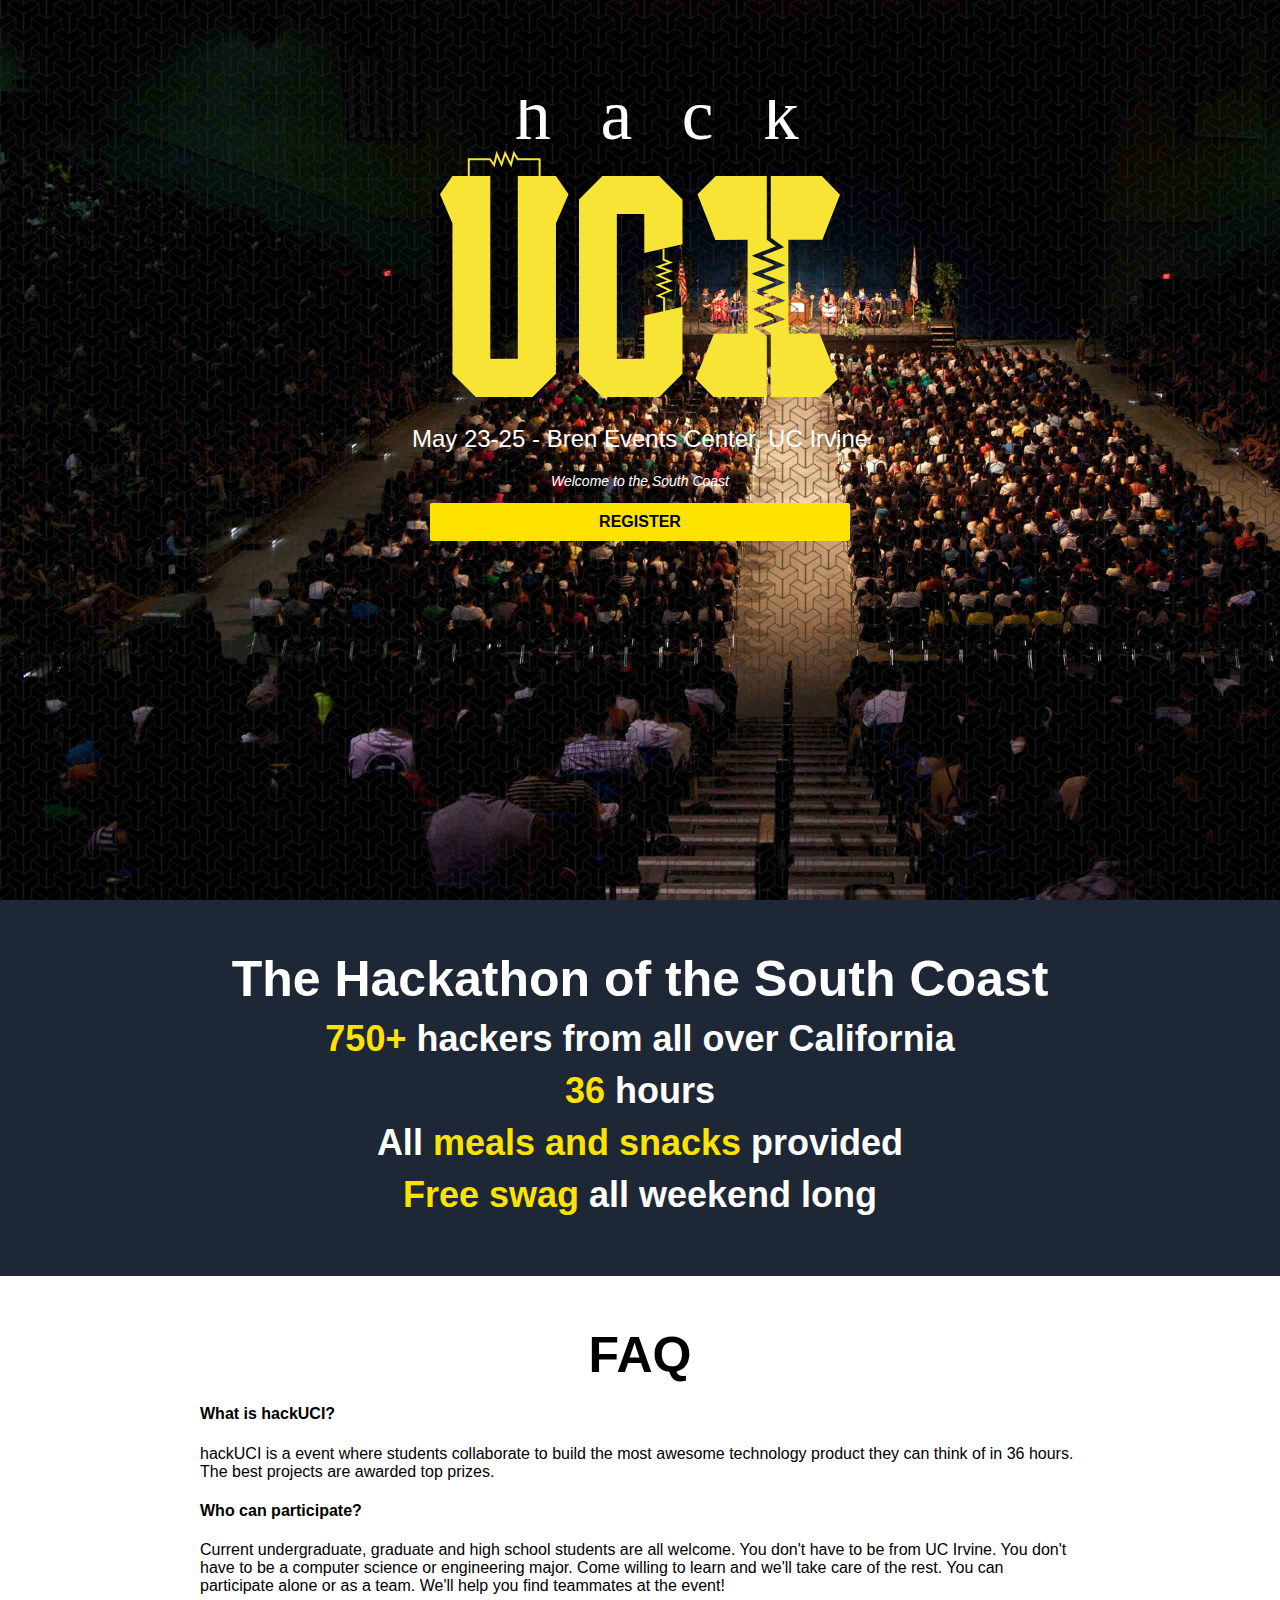
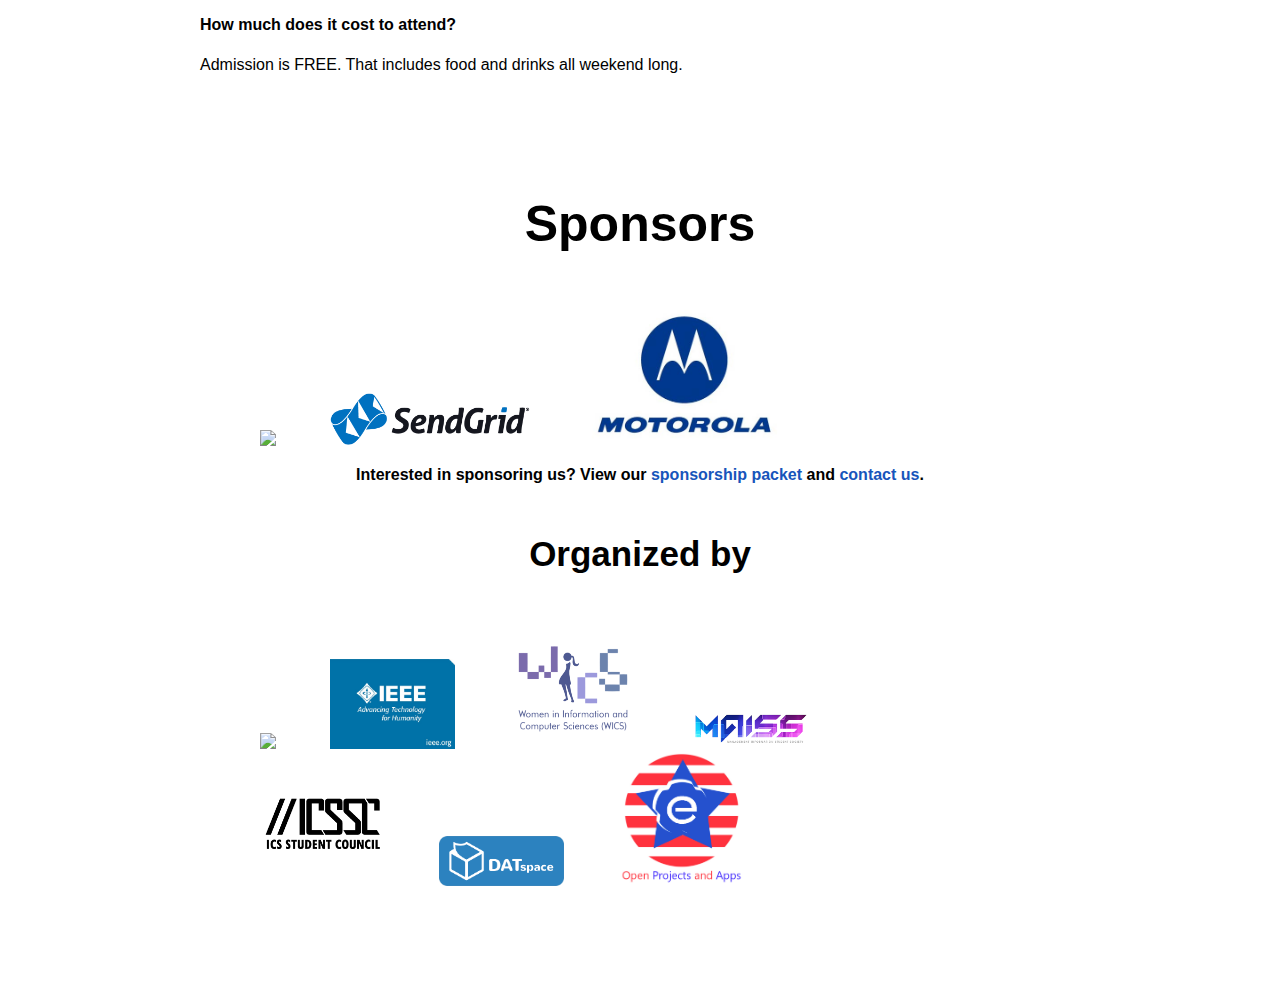
==== index.html @ c84a640e "redesign site" ====
<!DOCTYPE html>
<html>
<head>
  <title>HackUCI</title>
  <link rel="stylesheet" href="main.css">
</head>
<body>
  <section class="page-bg">
    <div class="pattern">
      <section class="wrapper">
        <h1 class="logo"><img src="images/hackuci.svg"></h1>
        <h2 class="info">May 23-25 - Bren Events Center, UC Irvine</h2>
        <p class="caption">Welcome to the South Coast</p>
        <a href="" id="register">REGISTER</a>
      </section>
    </div>
  </section>
  <section class="main-content">
    <h3>The Hackathon of the South Coast</h3>
    <p><span class="highlight">750+</span> hackers from all over California</p>
    <p><span class="highlight">36</span> hours</p>
    <p>All <span class="highlight">meals and snacks</span> provided</p>
    <p><span class="highlight">Free swag</span> all weekend long</p>
  </section>
  <section class="faq">
    <h3>FAQ</h3>
    <h4>What is hackUCI?</h4>
    <p>hackUCI is a event where students collaborate to build the most awesome technology product they can think of in 36 hours. The best projects are awarded top prizes.</p>
    <h4>Who can participate?</h4>
    <p>Current undergraduate, graduate and high school students are all welcome. You don't have to be from UC Irvine. You don't have to be a computer science or engineering major. Come willing to learn and we'll take care of the rest. You can participate alone or as a team. We'll help you find teammates at the event!
    <h4>How much does it cost to attend?</h4>
    <p>Admission is FREE. That includes food and drinks all weekend long.</p>
    <h4>
  </section>
  <section class="sponsors">
    <h3>Sponsors</h2>
    <a href="http://facebook.com"><img src="images/sponsors/facebook.png"></a>
    <a href="http://sendgrid.com"><img src="images/sponsors/sendgrid.png"></a>
    <a href="http://motorola.com"><img src="images/sponsors/motorola.jpg"></a>
    <p>Interested in sponsoring us? View our <a href="HackUCISponsorshipPacket.pdf">sponsorship packet</a> and <a href="mailto:support@hackuci.com">contact us</a>.</p>
    <section class="organizers">
      <h3>Organized by</h3>
      <a href="http://acmuci.com"><img src="images/sponsors/acm.gif"></a>
      <a href="http://ieee.org"><img src="images/sponsors/ieee.jpg"></a>
      <a href="http://wics.ics.uci.edu"><img src="images/sponsors/wics.png"></a>
      <a href="http://maissuci.weebly.com/"><img src="images/sponsors/maiss.png"></a>
      <a href="http://student-council.ics.uci.edu"><img src="images/sponsors/icssc.png"></a>
      <a href="http://www.datspace.net"><img src="images/sponsors/datspace.png"></a>
      <a href="http://www.openprojectsandapps.org"><img src="images/sponsors/openprojectsandapps.jpg"></a>
    </section>
  </section>
</body>
</html>
---- main.css ----
html, body {
  height: 100%;
  margin: 0;
  padding: 0;
  font-family: "Helvetica Neue", "Arial", sans-serif;
}

a {
  color: #1755bb;
  font-weight: bold;
  text-decoration: none;
}

.pattern {
  background: url(images/tessel.png) repeat;
  position: absolute;
  top: 0;
  left: 0;
  width: 100%;
  height: 100%;
}

.page-bg {
  height: 100%;
  background-image: url(images/bren.jpg);
  background-size: cover;
}

.wrapper {
  color: #FFF;
  margin: auto;
}

.logo {
  margin: 0 auto;
  padding-top: 100px;
  width: 400px;
}

.logo img {
  width: 400px;
}

.main-content {
  color: #fff;
  background-color: #1e2736;
  padding: 50px 20px;
}

.main-content p {
  font-weight: bold;
  font-size: 36px;
  text-align: center;
  margin: 10px 0;
}

.highlight {
  color: #FEE300;
}

.faq {
  padding: 50px 200px;
}

.sponsors {
  width: 760px;
  margin: 0 auto;
  padding: 50px 0;
}

.sponsors h3 {
  margin-bottom: 50px;
}

.sponsors p {
  font-weight: bold;
  text-align: center;
}

.sponsors img {
  width: 200px;
  margin-right: 50px;
}

.organizers {
  margin: 50px 0;
}

.organizers h3 {
  font-size: 35px;
}

.organizers img {
  width: 125px;
}

.info {
  color: #FFFFFF;
  text-align: center;
  font-weight: normal;
}

h3 {
  text-align: center;
  font-family: 'Helvetica Neue', "Arial", sans-serif;
  font-size: 50px;
  margin: 0;
  padding: 0;
}

.caption {
  text-align: center;
  font-style: italic;
  font-size: 14px;
}

#register {
  color: #000;
  background-color: #fee300;
  padding: 10px;
  margin: 0 auto;
  border-radius: 2px;
  text-decoration: none;
  text-align: center;
  display: block;
  width: 400px;
}

h4 {
}
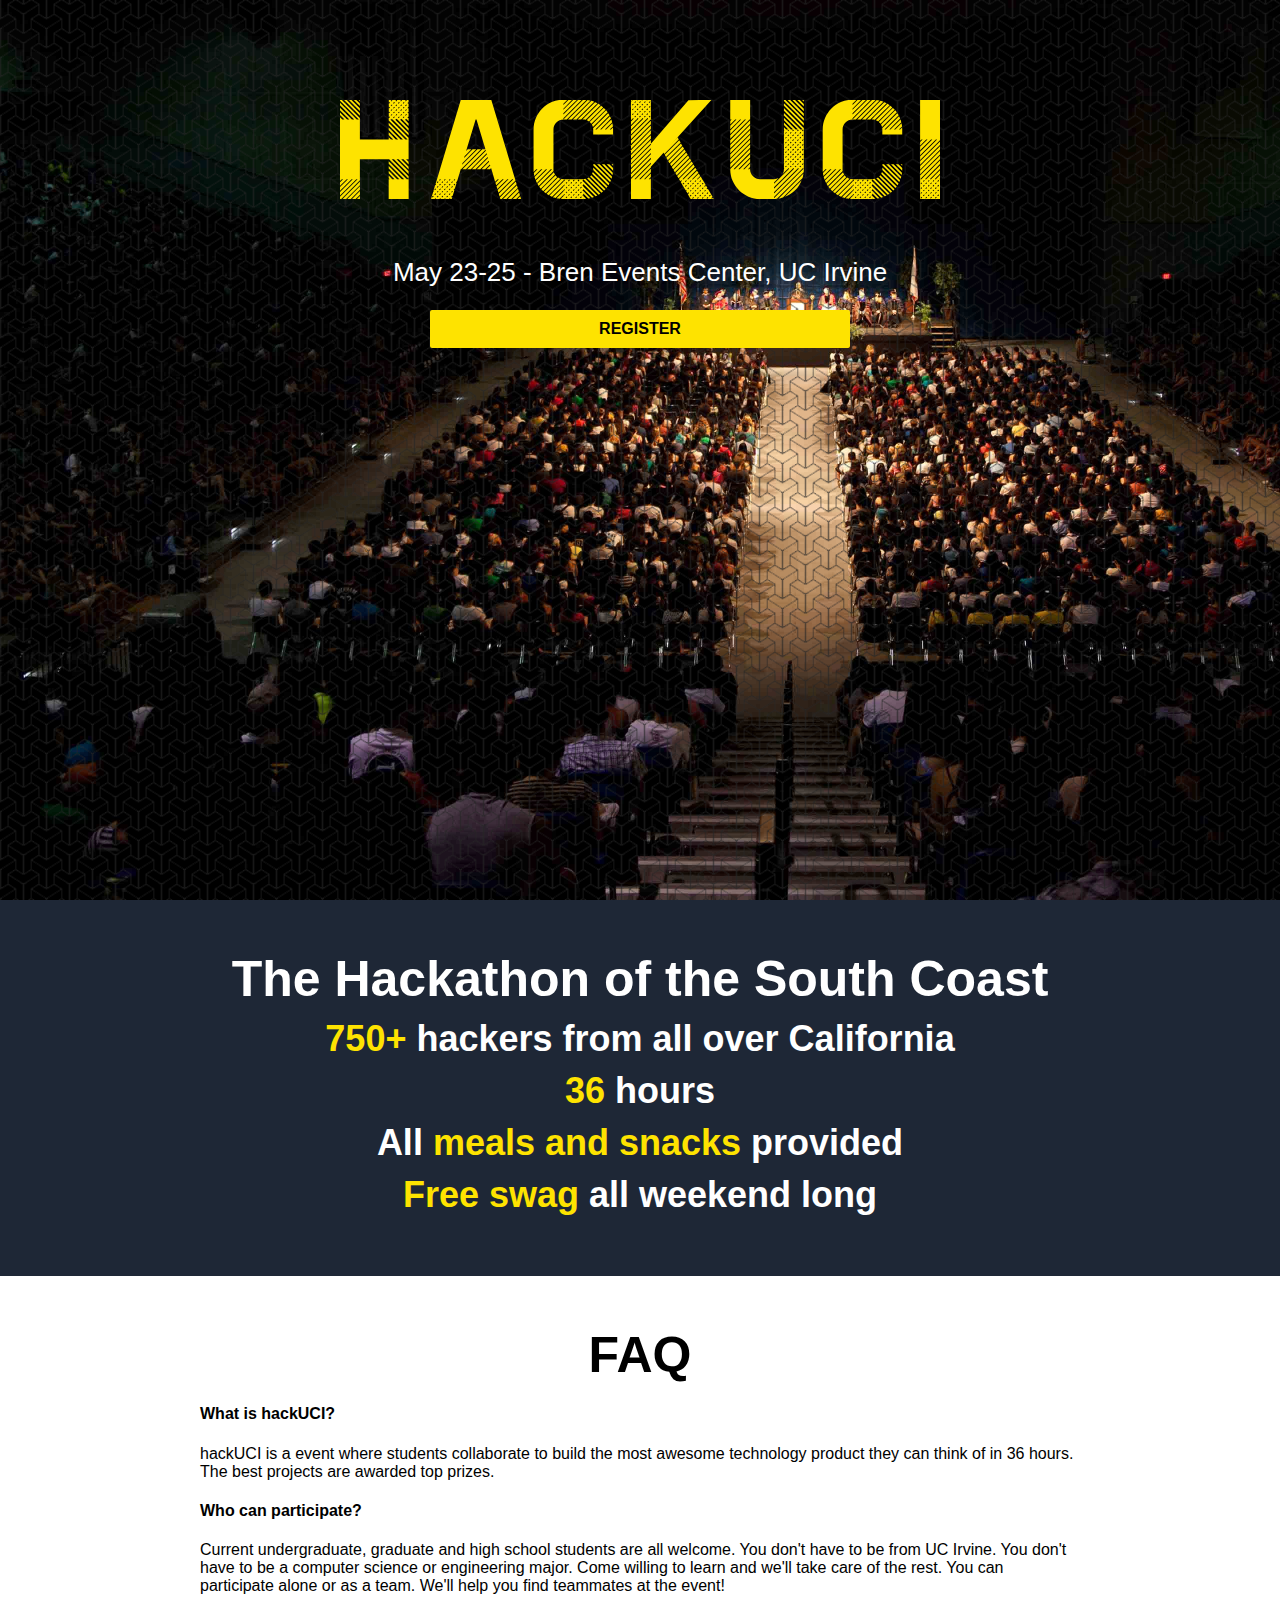
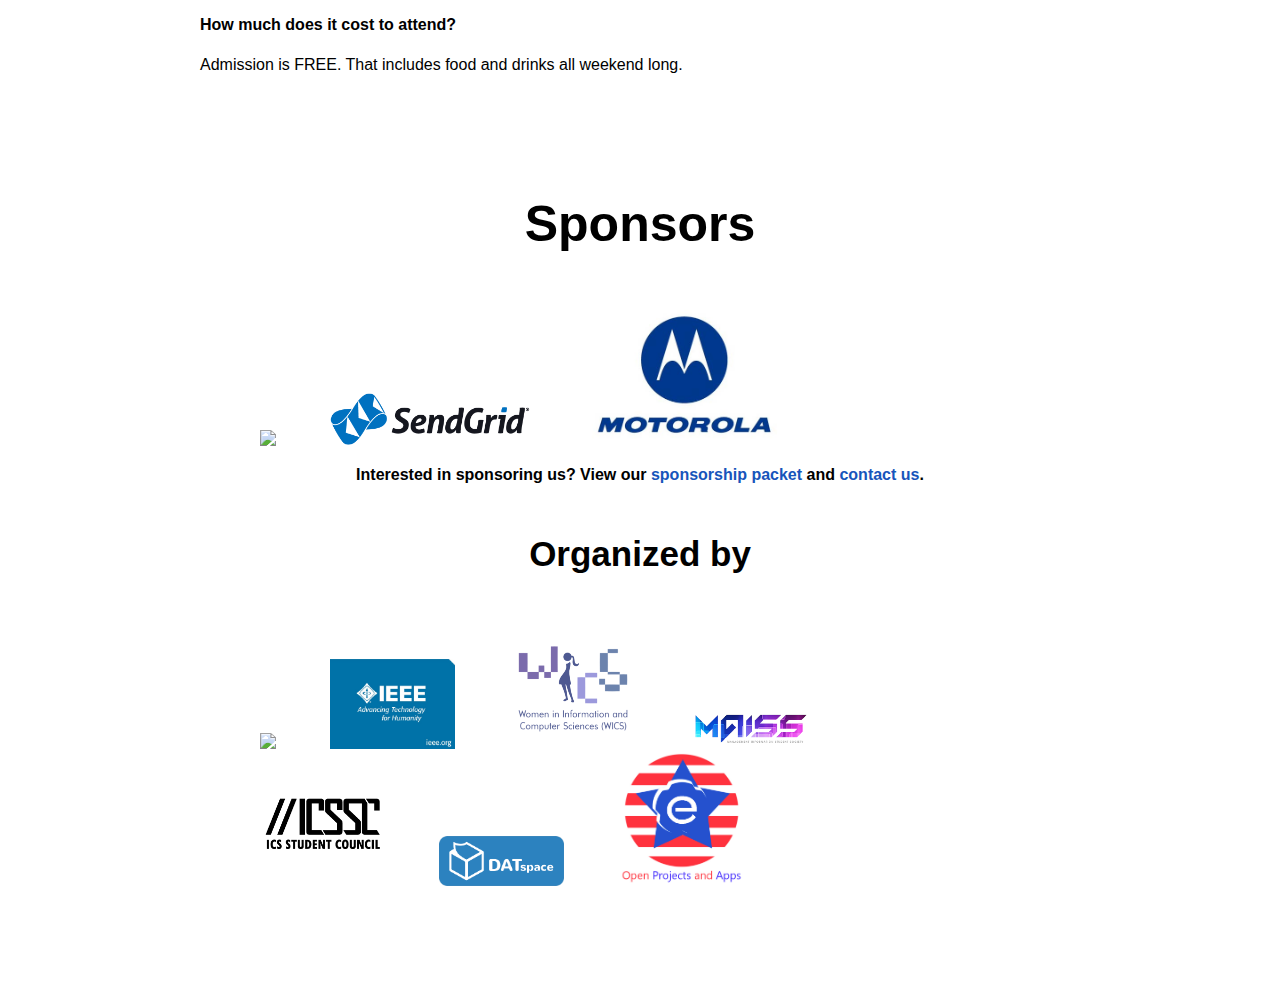
==== commit 7defc8fc: "Merge 9961732350aea448291db07a21934d2ba317a7b3 into fabae53cebd3466e6b64a9fb025a2e3f414f5fb2" ====
--- a/index.html
+++ b/index.html
@@ -10,7 +10,6 @@
       <section class="wrapper">
         <h1 class="logo"><img src="images/hackuci.svg"></h1>
         <h2 class="info">May 23-25 - Bren Events Center, UC Irvine</h2>
-        <p class="caption">Welcome to the South Coast</p>
         <a href="" id="register">REGISTER</a>
       </section>
     </div>
--- a/main.css
+++ b/main.css
@@ -29,16 +29,18 @@
 .wrapper {
   color: #FFF;
   margin: auto;
+  padding: 50px 0;
+  margin-top: 50px;
 }
 
 .logo {
   margin: 0 auto;
-  padding-top: 100px;
-  width: 400px;
+  margin-bottom: 50px;
+  width: 600px;
 }
 
 .logo img {
-  width: 400px;
+  width: 600px;
 }
 
 .main-content {
@@ -98,6 +100,7 @@
   color: #FFFFFF;
   text-align: center;
   font-weight: normal;
+  font-size: 26px;
 }
 
 h3 {
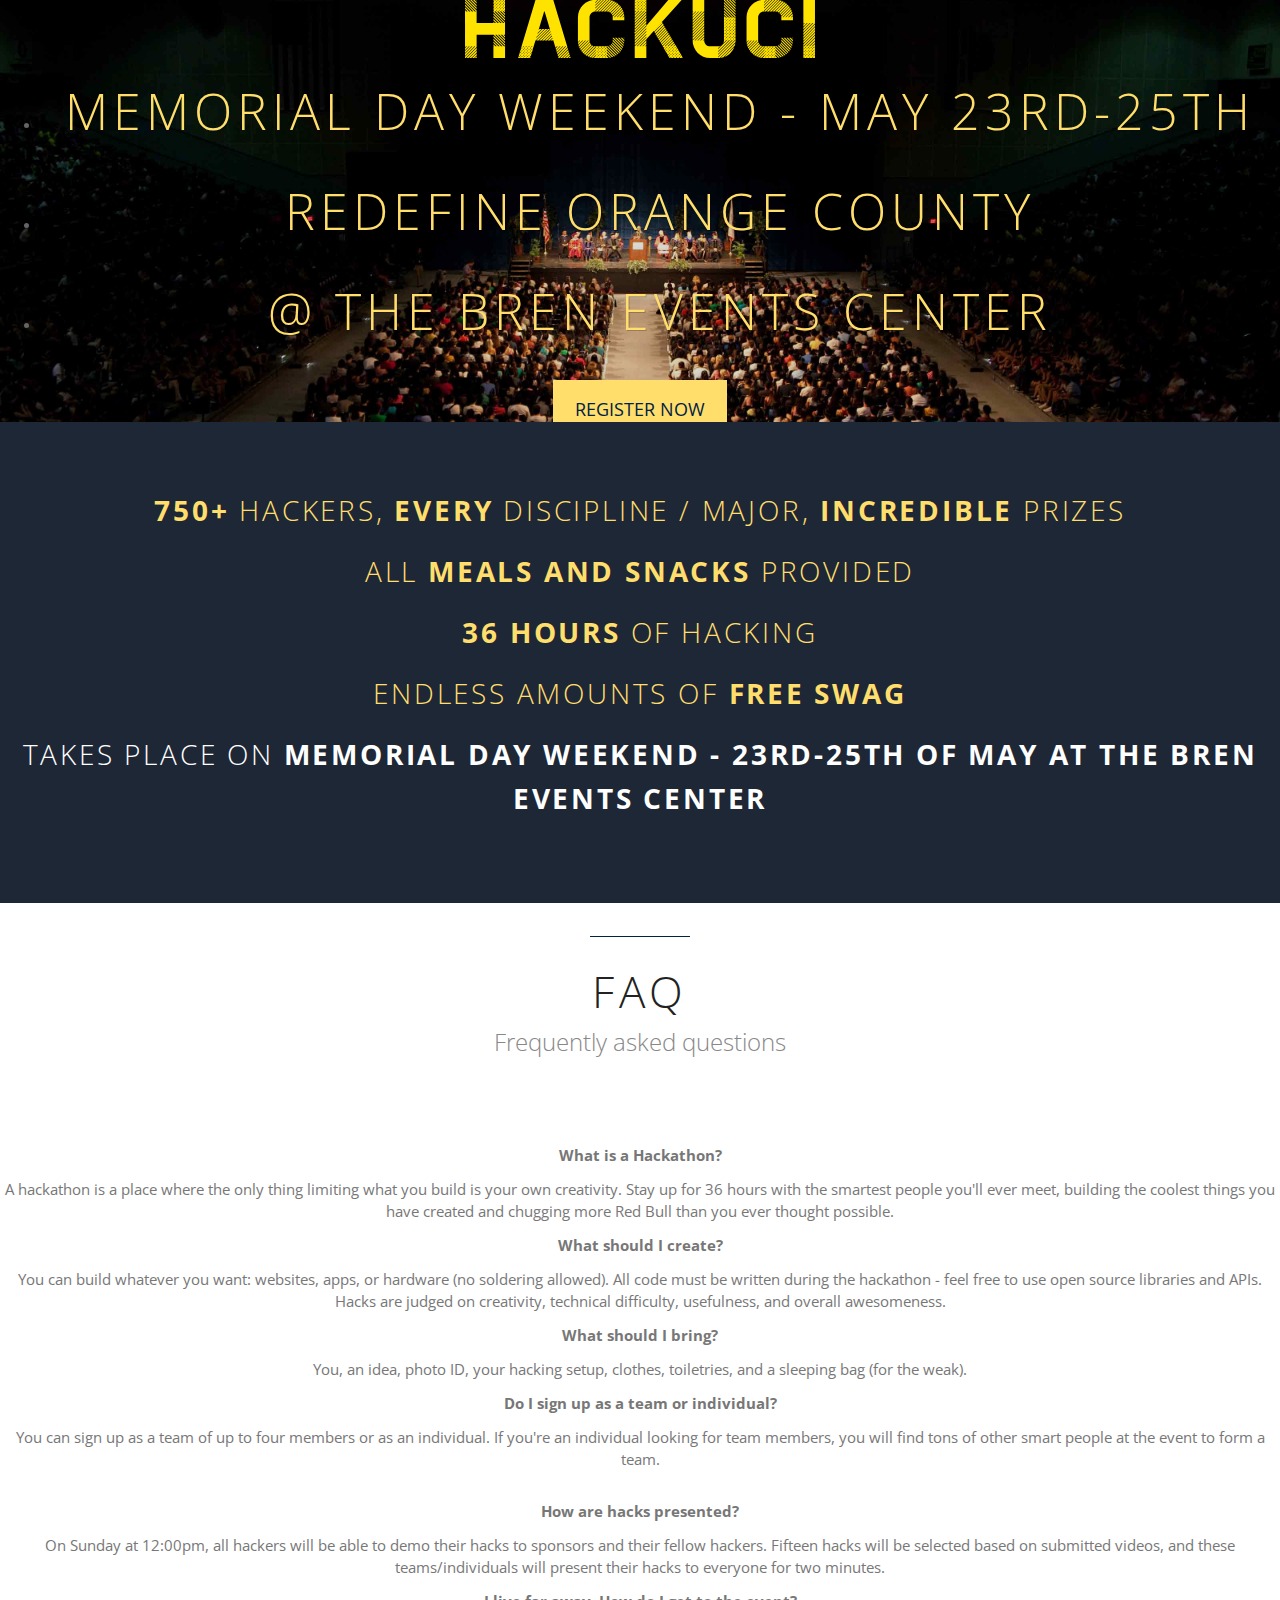
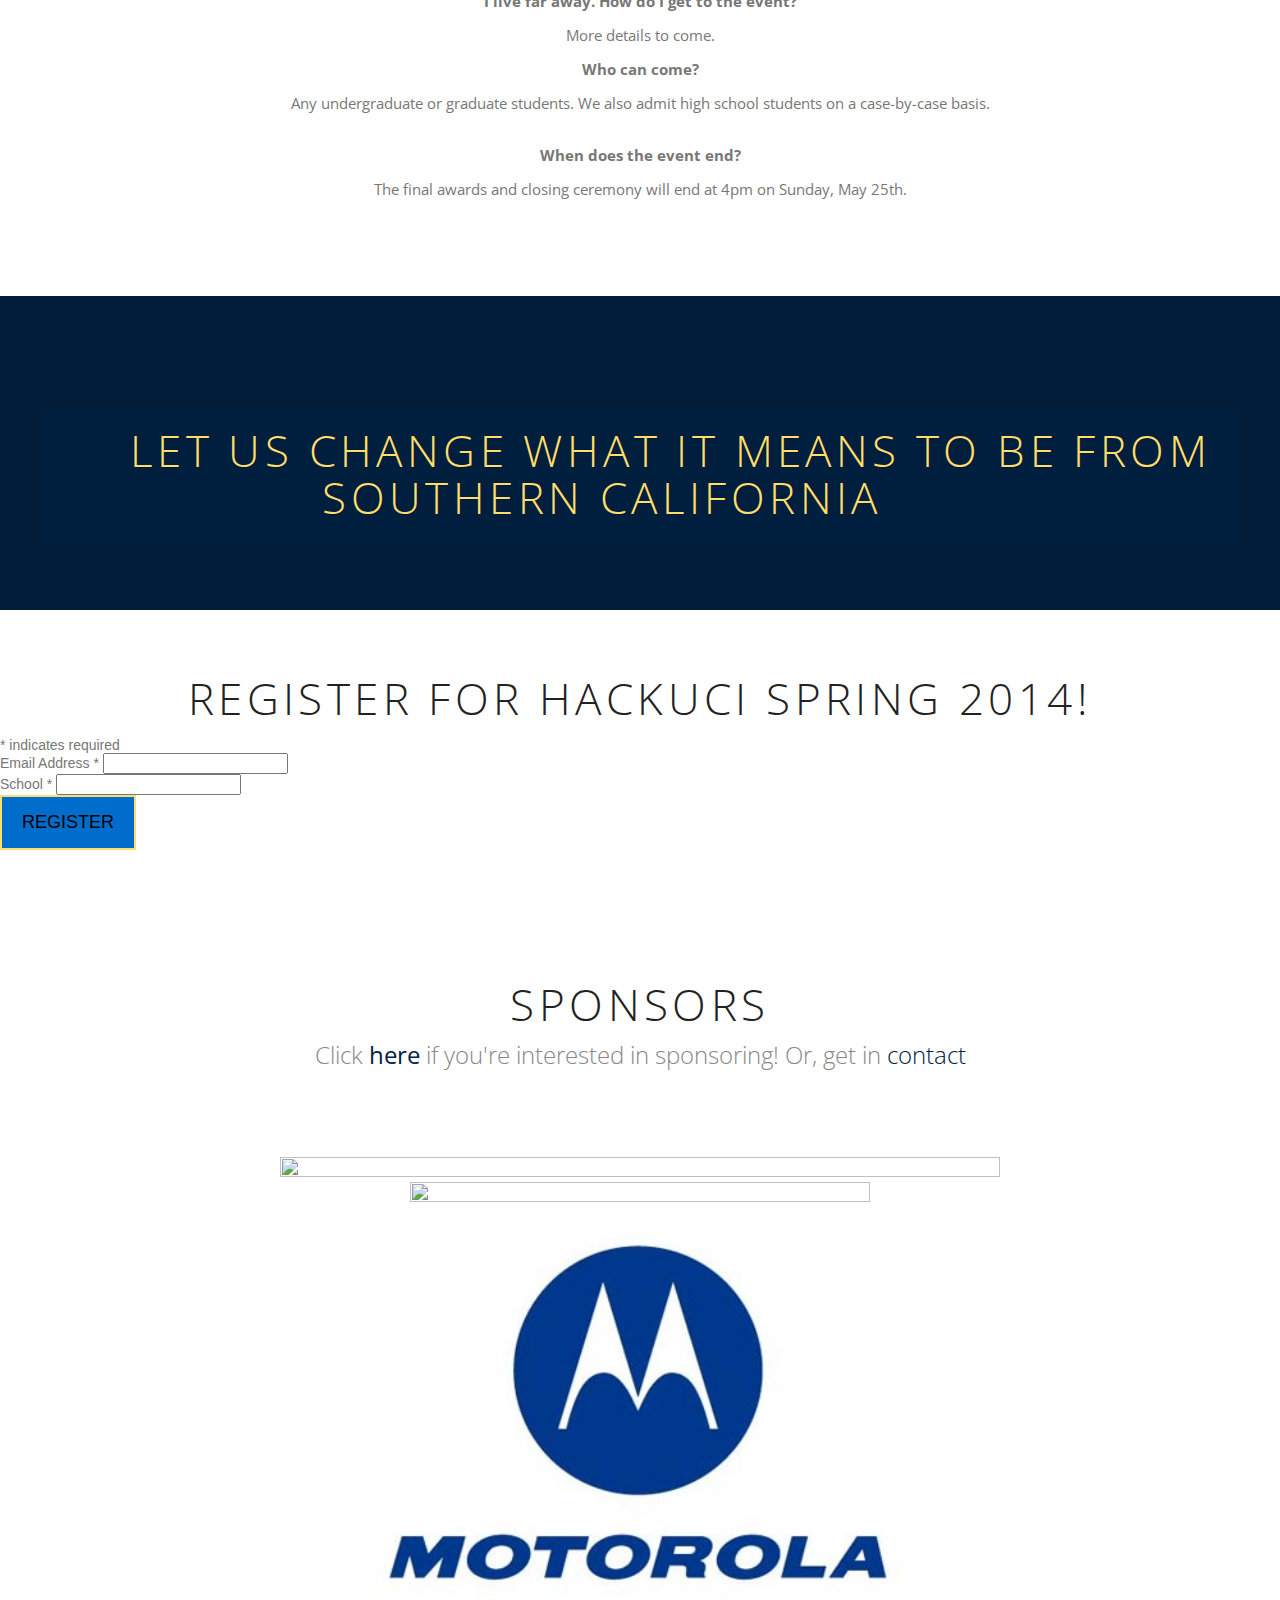
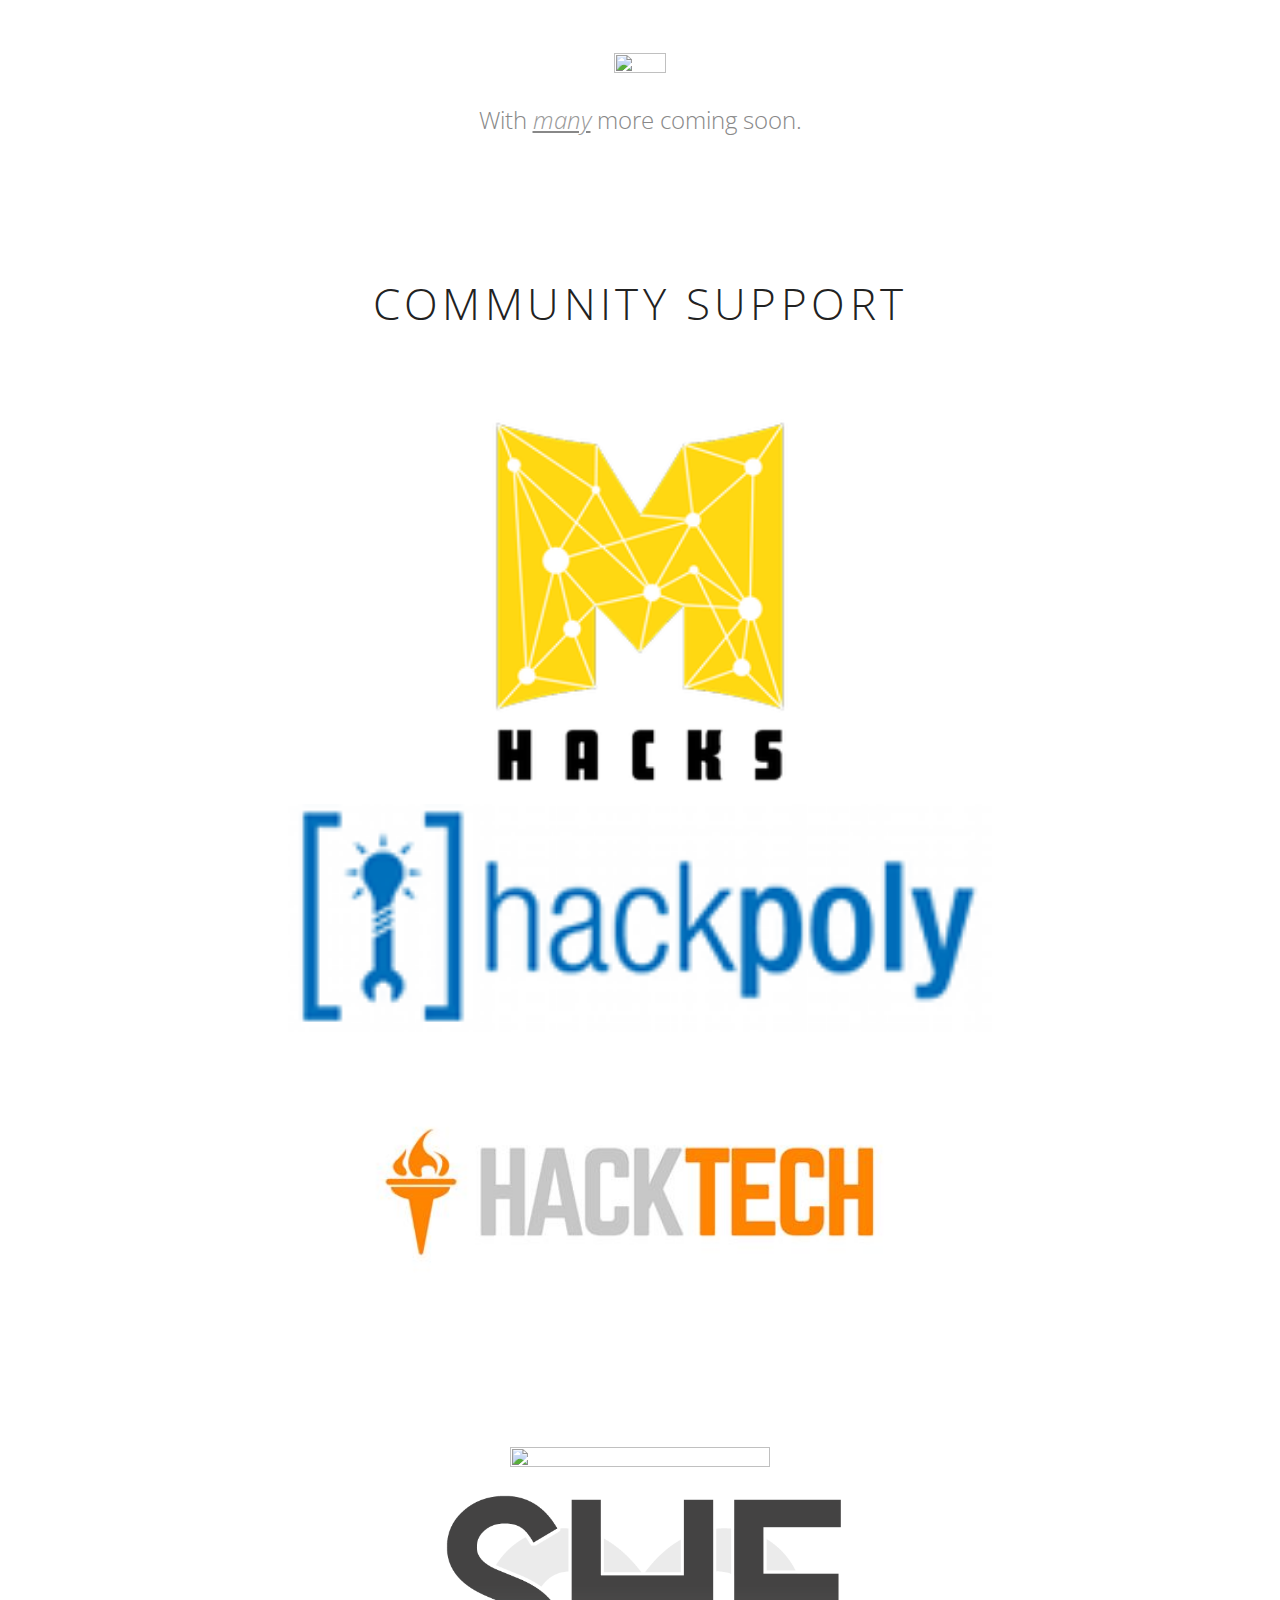
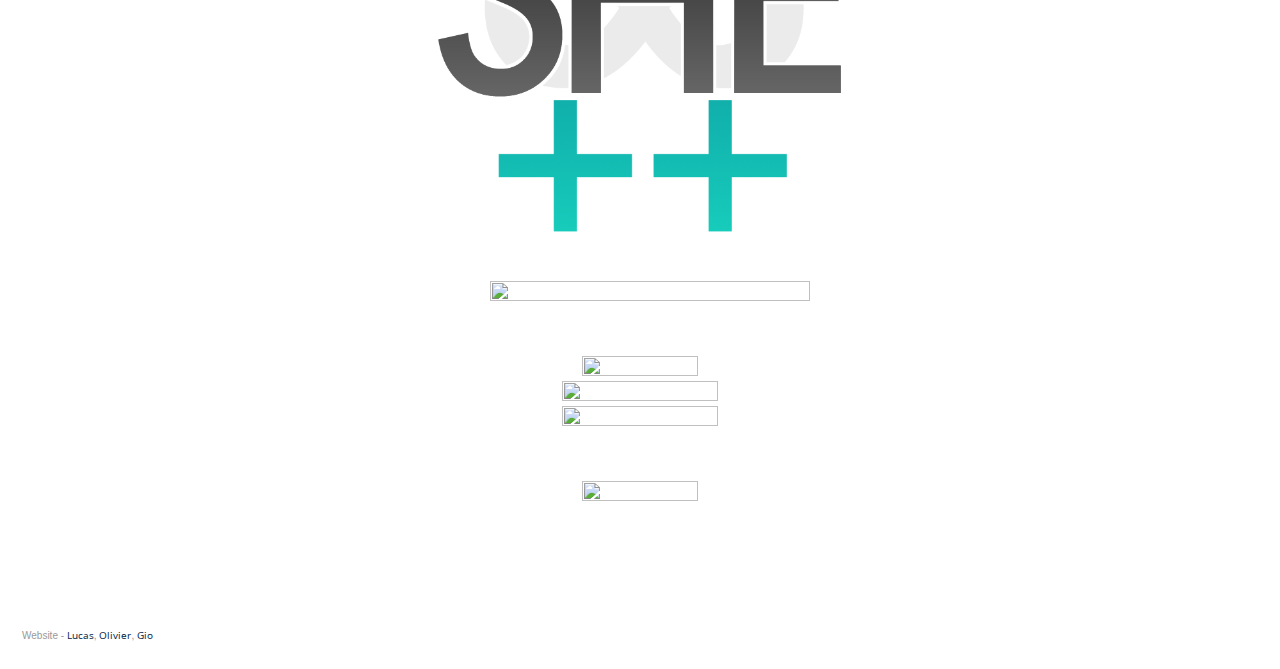
==== commit 56615402: "merging with lucas" ====
--- a/index.html
+++ b/index.html
@@ -1,52 +1,658 @@
-<!DOCTYPE html>
-<html>
-<head>
-  <title>HackUCI</title>
-  <link rel="stylesheet" href="main.css">
-</head>
-<body>
-  <section class="page-bg">
-    <div class="pattern">
-      <section class="wrapper">
-        <h1 class="logo"><img src="images/hackuci.svg"></h1>
-        <h2 class="info">May 23-25 - Bren Events Center, UC Irvine</h2>
-        <a href="" id="register">REGISTER</a>
-      </section>
-    </div>
-  </section>
-  <section class="main-content">
-    <h3>The Hackathon of the South Coast</h3>
-    <p><span class="highlight">750+</span> hackers from all over California</p>
-    <p><span class="highlight">36</span> hours</p>
-    <p>All <span class="highlight">meals and snacks</span> provided</p>
-    <p><span class="highlight">Free swag</span> all weekend long</p>
-  </section>
-  <section class="faq">
-    <h3>FAQ</h3>
-    <h4>What is hackUCI?</h4>
-    <p>hackUCI is a event where students collaborate to build the most awesome technology product they can think of in 36 hours. The best projects are awarded top prizes.</p>
-    <h4>Who can participate?</h4>
-    <p>Current undergraduate, graduate and high school students are all welcome. You don't have to be from UC Irvine. You don't have to be a computer science or engineering major. Come willing to learn and we'll take care of the rest. You can participate alone or as a team. We'll help you find teammates at the event!
-    <h4>How much does it cost to attend?</h4>
-    <p>Admission is FREE. That includes food and drinks all weekend long.</p>
-    <h4>
-  </section>
-  <section class="sponsors">
-    <h3>Sponsors</h2>
-    <a href="http://facebook.com"><img src="images/sponsors/facebook.png"></a>
-    <a href="http://sendgrid.com"><img src="images/sponsors/sendgrid.png"></a>
-    <a href="http://motorola.com"><img src="images/sponsors/motorola.jpg"></a>
-    <p>Interested in sponsoring us? View our <a href="HackUCISponsorshipPacket.pdf">sponsorship packet</a> and <a href="mailto:support@hackuci.com">contact us</a>.</p>
-    <section class="organizers">
-      <h3>Organized by</h3>
-      <a href="http://acmuci.com"><img src="images/sponsors/acm.gif"></a>
-      <a href="http://ieee.org"><img src="images/sponsors/ieee.jpg"></a>
-      <a href="http://wics.ics.uci.edu"><img src="images/sponsors/wics.png"></a>
-      <a href="http://maissuci.weebly.com/"><img src="images/sponsors/maiss.png"></a>
-      <a href="http://student-council.ics.uci.edu"><img src="images/sponsors/icssc.png"></a>
-      <a href="http://www.datspace.net"><img src="images/sponsors/datspace.png"></a>
-      <a href="http://www.openprojectsandapps.org"><img src="images/sponsors/openprojectsandapps.jpg"></a>
-    </section>
-  </section>
-</body>
-</html>+<!DOCTYPE html>
+<!--[if lt IE 7 ]><html class="ie ie6" lang="en"> <![endif]-->
+<!--[if IE 7 ]><html class="ie ie7" lang="en"> <![endif]-->
+<!--[if IE 8 ]><html class="ie ie8" lang="en"> <![endif]-->
+<!--[if (gte IE 9)|!(IE)]><!-->
+<html lang="en">
+<!--<![endif]-->
+<head>
+    <meta charset="utf-8">
+    <title>hackUCI - UCI's first Hackathon</title>
+
+    <meta name="description" content="">
+    <meta name="author" content="Lucas Ou-Yang">
+
+    <meta property="og:title" content="hackUCI - Redefine Orange County"/>
+    <meta property="og:type" content="website"/>
+    <meta property="og:image" content="http://hackuci.com/images/fb_og.png"/>
+    <meta property="og:url" content="http://www.hackuci.com/"/>
+    <!--<meta property="og:site_name" content="hackUCI"/>-->
+    <meta property="fb:admins" content="lucas.ouyang.7"/>
+    <!--<meta property="fb:app_id" content=""/>-->
+    <meta property="og:description" content="Historically, Orange County and Southern California have 
+        always been conservative in nature and lacking in tech innovation. 
+        It's time to change this. Join us on Memorial Day 
+        Weekend and Hack UCI!"/>
+
+    <meta name="viewport" content="width=device-width, initial-scale=1, maximum-scale=1">
+
+    <link type="text/css" rel="stylesheet" href="bootstrap/css/bootstrap.min.css">
+
+    <link href="http://fonts.googleapis.com/css?family=Open+Sans:300,400,600,800" 
+        rel="stylesheet" type="text/css">
+
+    <!-- plugin css  -->
+    
+    <link rel="stylesheet" type="text/css" href="js-plugin/animation-framework/animate.css" />
+    <link rel="stylesheet" type="text/css" href="js-plugin/magnific-popup/magnific-popup.css" />
+    <link type="text/css" rel="stylesheet" href="js-plugin/isotope/css/style.css">
+    <link rel="stylesheet" type="text/css" href="js-plugin/flexslider/flexslider.css" />
+    <link rel="stylesheet" type="text/css" href="js-plugin/pageSlide/jquery.pageslide.css" />
+
+    <link rel="stylesheet" href="js-plugin/owl.carousel/owl-carousel/owl.carousel.css">
+    <link rel="stylesheet" href="js-plugin/owl.carousel/owl-carousel/owl.theme.css">
+
+    <link type="text/css" rel="stylesheet" href="font-icons/custom-icons/css/custom-icons.css">
+    <link type="text/css" rel="stylesheet" href="font-icons/custom-icons/css/custom-icons-ie7.css">
+
+    <link type="text/css" rel="stylesheet" href="css/style.css">
+    <link type="text/css" id="colors" rel="stylesheet" href="css/colors.css">
+
+    <!--[if lt IE 9]><script src="http://html5shim.googlecode.com/svn/trunk/html5.js"></script> <![endif]-->
+    <script src="js/modernizr-2.6.1.min.js"></script>
+
+    <link rel="shortcut icon" href="images/favicon.ico">
+
+    <!-- 
+    I know js should be at the end of an html file but out of laziness I am integrating
+    MailChimp's embedded forms in this file. The embedded forms override a lot of our
+    required javascript. So I put the registration form at the end and we can use our
+    javascript at the start of the file until then. ;)
+    -->
+    <script type="text/javascript" src="js-plugin/respond/respond.min.js"></script>
+    <script type="text/javascript" src="js-plugin/jquery/1.8.3/jquery.min.js"></script>
+    <script type="text/javascript" src="js-plugin/jquery-ui/jquery-ui-1.8.23.custom.min.js"></script>
+
+    <!-- third party plugins  -->
+    <script type="text/javascript" src="bootstrap/js/bootstrap.js"></script>
+    <script type="text/javascript" src="js-plugin/easing/jquery.easing.1.3.js"></script>
+    <script type="text/javascript" src="js-plugin/flexslider/jquery.flexslider-min.js"></script>
+
+    <script type="text/javascript" src="js-plugin/isotope/jquery.isotope.min.js"></script>
+    <script type="text/javascript" src="js-plugin/neko-contact-ajax-plugin/js/jquery.form.js"></script>
+    <script type="text/javascript" src="js-plugin/neko-contact-ajax-plugin/js/jquery.validate.min.js"></script>
+    <script type="text/javascript" src="js-plugin/magnific-popup/jquery.magnific-popup.min.js"></script>
+    <script type="text/javascript" src="js-plugin/parallax/js/jquery.scrollTo-1.4.3.1-min.js"></script>
+    <script type="text/javascript" src="js-plugin/parallax/js/jquery.localscroll-1.2.7-min.js"></script>
+    <script type="text/javascript" src="js-plugin/parallax/js/jquery.stellar.min.js"></script>
+    <script type="text/javascript" src="js-plugin/pageSlide/jquery.pageslide-custom.js"></script>
+    <script type="text/javascript" src="js-plugin/jquery.sharrre-1.3.4/jquery.sharrre-1.3.4.min.js"></script>
+    <script type="text/javascript" src="js-plugin/owl.carousel/owl-carousel/owl.carousel.min.js"></script>
+
+    <script>
+      (function(i,s,o,g,r,a,m){i['GoogleAnalyticsObject']=r;i[r]=i[r]||function(){
+      (i[r].q=i[r].q||[]).push(arguments)},i[r].l=1*new Date();a=s.createElement(o),
+      m=s.getElementsByTagName(o)[0];a.async=1;a.src=g;m.parentNode.insertBefore(a,m)
+      })(window,document,'script','//www.google-analytics.com/analytics.js','ga');
+
+      ga('create', 'UA-47824260-1', 'hackuci.com');
+      ga('send', 'pageview');
+    </script>
+
+    <script type="text/javascript" src="js/main.js"></script>
+</head>
+<body data-spy="scroll" data-target="#scrollTarget" data-offset="150" id="fullScreen">
+    <div id="globalWrapper" class="localscroll">
+        <header id="mainHeader" class="navbar-fixed-top" role="banner">
+            <div class="container">
+                <nav class="navbar navbar-default scrollMenu" role="navigation">
+                    <div class="navbar-header">
+                        <button type="button" class="navbar-toggle" data-toggle="collapse" 
+                            data-target=".navbar-ex1-collapse"> <span class="sr-only">
+                            Toggle navigation</span> <span class="icon-bar"></span> 
+                            <span class="icon-bar"></span> <span class="icon-bar"></span> 
+                        </button>
+                        <a class="navbar-brand" href="/"><img src="images/hackUCI_black_OLD.png" 
+                            style="height:40%;width:40%;" 
+                            alt="The biggest hackathon Irvine has ever seen!"/></a> 
+                    </div>
+                    <div class="collapse navbar-collapse navbar-ex1-collapse" id="scrollTarget">
+                        <ul class="nav navbar-nav pull-right">
+                            <!--
+                            <li class="active"><a href="#about"><i class="icon-star"></i>about</a> </li>
+                            <li><a href="#faq"><i class="icon-thumbs-up"></i>FAQ</a> </li>
+                            <li><a href="#register"><i class="icon-home-outline"></i>register</a></li>
+                            <li><a href="#sponsors"><i class="icon-thumbs-up"></i>sponsors</a> </li>
+                            -->
+                        </ul>
+                    </div>
+                </nav>
+            </div>
+        </header>
+        <section id="homeFullScreen" data-stellar-background-ratio="0.5">
+            <div class="maskParent" >
+                <div class="paralaxMask"></div>
+                <div id="fullScreenSliderWrapper">
+                    <div id="logoBig">
+                        <!--
+                        <img class="img-responsive" style="width:350px;"
+                        src="images/hackUCI_OLD.png" alt="hackUCI logo" />
+                        -->
+                        <img class="img-responsive" style="width:350px;"
+                        src="/images/logo.svg" alt="hackUCI logo" />
+                    </div>
+                    <br>
+                    <div class="flexslider" id="flexHome">
+                        <ul class="slides">
+                            <li>
+                                <h1 style="font-size:50px;">Memorial Day Weekend - May 23rd-25th</h1>
+                            </li>
+                            <li>
+                                <h1 style="font-size:50px;">Redefine Orange County</h1>
+                            </li>
+                             <li>
+                                <h1 style="font-size:50px;">@ The Bren Events Center</h1>
+                            </li>
+                        </ul>
+                    </div> 
+                    <a href="#register" class="homeBtn btn">register now</a>
+                </div>
+            </div>
+        </section>
+        <section class="slice color4 noPaddingBottom" id="about">
+            <div class="container">
+                <div class="row">
+                    <h1 class="center-text"><strong>750+</strong> Hackers, 
+                        <strong>Every</strong> discipline / major, 
+                        <strong>Incredible</strong> Prizes</h1>
+                    <h1 class="center-text">All <strong>meals and snacks</strong> provided</h1>
+                    <h1 class="center-text"><strong>36 hours</strong> of hacking</h1>
+                    <h1 class="center-text">Endless amounts of <strong>free swag</strong></h1>
+                    <h1 class="center-text dateTime">Takes place on <strong>
+                            Memorial Day Weekend - 23rd-25th of May at the Bren Events Center</strong></h1>
+                </div>
+            </div>
+        </section>
+        <section class="slice" id="faq">
+            <div class="container">
+                <div class="row">
+                    <div class="col-xs-12">
+                        <h1>FAQ</h1>
+                        <h2 class="subTitle">Frequently asked questions</h2>
+                    </div>
+                </div>
+                <div class="row sponsor_row">
+                    <div class="col-md-3 col-sm-6 ">
+                        <article class="boxFeature-2">
+                            <p><strong>What is a Hackathon?</strong></p>
+                            <p>A hackathon is a place where the only thing limiting what you 
+                            build is your own creativity. 
+                            Stay up for 36 hours with the smartest people you'll ever meet, 
+                            building the coolest things you 
+                            have created and chugging more Red Bull than you ever 
+                            thought possible.</p>
+                        </article>
+                    </div>
+                    <div class="col-md-3 col-sm-6">
+                        <article class="boxFeature-2">
+                            <p><strong>What should I create?</strong></p>
+                            <p>You can build whatever you want: websites, apps, or 
+                            hardware (no soldering allowed). All 
+                            code must be written during the hackathon - feel free to use open 
+                            source libraries and APIs. 
+                            Hacks are judged on creativity, technical difficulty, usefulness, 
+                            and overall awesomeness.</p>
+                        </article>
+                    </div>
+                    <div class="col-md-3 col-sm-6">
+                        <article class="boxFeature-2">
+                            <p><strong>What should I bring?</strong></p>
+                            <p>You, an idea, photo ID, your hacking setup, clothes, toiletries, 
+                            and a sleeping bag (for the weak).</p>
+                        </article>
+                    </div>
+                    <div class="col-md-3 col-sm-6">
+                        <article class="boxFeature-2">
+                            <p><strong>Do I sign up as a team or individual?</p></strong>
+                            <p>You can sign up as a team of up to four members or as an 
+                            individual. If you're an individual 
+                            looking for team members, you will find tons of other smart people 
+                            at the event to form a team.</p>
+                        </article>
+                    </div>	
+                </div>
+                <div class="row sponsor_row">
+                    <div class="col-md-3 col-sm-6 ">
+                        <article class="boxFeature-2">
+                        <p><strong>How are hacks presented?</p></strong>
+                        <p>On Sunday at 12:00pm, all hackers will be able to demo their hacks to sponsors and their fellow hackers. Fifteen hacks will be selected based on submitted videos, and these teams/individuals will present their hacks to everyone for two minutes.
+                        </p></article>
+                    </div>
+                    <!--
+                    <div class="col-md-3 col-sm-6 ">
+                        <article class="boxFeature-2">
+                        <p><strong>Do I have to apply or just register?</p></strong>
+                        <p>Anyone can come to hackUCI!</p></article>
+                    </div>
+                    -->
+                    <div class="col-md-3 col-sm-6 ">
+                        <article class="boxFeature-2">
+                        <p><strong>I live far away. How do I get to the event?
+                            </p></strong>
+                            <p>More details to come.
+                        </p></article>
+                    </div>
+                    <div class="col-md-3 col-sm-6 ">
+                        <article class="boxFeature-2">
+                        <p><strong>Who can come?  </p></strong>
+                        <p>Any undergraduate or graduate students. We also admit high school 
+                                students on a case-by-case basis.
+                        </p></article>
+                    </div>
+
+                </div>
+                <div class="row sponsor_row">
+                    <div class="col-md-3 col-sm-6 ">
+                        <article class="boxFeature-2">
+                        <p><strong>When does the event end?  </p></strong>
+                        <p>The final awards and closing ceremony will end at 4pm on Sunday, May 25th.
+                        </p></article>
+                    </div>
+
+                </div>
+            </div>
+        </section>
+        <div id="paralaxSlice1" data-stellar-background-ratio="0.5">
+            <div class="maskParent">
+                <div class="paralaxMask" 
+        style="background-image:url(/images/uci_map.jpg);background-repeat:no-repeat;background-size:cover;"></div>
+                <div class="paralaxText container"> <!-- TODO, fix all of this terrible inline styling -->
+                    <blockquote class="bigTitle" 
+                        style="background:rgba(0, 34, 68, 0.4);color:#ffde6c;">Let us 
+                        change what it means to be from Southern California
+                    </blockquote>
+                </div>
+            </div>
+        </div>
+    <section class="slice" id="register">
+        <div class="container">
+            <div class="row">
+                <div class="col-md-12">
+<!-- Begin MailChimp Signup Form -->
+<link href="//cdn-images.mailchimp.com/embedcode/classic-081711.css" rel="stylesheet" type="text/css">
+<style type="text/css">
+#mc_embed_signup{background:#fff; clear:left; font:14px Helvetica,Arial,sans-serif; }
+/* Add your own MailChimp form style overrides in your site stylesheet or in this style block.
+We recommend moving this block and the preceding CSS link to the HEAD of your HTML file. */
+</style>
+<div id="mc_embed_signup">
+<form action="http://hackuci.us3.list-manage1.com/subscribe/post?u=89e8cf7ee54159553ae16fab3&amp;id=a5343423c2" method="post" id="mc-embedded-subscribe-form" name="mc-embedded-subscribe-form" class="validate" target="_blank" novalidate>
+<h1>Register for hackUCI Spring 2014!</h1>
+<div class="indicates-required"><span class="asterisk">*</span> indicates required</div>
+<div class="mc-field-group">
+<label for="mce-EMAIL">Email Address  <span class="asterisk">*</span>
+</label>
+<input type="email" value="" name="EMAIL" class="required email" id="mce-EMAIL">
+</div>
+<div class="mc-field-group">
+<label for="mce-SCHOOL">School  <span class="asterisk">*</span>
+</label>
+<input type="text" value="" name="SCHOOL" class="required" id="mce-SCHOOL">
+</div>
+<div id="mce-responses" class="clear">
+<div class="response" id="mce-error-response" style="display:none"></div>
+<div class="response" id="mce-success-response" style="display:none"></div>
+</div>    <!-- real people should not fill this in and expect good things - do not remove this or risk form bot signups-->
+<div style="position: absolute; left: -5000px;"><input type="text" name="b_89e8cf7ee54159553ae16fab3_a5343423c2" value=""></div>
+<div class="clear"><input type="submit" value="register" name="subscribe" id="mc-embedded-subscribe" class="btn btn-primary" style="margin: 0;"></div>
+</form>
+</div>
+<script type="text/javascript">
+var fnames = new Array();var ftypes = new Array();fnames[0]='EMAIL';ftypes[0]='email';fnames[1]='SCHOOL';ftypes[1]='text';
+try {
+var jqueryLoaded=jQuery;
+jqueryLoaded=true;
+} catch(err) {
+var jqueryLoaded=false;
+}
+var head= document.getElementsByTagName('head')[0];
+if (!jqueryLoaded) {
+var script = document.createElement('script');
+script.type = 'text/javascript';
+script.src = '//ajax.googleapis.com/ajax/libs/jquery/1.4.4/jquery.min.js';
+head.appendChild(script);
+if (script.readyState && script.onload!==null){
+script.onreadystatechange= function () {
+      if (this.readyState == 'complete') mce_preload_check();
+}    
+}
+}
+
+var err_style = '';
+try{
+err_style = mc_custom_error_style;
+} catch(e){
+err_style = '#mc_embed_signup input.mce_inline_error{border-color:#6B0505;} #mc_embed_signup div.mce_inline_error{margin: 0 0 1em 0; padding: 5px 10px; background-color:#6B0505; font-weight: bold; z-index: 1; color:#fff;}';
+}
+var head= document.getElementsByTagName('head')[0];
+var style= document.createElement('style');
+style.type= 'text/css';
+if (style.styleSheet) {
+style.styleSheet.cssText = err_style;
+} else {
+style.appendChild(document.createTextNode(err_style));
+}
+head.appendChild(style);
+setTimeout('mce_preload_check();', 250);
+
+var mce_preload_checks = 0;
+function mce_preload_check(){
+if (mce_preload_checks>40) return;
+mce_preload_checks++;
+try {
+var jqueryLoaded=jQuery;
+} catch(err) {
+setTimeout('mce_preload_check();', 250);
+return;
+}
+var script = document.createElement('script');
+script.type = 'text/javascript';
+script.src = 'http://downloads.mailchimp.com/js/jquery.form-n-validate.js';
+head.appendChild(script);
+try {
+var validatorLoaded=jQuery("#fake-form").validate({});
+} catch(err) {
+setTimeout('mce_preload_check();', 250);
+return;
+}
+mce_init_form();
+}
+function mce_init_form(){
+jQuery(document).ready( function($) {
+var options = { errorClass: 'mce_inline_error', errorElement: 'div', onkeyup: function(){}, onfocusout:function(){}, onblur:function(){}  };
+var mce_validator = $("#mc-embedded-subscribe-form").validate(options);
+$("#mc-embedded-subscribe-form").unbind('submit');//remove the validator so we can get into beforeSubmit on the ajaxform, which then calls the validator
+options = { url: 'http://hackuci.us3.list-manage2.com/subscribe/post-json?u=89e8cf7ee54159553ae16fab3&id=a5343423c2&c=?', type: 'GET', dataType: 'json', contentType: "application/json; charset=utf-8",
+            beforeSubmit: function(){
+                $('#mce_tmp_error_msg').remove();
+                $('.datefield','#mc_embed_signup').each(
+                    function(){
+                        var txt = 'filled';
+                        var fields = new Array();
+                        var i = 0;
+                        $(':text', this).each(
+                            function(){
+                                fields[i] = this;
+                                i++;
+                            });
+                        $(':hidden', this).each(
+                            function(){
+                                var bday = false;
+                                if (fields.length == 2){
+                                    bday = true;
+                                    fields[2] = {'value':1970};//trick birthdays into having years
+                                }
+                                if ( fields[0].value=='MM' && fields[1].value=='DD' && (fields[2].value=='YYYY' || (bday && fields[2].value==1970) ) ){
+                                    this.value = '';
+                                } else if ( fields[0].value=='' && fields[1].value=='' && (fields[2].value=='' || (bday && fields[2].value==1970) ) ){
+                                    this.value = '';
+                                } else {
+                                    if (/\[day\]/.test(fields[0].name)){
+                                        this.value = fields[1].value+'/'+fields[0].value+'/'+fields[2].value;                                         
+                                    } else {
+                                        this.value = fields[0].value+'/'+fields[1].value+'/'+fields[2].value;
+                                    }
+                                }
+                            });
+                    });
+                $('.phonefield-us','#mc_embed_signup').each(
+                    function(){
+                        var fields = new Array();
+                        var i = 0;
+                        $(':text', this).each(
+                            function(){
+                                fields[i] = this;
+                                i++;
+                            });
+                        $(':hidden', this).each(
+                            function(){
+                                if ( fields[0].value.length != 3 || fields[1].value.length!=3 || fields[2].value.length!=4 ){
+                                    this.value = '';
+                                } else {
+                                    this.value = 'filled';
+                                }
+                            });
+                    });
+                return mce_validator.form();
+            }, 
+            success: mce_success_cb
+        };
+$('#mc-embedded-subscribe-form').ajaxForm(options);
+
+
+});
+}
+function mce_success_cb(resp){
+$('#mce-success-response').hide();
+$('#mce-error-response').hide();
+if (resp.result=="success"){
+$('#mce-'+resp.result+'-response').show();
+$('#mce-'+resp.result+'-response').html(resp.msg);
+$('#mc-embedded-subscribe-form').each(function(){
+    this.reset();
+});
+} else {
+var index = -1;
+var msg;
+try {
+    var parts = resp.msg.split(' - ',2);
+    if (parts[1]==undefined){
+        msg = resp.msg;
+    } else {
+        i = parseInt(parts[0]);
+        if (i.toString() == parts[0]){
+            index = parts[0];
+            msg = parts[1];
+        } else {
+            index = -1;
+            msg = resp.msg;
+        }
+    }
+} catch(e){
+    index = -1;
+    msg = resp.msg;
+}
+try{
+    if (index== -1){
+        $('#mce-'+resp.result+'-response').show();
+        $('#mce-'+resp.result+'-response').html(msg);            
+    } else {
+        err_id = 'mce_tmp_error_msg';
+        html = '<div id="'+err_id+'" style="'+err_style+'"> '+msg+'</div>';
+        
+        var input_id = '#mc_embed_signup';
+        var f = $(input_id);
+        if (ftypes[index]=='address'){
+            input_id = '#mce-'+fnames[index]+'-addr1';
+            f = $(input_id).parent().parent().get(0);
+        } else if (ftypes[index]=='date'){
+            input_id = '#mce-'+fnames[index]+'-month';
+            f = $(input_id).parent().parent().get(0);
+        } else {
+            input_id = '#mce-'+fnames[index];
+            f = $().parent(input_id).get(0);
+        }
+        if (f){
+            $(f).append(html);
+            $(input_id).focus();
+        } else {
+            $('#mce-'+resp.result+'-response').show();
+            $('#mce-'+resp.result+'-response').html(msg);
+        }
+    }
+} catch(e){
+    $('#mce-'+resp.result+'-response').show();
+    $('#mce-'+resp.result+'-response').html(msg);
+}
+}
+}
+
+</script>
+                </div>
+            </div>
+        </div>
+    </section>
+
+    <section class="slice" id="sponsors">
+        <div class="container">
+            <div class="row">
+                <div class="col-xs-12">
+                    <h1>Sponsors</h1>
+                    <h2 class="subTitle">
+                        Click 
+                        <b><a href="docs/HackUCISponsorshipPacket.pdf">here</a></span></b>
+                        if you're interested in sponsoring! Or, get in 
+                        <a href="mailto:contact@hackuci.com">contact</a>
+                    </h2>
+                </div>
+            </div>
+            <div class="row sponsor_row">
+                <!--
+                <div class="col-md-4 col-sm-6 ">
+                    <article class="boxFeature-2">
+                    <img style="height:60%;width:60%;" 
+                        src="/images/sponsors/sendgrid.png"/>
+                    </article>
+                </div>
+                -->
+                <div class="col-md-4 col-sm-6 ">
+                    <article class="boxFeature-2">
+                    <img style="height:75%;width:75%;" 
+                        src="/images/sponsors/mathobotix_logo.jpg"/>
+                    </article>
+                </div>
+                <div class="col-md-4 col-sm-6">
+                    <article class="boxFeature-2">
+                    <img style="height:60%;width:60%;" 
+                        src="/images/sponsors/facebook.png"/>
+                    </article>
+                </div>	
+               <div class="col-md-4 col-sm-6">
+                    <article class="boxFeature-2">
+                    <img style="height:45%;width:45%;" 
+                        src="/images/sponsors/motorola.jpg"/>
+                    </article>
+                </div>
+            </div>
+            <div class="row sponsor_row">
+                <!--
+                <div class="col-md-4 col-sm-6 ">
+                    <article class="boxFeature-2">
+                    <img style="height:75%;width:75%;" 
+                        src="/images/sponsors/mathobotix_logo.jpg"/>
+                    </article>
+                </div>
+                -->
+                <div class="col-md-4 col-sm-6">
+                    <article class="boxFeature-2">
+                    <img style="height:20%;width:20%;" 
+                        src="/images/sponsors/e_toys_apps_logo.jpg"/>
+                    </article>
+                </div>
+            </div>
+            <center><h2>With <u><i>many</i></u> more coming soon.</h2></center>
+        </div>
+    </section>
+    <section class="slice" id="advisoryCommittee">
+        <div class="container">
+            <div class="row">
+                <div class="col-xs-12">
+                    <h1>Community Support</h1>
+                    <h2 class="subTitle"></h2>
+                </div>
+            </div>  
+            <div class="row sponsor_row">
+                <div class="col-md-4 col-sm-6">
+                    <article class="boxFeature-2">
+                    <img style="height:30%;width:30%;" 
+                        src="/images/sponsors/mhacks.png"/>
+                    </article>
+                </div>
+                <div class="col-md-4 col-sm-6">
+                    <article class="boxFeature-2">
+                    <img style="height:55%;width:55%;" 
+                        src="/images/sponsors/hackpoly.png"/>
+                    </article>
+                </div>
+                <div class="col-md-4 col-sm-6">
+                    <article class="boxFeature-2">
+                    <img style="height:75%;width:75%;" 
+                        src="/images/sponsors/hacktech.jpg"/>
+                    </article>
+                </div>
+            </div>
+            <div class="row sponsor_row">
+                <div class="col-md-4 col-sm-6">
+                    <article class="boxFeature-2">
+                    <img style="height:45%;width:45%;margin-top:20px;" 
+                        src="/images/sponsors/maiss_Logo.png"/>
+                    </article>
+                </div>	
+                <div class="col-md-4 col-sm-6">
+                    <article class="boxFeature-2">
+                    <img style="height:35%;width:35%;" 
+                        src="/images/sponsors/sheplusplus.png"/>
+                    </article>
+                </div>
+                <div class="col-md-4 col-sm-6">
+                    <article class="boxFeature-2">
+                    <img style="height:50%;width:50%;margin-left:20px;margin-top:20px;" 
+                        src="/images/sponsors/acm.gif"/>
+                    </article>
+                </div>	
+                <!--
+                <div class="col-md-4 col-sm-6 ">
+                    <article class="boxFeature-2">
+                    <img style="height:45%;width:45%;margin-top:-27px;" 
+                        src="/images/sponsors/angelhack.jpg"/>
+                    </article>
+                </div>
+                -->
+            </div>
+            <div class="row sponsor_row">
+                <div class="col-md-4 col-sm-6 ">
+                    <article class="boxFeature-2">
+                    <img style="height:30%;width:30%;margin-top:20px;" 
+                        src="/images/sponsors/ieee-logo.jpg"/>
+                    </article>
+                </div>
+                <div class="col-md-4 col-sm-6">
+                    <article class="boxFeature-2">
+                    <img style="height:35%;width:35%;" 
+                        src="/images/sponsors/wics_logo.png"/>
+                    </article>
+                </div>
+                <div class="col-md-4 col-sm-6">
+                    <article class="boxFeature-2">
+                    <img style="height:35%;width:35%;" 
+                        src="/images/sponsors/black_square.png"/>
+                    </article>
+                </div>
+            </div>
+            <div class="row sponsor_row">
+
+                <div class="col-md-4 col-sm-6">
+                    <article class="boxFeature-2">
+                    <img style="height:30%;width:30%;margin-top:20px;" 
+                        src="/images/sponsors/vgdc_logo.jpg"/>
+                    </article>
+                </div>	
+
+            </div>
+        </div>
+    </section>
+    <section id="footerRights">
+            <div class="container">
+                <div class="row">
+                    <div class="col-sm-12 text-center">
+                        Website - <a href="http://codelucas.com">Lucas</a>, 
+                        <a href="http://oliviertruong.com/">Olivier</a>,
+                        <a href="http://www.giocc.com/">Gio</a>
+                    </div>
+
+                </div>
+            </div>
+    </section>
+    </div>
+</body>
+</html>
--- a/css/style.css
+++ b/css/style.css
@@ -0,0 +1,1052 @@
+.sponsor_row {
+    margin-bottom: 30px;
+    font-family: "Open Sans"
+}
+
+
+/* BOOSTRAP CUSTOMIZATION
+================================================== */
+.navbar {margin-bottom:0;}
+.navbar-default {background:none; border:none;}
+.nav.nav-tabs {margin-bottom:22px;}
+.btn:active, .btn.active{
+-webkit-box-shadow:none;box-shadow:none
+}
+.container .jumbotron{border-radius: 0;}
+.jumbotron {font-size: 16px;}
+.jumbotron h1 {text-align: left;}
+/*forms*/
+.form-control {-webkit-box-shadow:none;box-shadow:none}
+.has-error div {padding: 5px;
+margin-bottom: 20px;
+display:block;
+}
+/*tabs*/
+.panel-default>.panel-heading{
+ -webkit-transition: all 0.2s ease-out;
+	-moz-transition: all 0.2s ease-out;
+	-o-transition: all 0.2s ease-out;
+	-ms-transition: all 0.2s ease-out;
+	transition: all 0.2s ease-out;
+}
+.panel-default {
+	border:none;
+}
+.navbar-default .navbar-toggle {
+	margin-top: 22px;
+}
+/*** MEDIA QUERIES ***/
+
+@media(max-width:767px){
+}
+
+@media(min-width:768px){}
+
+@media(min-width:992px){}
+
+@media(min-width:1200px){}
+
+/*** END MEDIA QUERIES ***/
+
+/* END BOOSTRAP CUSTOMIZATION
+================================================== */
+
+
+
+/* NEKO CSS FRAMEWORK
+================================================== */
+
+.iconRounded{
+	border-radius: 50%;
+	width: 40px;
+	height: 40px;
+	display: block;
+	text-align: center;
+	padding-top: 11px;
+	
+}
+.iconRounded:before{margin: auto;text-align: center;}
+.iconBig{
+	font-size: 50px;
+}
+.iconBig.iconRounded{
+	width: 112px;
+	height: 112px;
+	padding-top:29px;
+	border-width: 4px;
+}
+.boxFeature{margin-bottom:33px;}
+/* v2 */
+.boxFeature-2 {text-align: center;}
+.boxFeature-2 i {margin-bottom: 22px; display:block;}
+.boxFeature-2 p {font-size: 15px;}
+
+.boxContent{padding:22px;}
+/*** utilies classes ***/
+.mb15 {
+	margin-bottom:1.5em;
+}
+.mb30 {
+	margin-bottom:3em;
+}
+.mb40 {
+	margin-bottom:4em;
+}
+.mt15 {
+	margin-top:1.5em;
+}
+.mt30 {
+	margin-top:3em;
+}
+.mt40 {
+	margin-top:4em;
+}
+.noMargin {
+	margin:0;
+}
+.noPaddingBottom {
+	padding-bottom:0
+}
+.noPaddingTop {
+	padding-top:0
+}
+
+.dateField {
+    color: #fff;
+}
+/*** end utilies classes ***/
+
+/*** MEDIA QUERIES ***/
+
+@media(max-width:767px){}
+
+@media(min-width:768px){
+	.isotopeItem .iconBig{
+		font-size: 33px;
+	}
+	.isotopeItem .iconBig.iconRounded{
+		width: 80px;
+		height: 80px;
+		padding-top: 18px;
+	}
+	.isotopeItem .iconLinks a span{font-size:10px;}
+}
+
+@media(min-width:992px){
+	.iconBig, .isotopeItem .iconBig{
+		font-size: 66px;
+	}
+	.iconBig.iconRounded, .isotopeItem .iconBig.iconRounded {
+		width: 125px;
+		height: 125px;
+		padding-top: 28px;
+	}
+	.isotopeItem .iconLinks a span{font-size:12px;}
+}
+
+@media(min-width:1200px){}
+
+/*** END MEDIA QUERIES ***/
+/* NEKO CSS FRAMEWORK
+================================================== */
+
+/* TYPOGRAPHY
+================================================== */
+
+body {
+	font-size:16px;
+	line-height: 22px;
+	font-family: Arial, Helvetica, sans-serif;
+	-webkit-font-smoothing: antialiased; /* Fix for webkit rendering */
+	-webkit-text-size-adjust: 100%;
+	margin: 0;
+	padding: 0;
+	padding-top: 88px;
+}
+h1, h2, h3, h4, h5, h6, legend {
+	margin:0;
+	font-weight: 300;
+	font-family: 'Open Sans', sans-serif;
+}
+h1 {
+	font-size: 44px;
+	line-height: 44px;
+	font-weight: 300;
+	font-style: normal;
+	text-align:center;
+	text-transform:uppercase;
+	position:relative;
+	letter-spacing: 0.1em;
+	margin-bottom: 17px;
+}
+
+h1.noSubtitle{
+	margin-bottom:90px;
+}
+
+
+.bigTitle, h1.bigTitle, h2.bigTitle, h3.bigTitle {
+	font-weight: 800;
+	font-size: 5em;
+	line-height:1em;
+	text-transform:uppercase;
+	padding:0.5em 0;
+	text-shadow: 1px 1px 0 rgba(0, 0, 0, 0.2);
+}
+
+
+.paralaxText h2 {
+	font-size: 3.21em;
+	font-weight: 800;
+	line-height:1.5em;
+	text-transform:uppercase;
+	padding:0.5em 0;
+	text-shadow: 1px 1px 0 rgba(0, 0, 0, 0.2);
+}
+
+.center-text {
+    text-align: center;
+    font-size:28px;
+    color: #ffde6c;
+}
+
+.paralaxText blockquote {
+	font-size: 33px;
+	line-height: 33px;
+	margin-bottom: 0;
+	font-weight: 300;
+	font-family: 'Open Sans', sans-serif;
+	padding-left: 0;
+	border: none;
+	text-transform: uppercase;
+	text-align: center;
+	text-shadow: 1px 1px 0 rgba(0, 0, 0, 0.2);
+	letter-spacing: 0.1em;
+}
+
+
+h2 {
+	font-size:24px;
+	line-height: 24px;
+	font-weight: 300;
+	font-style: normal;
+	padding:0;
+	margin-bottom:17px;
+
+}
+h2.subTitle{
+	font-size:24px;
+	line-height: 24px;
+	font-weight: 300;
+	font-style: normal;
+	padding:0;
+	margin-bottom:90px;
+	text-align:center;
+}
+h2.subTitle:after, h1.noSubtitle:after {
+	display:block;
+	height:1px;
+	width:100px;
+	content:'';
+	bottom:-37px;
+	position:absolute;
+	margin-left:-50px;
+	left:50%;
+}
+
+
+
+/* remove the underline on H1 when not needed */
+h1.bigTitle:after, .boxWrapper h1:after, .pricingBloc h1:after, .team h1:after, .iconBoxV3 h1:after, #sliderWrapper h1:after, .fullwidthbanner-container h1:after, .camera_caption h1:after, .caption h1:after, .bulle h1:after, .iconBoxV2 .iconBox-body h1:after {
+	content:none
+}
+h3, legend {
+	font-size: 18px;
+	line-height: 22px;
+	margin-bottom: 14px;
+	font-weight: 600;
+	letter-spacing: -0.06em;
+}
+h4 {
+	font-size: 14px;
+	line-height: 22px;
+	margin-bottom: 6px;
+	font-style: bold;
+	font-family: Arial, Helvetica, sans-serif;
+	font-weight:300;
+}
+h5 {
+	font-style: normal;
+	font-weight: 300;
+	font-size: 1.116em;
+	line-height: 1.5714em;
+	margin-bottom: 0.916em;
+}
+h6 {
+	font-weight: 300;
+	font-style: italic;
+	margin-bottom: 2em;
+	font-size: 1em;
+	line-height:1em;
+}
+h1 small, h2 small, h3 small, h4 small {
+	text-transform:none;
+	font-size:0.5em;
+	font-weight:400;
+	color:inherit;
+}
+p, ul {
+	margin-top: 0;
+	margin-bottom: 12px;
+}
+strong {
+	font-weight:bold
+}
+small, aside {
+}
+li {
+	line-height: inherit;
+}
+a:link, a:visited {
+	text-decoration:none;
+	font-family: 'Open Sans', sans-serif;
+}
+a:hover, a:active {
+	text-decoration:underline;
+}
+ul.iconsList li a:hover {
+	text-decoration:none;
+}
+a.readMore {
+	display:block;
+	margin-top:0.75em;
+	font-style:italic;
+}
+blockquote {
+	font-size:22px;
+	line-height: 33px;
+	margin-bottom:0;
+	font-weight:300;
+	font-family: 'Open Sans', sans-serif;
+	padding:0;
+	border:none;
+	text-align:left;
+}
+blockquote p {
+	font-size: inherit;
+}
+blockquote small {
+	font-size:50%;
+	display:inline;
+}
+blockquote:before {
+	content:'\e928';
+	font-family: 'custom-icons';
+	margin-right:0.5em;
+}
+blockquote:after {
+	content:'\e929';
+	font-family: 'custom-icons';
+	margin-left:0.5em;
+}
+.quoteRow blockquote:before, .quoteRow blockquote:after {
+	content:none;
+}
+hr {
+	padding:0;
+	margin:3em 0 3em 0;
+}
+.hero-unit blockquote {
+	font-family:Georgia, "Times New Roman", Times, serif;
+	font-style: italic;
+}
+
+/*** MEDIA QUERIES ***/
+
+@media(max-width:767px){}
+
+@media(min-width:768px){
+	.paralaxText blockquote {
+	font-size: 44px;
+	line-height: 44px;
+	}
+}
+
+@media(min-width:992px){}
+
+@media(min-width:1200px){}
+
+/*** END MEDIA QUERIES ***/
+#flexHome h1{font}
+
+/* END TYPOGRAPHY
+================================================== */
+/* GENERAL
+================================================== */
+.slice {padding:33px 0;}
+
+/*** buttons ***/
+.btn {
+	text-transform:uppercase;
+	padding:15px 20px;
+	font-size:18px;
+	 -webkit-transition: all 0.2s ease-out;
+	-moz-transition: all 0.2s ease-out;
+	-o-transition: all 0.2s ease-out;
+	-ms-transition: all 0.2s ease-out;
+	transition: all 0.2s ease-out;
+	}
+.btn-lg {
+	padding:18px 23px;
+	font-size:22px;
+}
+.btn-sm {
+	padding:10px 13px;
+	font-size:12px;
+	border-radius:4px;
+}
+.btn-xs {
+	padding:4px 7px;
+	font-size:10px;
+	border-radius:4px;
+}
+.btn-link {
+	text-transform:none;
+	text-shadow:none;
+	padding:0;
+}
+.btn i {
+	margin-right:0.5em;
+}
+
+/*** call to actioon ***/
+
+.ctaBox{padding:33px 11px;}
+.ctaBoxFullwidth{padding:0;}
+
+.ctaBox a {margin-top:22px;} 
+.ctaBox h1 {
+	font-size:22px;
+	line-height: 33px;
+	margin-bottom:0;
+	font-weight:300;
+	font-family: 'Open Sans', sans-serif;
+	padding:0;
+	border:none;
+	text-align:left;
+	letter-spacing:normal;
+	text-transform:none;
+}
+
+/*** MEDIA QUERIES ***/
+
+@media(max-width:767px){
+	.btn-lg {
+		padding: 14px 18px;
+		font-size: 18px;
+	}
+}
+
+@media(min-width:768px){
+	.slice {padding:66px 0;}
+}
+
+@media(min-width:992px){
+
+	.ctaBox a {float:right; margin-top:0;} 
+}
+
+@media(min-width:1200px){}
+
+/*** END MEDIA QUERIES ***/
+
+/* END GENERAL
+================================================== */
+
+/* PARALLAX STUFF
+================================================== */
+#paralaxSlice1, #paralaxSlice2, #paralaxSlice3, #paralaxSlice4, #paralaxSlice5, #homeFullScreen {
+	width:100%;
+	background-repeat: repeat;
+	background-attachment: scroll;
+    background-position: 50% 0;
+	background-size: cover;
+		/**/
+	overflow: hidden;
+	/*position: relative;*/
+}
+.maskParent{position: relative; height:100%;width:100%}
+.paralaxText {
+	padding-top:66px;
+	padding-bottom:66px;
+	text-align:center;
+	position: relative;
+
+}
+.paralaxMask {width:100%; height:100%;overflow:hidden;position:absolute;background:rgba(0,0,0,0.15);}
+
+/*** MEDIA QUERIES ***/
+
+@media(max-width:767px){}
+
+@media(min-width:768px){}
+
+@media(min-width:992px){}
+
+@media(min-width:1200px){}
+
+/*** END MEDIA QUERIES ***/
+
+
+/* END PARALLAX STUFF
+================================================== */
+
+/* HEADER
+================================================== */
+#mainHeader{background:#eee;}
+.navbar-brand{padding-top:30px;padding-left: 0;}
+
+
+.fixedHeader {
+    left: 0;
+    position: fixed;
+    top: 0;
+    width: 100%;
+    z-index: 9999;
+}
+.fixedHeader #mainMenu li a {
+    padding-bottom: 0.5em;
+    padding-top: 0.5em;
+}
+.fixedHeader .nav-brand {
+    margin-top: 0.6em;
+    width: 100px;
+}
+
+/*** MEDIA QUERIES ***/
+
+@media(max-width:767px){}
+
+@media(min-width:768px){}
+
+@media(min-width:992px){}
+
+@media(min-width:1200px){}
+
+/*** END MEDIA QUERIES ***/
+
+/* END HEADER
+================================================== */
+
+/* MAIN MENU
+================================================== */
+.navbar-nav > li > a {
+    display: block;
+    font-size: 1em;
+    font-weight: 300;
+    margin: 0;
+	padding-top:11px;
+	padding-bottom:11px;
+	vertical-align:middle;
+    text-decoration: none;
+    text-transform: uppercase;
+	-webkit-transition: all 0.2s ease-out;
+	-moz-transition: all 0.2s ease-out;
+	-o-transition: all 0.2s ease-out;
+	-ms-transition: all 0.2s ease-out;
+	transition: all 0.2s ease-out;
+}
+.navbar-nav > li > a i {font-size: 16px; text-align: center;padding: 20px 0 10px 0; color:#ccc;}
+.navbar-nav > li > a:hover i, .navbar-nav > li.active > a i {color:#ffde6c;}
+#mainHeader .pull-right{ float:none !important; }
+
+/*** MEDIA QUERIES ***/
+
+@media(max-width:767px){
+	.navbar-nav > li > a i {
+		margin-right: 10px;
+		font-size: 18px;
+	}
+}
+
+@media(min-width:768px){
+	.navbar-nav > li > a i {
+		display: block;
+	}
+	.navbar-nav > li > a {
+		padding-top:0;
+		padding-bottom:0;
+		height:88px;
+	}
+}
+
+@media(min-width:992px){}
+
+@media(min-width:1200px){}
+
+/*** END MEDIA QUERIES ***/
+
+/* END MAIN MENU
+================================================== */
+/* HOME
+================================================== */
+body#fullScreen {padding-top: 0}
+body#fullScreen #mainHeader{display:none;}
+#home{padding-top:44px;}
+#mapWrapper{ height:350px; }
+
+#homeFullScreen {
+	/*background-image: url('../images/theme-pics/paralax-1.jpg');*/
+	
+	/*background-image: url('../images/hack_uci_bg.jpg');*/
+	background-image: url('../images/bren.jpg');
+	height:100%;
+	display:table;
+}
+
+#pattern_tessel {
+	background-image: url('../images/tessel.png');
+	height:100%;
+	display:table;
+}
+
+#homeFullScreen .maskParent {display:table;}
+
+#fullScreenSliderWrapper{
+	display:table-cell;
+	vertical-align: middle;
+	width:100%;
+	text-align:center;
+	margin:auto;
+}
+.btn.homeBtn {position:relative; background:#ffde6c;}
+.dateTime {
+    color: #fff !important;
+}
+
+#logoBig img{width:200px; margin:auto; position: relative}
+#homeFullScreen #flexHome {margin: 0;}
+#homeFullScreen #flexHome h1, #homeFullScreen #flexHome .flex-control-nav{text-align: center; margin-bottom: 44px;}
+#homeFullScreen .flexslider .slides > li{height:0px;}
+
+/*** MEDIA QUERIES ***/
+
+@media(max-width:767px){
+	#homeFullScreen #flexHome h1 {font-size:22px;}
+	#logoBig {padding:0 11px;}
+}
+
+@media(min-width:768px){
+	#home {padding-top:70px;}
+
+}
+
+@media(min-width:992px){}
+
+@media(min-width:1200px){}
+
+/*** END MEDIA QUERIES ***/
+
+/* END HOME
+================================================== */
+/* NEWS
+================================================== */
+.newsText{padding:20px 20px 25px 20px; margin-bottom: 22px;}
+.newsText h3{margin-bottom: 8px;}
+.date{font-size:12px; line-height:12px;font-style: italic;}
+.newsText p{font-size:12px;} 
+
+/* END NEWS
+================================================== */
+
+/* FOOTER 
+================================================== */
+
+footer{padding:44px 0;}
+#footerLogo {margin-bottom: 22px;}
+#footerRights {padding:22px; font-size:10px;}
+
+
+
+@media(min-width:768px){.footerWidget{float:right;}}
+/* END FOOTER 
+================================================== */
+
+
+/* SLIDERS
+================================================== */
+/*** flex ***/
+#flexHome {
+	background: transparent;
+	margin-top:0;
+}
+#flexHome .flex-control-nav	{
+text-align:left;
+margin-bottom:-44px;
+
+}
+#flexHome h1 {
+	margin-bottom: 11px;
+	font-weight: 300;
+	font-size: 32px;
+	line-height:1em;
+	text-transform:uppercase;
+	padding:0;
+	text-shadow: 1px 1px 0 rgba(0, 0, 0, 0.2);
+	width:100%;
+	text-align:left;
+	display: inline-block;
+}
+#flexHome h1:after  {content:''}
+#flexHome h2 {text-align:left; display: inline-block;}
+.flexslider .slides > li {height:110px;}
+
+.flex-control-nav{position:static; margin-top:22px;}
+.flex-control-nav li {margin-left: 0; margin-right:11px;}
+.flex-control-nav{display:none;}
+/** OWL SLIDER **/
+.owl-buttons {}
+.owl-theme .owl-controls .owl-buttons div{
+	position:absolute;
+	top:42%;
+	background:none;
+	font-family: 'custom-icons';
+	font-size:3em;
+	text-align:center;
+	color:#fff;
+
+
+}
+.owl-next {right:0;}
+.owl-prev {left:0;}
+.owl-next:before {content: '\e766';}
+.owl-prev:before {content: '\e765';}
+.owl-theme .owl-controls {margin-top:22px;}
+
+/*** MEDIA QUERIES ***/
+@media(max-width:400px){
+	.flexslider .slides > li {height:120px;}
+	#homeFullScreen .flexslider .slides > li{height:0px;}
+	#flexHome h2 {font-size: 12px;}
+}
+
+@media(min-width:768px){
+	.newsText{margin-bottom: 0;}
+	#flexHome h1 {font-size:40px;}
+	#flexHome {
+	margin-top:44px;
+	}
+	.flex-control-nav{display:block;}
+	.flexslider .slides > li {height:160px;}
+	#homeFullScreen .flexslider .slides > li{height:0px;}
+}
+@media(min-width:992px){
+	#flexHome h1 {font-size: 50px;}
+	#flexHome {
+	margin-top:66px;
+	}
+	.flexslider .slides > li {height:200px;}
+	#homeFullScreen .flexslider .slides > li{height:100px;}
+}
+
+@media(min-width:1200px){
+	#flexHome h1 {font-size: 80px;}
+	#flexHome {
+		margin-top:88px;
+		}
+	.flexslider .slides > li {height:250px;}
+}
+}
+
+/*** END MEDIA QUERIES ***/
+
+/* PORTFOLIO
+================================================== */
+nav#filter {margin-bottom:22px;}
+nav#filter li{ display:inline-block;list-style:none;}
+.isotopeItem {margin-bottom: 22px;}
+.isotopeItem .boxContent{margin-top:22px; padding:0;}
+
+header#project{padding:22px 0;}
+#project h1 {text-align:left;}
+#pageslide {
+	display: none;
+	position: fixed;
+	top: 0;
+	height: 100%;
+	z-index: 9999;
+	width: 100%;
+	background-color: #fff;
+	color: #000;
+	box-shadow:none;
+	padding:0;
+}
+
+#portfolioSheetWrapper .stage {
+	width: 100%;
+	height:auto;
+	overflow: auto;
+	-webkit-overflow-scrolling: touch;
+	position: relative;
+}
+
+#portfolioSheetWrapper .content{
+
+    width:100%;
+}
+/* END PORTFOLIO
+================================================== */
+
+/* FORM
+================================================== */
+#verifyImg{margin-bottom: 11px;}
+/*** MEDIA QUERIES ***/
+
+@media(max-width:767px){}
+
+@media(min-width:768px){}
+
+@media(min-width:992px){}
+
+@media(min-width:1200px){input#verify{margin-top: 0;}}
+
+/*** END MEDIA QUERIES ***/
+
+/* END FORM
+================================================== */
+
+
+
+
+/* MISCELANIOUS
+================================================== */
+
+/* Preloader one page */
+#preloader {
+	position: fixed;
+	top:0;
+	left:0;
+	right:0;
+	bottom:0;
+	z-index:10000; /* makes sure it stays on top */
+	background:white;
+	text-align: center;
+}
+
+#status {
+	width:100%;
+	height:100px;
+	position:absolute;
+	left:0; /* centers the loading animation horizontally one the screen */
+	top:50%; /* centers the loading animation vertically one the screen */
+	
+	margin-top:-100px; /* is width and height divided by two */
+	text-align: center;
+	padding-top:15px;
+	text-transform: uppercase;
+	border-radius:11px;
+}
+#status img{margin-bottom: 22px;}
+
+/*** hover images ***/
+.imgHover article {
+	position:relative;
+}
+.mask {
+	position:absolute;
+	top:0;
+	left:15px;
+	background: rgba(79, 175, 194, 1);
+	/*width:100%;*/
+	display:none;
+    z-index:0;
+}
+.iconLinks {
+	display:none;
+    position: relative;
+}
+
+.iconLinks a{  
+    display: inline-block;
+    text-decoration:none;
+
+}
+.iconLinks a:hover i{     
+    -webkit-transition: all 0.2s ease-out;
+	-moz-transition: all 0.2s ease-out;
+	-o-transition: all 0.2s ease-out;
+	-ms-transition: all 0.2s ease-out;
+	transition: all 0.2s ease-out;
+}
+.iconLinks a span{
+	position: relative;
+	top: -30px;
+	font-size: 16px;
+	text-align: center;
+	width: 100%;
+	display: block;
+	font-family:"Helvetica Neue",Helvetica,Arial,sans-serif;
+	font-weight: normal;
+
+}
+.mediaHover {
+	text-align:center;
+	overflow:hidden;
+	position:absolute;
+	top:0;
+	left:0;
+	width:100%;
+
+}
+
+.ie8 .mask {
+	bacground:white;
+	-ms-filter: "progid:DXImageTransform.Microsoft.Alpha(Opacity=50)";
+}
+
+
+ul.socialNetwork {padding:0; display: block;}
+ul.socialNetwork li {display:inline-block; list-style-type: none;}
+
+/*** pricing table ***/
+.pricingBloc {
+	text-align:center;
+	margin-top:22px;
+}
+.pricingBloc ul {
+	list-style-type:none;
+	margin:0;
+	padding:0 1.5em;
+}
+.pricingBloc ul li {
+	padding:1.5em 0
+}
+.pricingBloc h2 {
+	font-size: 14px;
+	margin-bottom: 0;
+	padding: 11px;
+	font-weight: 300;
+}
+.pricingBloc h3 {
+	font-size: 44px;
+	font-weight: 400;
+	display: block;
+	padding: 22px;
+	margin-bottom: 0;
+}
+.pricingBloc h3 span {
+	font-size: 14px;
+	font-weight: 300;
+	margin: 11px 0 0 0;
+	display: block;
+	letter-spacing: normal;
+}
+.pricingBloc p {
+	margin-bottom:0;
+	padding:1.5em
+}
+.pricingBloc.focusPlan {
+	margin-top:0;
+}
+.pricingBloc.focusPlan h3 {
+	padding:1.25em;
+	text-shadow: 1px 1px 0 rgba(0, 0, 0, 0.2);
+}
+/*** end pricing table ***/
+
+/*** responsive video ***/
+.videoWrapper {
+	position: relative;
+    padding-bottom: 54%;
+	padding-top: 25px;
+	height: 0;
+}
+.videoWrapper iframe {
+	position: absolute;
+	top: 0;
+	left: 0;
+	width: 100%;
+	height: 100%;
+}
+p.credits {
+	padding:1.5em;
+	margin-bottom:1.5em
+}
+/*** end responsive video ***/
+
+.sharrre .button {
+float: left;
+width: 60px;
+}
+
+
+.navbar-brand 
+    img {
+        height: 80px;
+    }
+}
+
+/*** MEDIA QUERIES ***/
+
+@media(max-width:767px){}
+
+@media(min-width:768px){}
+
+@media(min-width:992px){}
+
+@media(min-width:1200px){}
+
+/*** END MEDIA QUERIES ***/
+
+/* END MISCELANIOUS
+================================================== */
+
+
+
+/* MEDIA QUERIES
+================================================== */
+
+
+@media(min-width:1070px) {
+    .flex-active-slide {
+    }
+}
+
+@media(max-width:767px){
+
+
+
+
+}
+
+@media(min-width:768px){
+
+    .navbar-brand>img{
+    width: 103px;
+    }
+
+    #mainHeader .pull-right {
+        float: right !important;
+    }
+
+    #paralaxSlice1, #paralaxSlice2, #paralaxSlice3, #paralaxSlice4 {
+        background-size: 120%;
+    }
+}
+@media(min-width:992px){
+    .navbar-brand>img{
+        width:auto;
+    }
+
+    #paralaxSlice1, #paralaxSlice2, #paralaxSlice3, #paralaxSlice4 {
+    background-attachment: fixed;
+    }
+}
+@media(min-width:1200px){
+
+
+
+}
+
+/* END MEDIA QUERIES
+================================================== */
--- a/css/colors.css
+++ b/css/colors.css
@@ -0,0 +1,380 @@
+/* BOOSTRAP CUSTOMIZATION
+================================================== */
+
+/** tabs **/
+.panel-default>.panel-heading {background:#024; }
+.panel-default>.panel-heading:hover {background:#fff; }
+.panel-default>.panel-heading:hover a {color:#024; }
+.panel-title>a {color:#fff;}
+.panel-title>a:hover {text-decoration: none;}
+
+/* END BOOSTRAP CUSTOMIZATION
+================================================== */
+
+/* TYPOGRAPHY
+================================================== */
+
+body {
+	color:#777;
+	background: #fff;
+}
+
+blockquote small {
+	color:inherit;
+}
+h1, h2, h3, h4, h5, h6 {
+	color:#222;
+}
+h2 {
+ color:#888;	
+}
+h2 i {color:#999}
+h2.subTitle:after, h1.noSubtitle:after{
+	background-color:#024;
+}
+
+/*** parallax sections ***/
+
+.paralaxText blockquote:before, .paralaxText blockquote:after {
+	color:#fff;
+}
+#home, #paralaxSlice1, #paralaxSlice2, #paralaxSlice3, #paralaxSlice4 {
+	background-color:#024;
+}
+#home {
+	background-image:url('../images/theme-pics/paralax-blue-3.jpg');
+}
+#paralaxSlice1 {
+	background-image: url('../images/theme-pics/paralax-1.jpg');
+}
+#paralaxSlice2 {
+	background-image: url('../images/theme-pics/paralax-blue-2.jpg');
+}
+#paralaxSlice3 {
+	background-image: url('../images/theme-pics/paralax-blue-3.jpg');
+}
+#paralaxSlice4 {
+	background-image: url('../images/theme-pics/paralax-4.jpg');
+}
+.paralaxText blockquote, .paralaxText h1, .paralaxText h2, .paralaxText h3, .paralaxText p, .paralaxText i{
+	color:#fff;
+}
+
+/* END TYPOGRAPHY
+================================================== */
+
+/* LINKS AND BUTTONS
+================================================== */
+
+a {
+	color:#024;
+}
+a:hover, .scrollspyNav .active a {
+	color:#024;
+}
+ul.iconsList li a {
+	color:#555
+}
+ul.iconsList li a:hover, ul.iconsList i {
+	color:#024
+}
+
+/*** buttons ***/
+.btn {
+	background:#024;
+	border:2px solid #ffde6c;
+}
+.btn:hover {
+	color:#024;
+	border-color:#ffde6c;
+	text-shadow:none;
+	background:#ffde6c;
+}
+.btn-primary {
+	background: #006dcc;
+}
+.btn-primary:hover, .btn-primary:focus, .btn-primary:active, .btn-primary.active, .btn-primary.disabled, .btn-primary[disabled] {
+	background: #555;
+}
+.btn-info {
+	background: #49AFCD;
+}
+.btn-success {
+	background: #5BB75B;
+}
+.btn-warning {
+	background: #FAA732;
+}
+.btn-danger {
+	background: #DA4F49;
+}
+.btn-link, .btn-link:active, .btn-link[disabled], .btn-link:hover {
+	background:none;
+	border:none;
+	-moz-box-shadow: none;
+	-webkit-box-shadow:none;
+	box-shadow: none;
+	color:#49AFCD;
+}
+.btnWrapper {
+	border:1px solid #ccc;
+}
+
+/* END LINKS AND BUTTONS
+================================================== */
+
+/* MAIN MENU 
+================================================== */
+
+#mainHeader{
+    background-color: white;
+	-webkit-box-shadow: 0 1px 10px rgba(0, 0, 0, 0.1);
+	-moz-box-shadow: 0 1px 10px rgba(0,0,0,.1);
+	box-shadow: 0 1px 10px rgba(0, 0, 0, 0.1);
+}
+
+#mainHeader .navbar-inner {
+	background: #444;
+	filter:none !important;
+}
+#mainMenu ul li a, #resMainMenu ul li a {
+	color:#444;
+}
+.navbar-default .navbar-nav > .active > a, .navbar-default .navbar-nav>li>a:hover, .navbar-default .navbar-nav>li>a:focus, .navbar-default .navbar-nav > .active > a:hover, .navbar-default .navbar-nav > .active > a:focus {
+	background: #024;
+	color: #ffde6c;
+}
+
+/* END MAIN MENU 
+================================================== */
+
+/* FOOTER 
+================================================== */
+
+footer {
+	color:#777;
+	background:#eee;
+	border-top:1px solid #555s;
+}
+
+#footerRights {
+	background-color:#fff;
+	color:#999;
+}
+p.credits {
+	color:#555;
+}
+p.credits a {
+	color:#024;
+}
+
+/* END FOOTER 
+================================================== */
+
+/* HOME
+================================================== */
+
+#home h1 {color:#FFFFFF;}
+
+/* END HOME
+================================================== */
+
+/* SLIDERS
+================================================== */
+
+/*** FLEX ***/
+
+.flexslider {
+	box-shadow:none;
+}
+.slides .txt div {
+	background:#444;
+	color:#FFFFFF;
+}
+.flexslider .flex-direction-nav a {
+	background-color:#024;
+}
+
+.flexslider .flex-control-paging li a:hover, #sliderWrapper .flex-control-paging li a.flex-active{
+	background: #fff;
+	border:2px solid #fff;
+}
+.flexslider .flex-control-paging li a {
+	background: transparent;
+	border:2px solid rgba(255,255,255,0.5);
+}
+.flexslider .flex-control-nav {
+	background:transparent;
+}
+.flexslider h1 {
+	color:#fff;
+	background-color:#024;
+}
+.flexslider h2 {
+	color:#fff;
+	background-color:#333;
+}
+.flexslider .caption p {
+	background-color:#fff;
+	color:#555
+}
+
+/*** flexHome ***/
+#flexHome  h1 {	color:#ffde6c;
+	background:none;
+	}
+#flexHome  h2 {	color:#ffde6c;
+	background:none;
+}
+
+/*** END FLEX SLIDER ***/
+
+/* END SLIDERS
+================================================== */
+
+/* PORTFOLIO
+================================================== */
+
+nav#filter a {
+	background-color: #EEE;
+	color:#555;
+}
+nav#filter a:hover, nav#filter a.current {
+	background-color: #024;
+	color:#fff;
+}
+li.filterTitle {
+	color:#4F6266;
+}
+section#projectDescription {
+	background-color:#F8F8F8
+}
+.mask{background-color: #024;}
+/* END PORTFOLIO
+================================================== */
+
+/* MISCELANIOUS
+================================================== */
+/*** hover images ***/
+.iconLinks a span {color:#fff;}
+
+/*** pricing table ***/
+.pricingBloc {
+	background-color:#fff;
+	border:1px solid rgba(0, 0, 0, 0.2);
+
+}
+.pricingBloc ul li {
+	border-bottom:1px solid #ddd;
+	color:#444!important;
+}
+.pricingBloc ul li:last-child {
+	border-bottom:none;
+}
+.pricingBloc h2 {
+	background-color:#555;
+	color:#888!important;
+	border:none;
+}
+.pricingBloc h3 {
+	background-color:#777;
+	color:#fff!important;
+
+}
+.pricingBloc p {
+	background-color:#eee;
+	color:#444!important;
+}
+.pricingBloc.focusPlan {
+	margin-top:0;
+	border-color:#D1D1D1;
+}
+.pricingBloc.focusPlan h2{
+	background-color:#333;
+	color:#fff!important;
+}
+.pricingBloc.focusPlan h3 {
+	background-color:#024;
+	padding:1.25em;
+	color:#fff!important;
+}
+
+/*** Form ***/
+.form-control:focus{
+	border: none;
+	background-color:#ddd;
+	box-shadow:none!important;
+	-webkit-box-shadow:none!important;
+	-moz-box-shadow:none!important;
+}
+.form-control {
+	color: #444;
+	background-color:#ededed;
+    border:none;
+}
+.has-error .form-control  {color: #B94A48;
+background-color: #F2DEDE;
+border-color: #EED3D7;}
+
+.has-error div {color:#fff;
+background-color: #B94A48;
+border:none}
+
+#projectQuote, #projectQuote h3{background:#ddd;color:#444;}
+
+/* END MISCELANIOUS
+================================================== */
+
+/* NEKO CSS FRAMEWORK
+================================================== */
+
+/*** Feature box **/
+
+.boxFeature i{color:#024;} 
+
+/*** slices ***/
+.slice{
+	background-color:#fff;
+}
+
+/*** call to action ***/
+.ctaBox {border:2px solid rgba(0,0,0,0.05);}
+.ctaBoxFullwidth{border:none}
+
+.ctaBox blockquote {
+	color:#fff;
+}
+
+/*color1*/
+.color1, .slice.color1, .bulle.color1, .ctaBox.color1{
+	background-color:#F7F7F7;
+	color:#444;
+}
+
+.color1 h1, .color1 h2, .color1 h3, .color1 h4, .color1 blockquote, .color1 a{
+	color:#444;
+}
+.color1 a.btn{color:#ffde6c;}
+.color1 a.btn:hover{color:#024;}
+
+/*color4*/
+.color4, .slice.color4, .bulle.color4, .ctaBox.color4{
+	background-color:  #1e2736; /*#024; /*#024;*/
+	color: #ffde6c; /*#fff;*/
+}
+
+.color4 h1, .color4 h2, .color4 h3, .color4 h4, .color4 blockquote, .color4 a {
+    color: #ffde6c;
+}
+
+.color4 h2.subTitle:after, .color4 h1.noSubtitle:after {
+	background:#fff;
+}
+/*** icons ***/
+.iconRounded {border:2px solid #024;color:#024;background-color:#fff;}
+.iconRounded:hover, .color1 .iconRounded:hover{background-color:#024;color:#fff;}
+.color1 .iconRounded {color:#024;}
+.color4 .iconRounded {background-color:#FFF;color:#024;}
+
+/* END NEKO CSS FRAMEWORK
+================================================== */
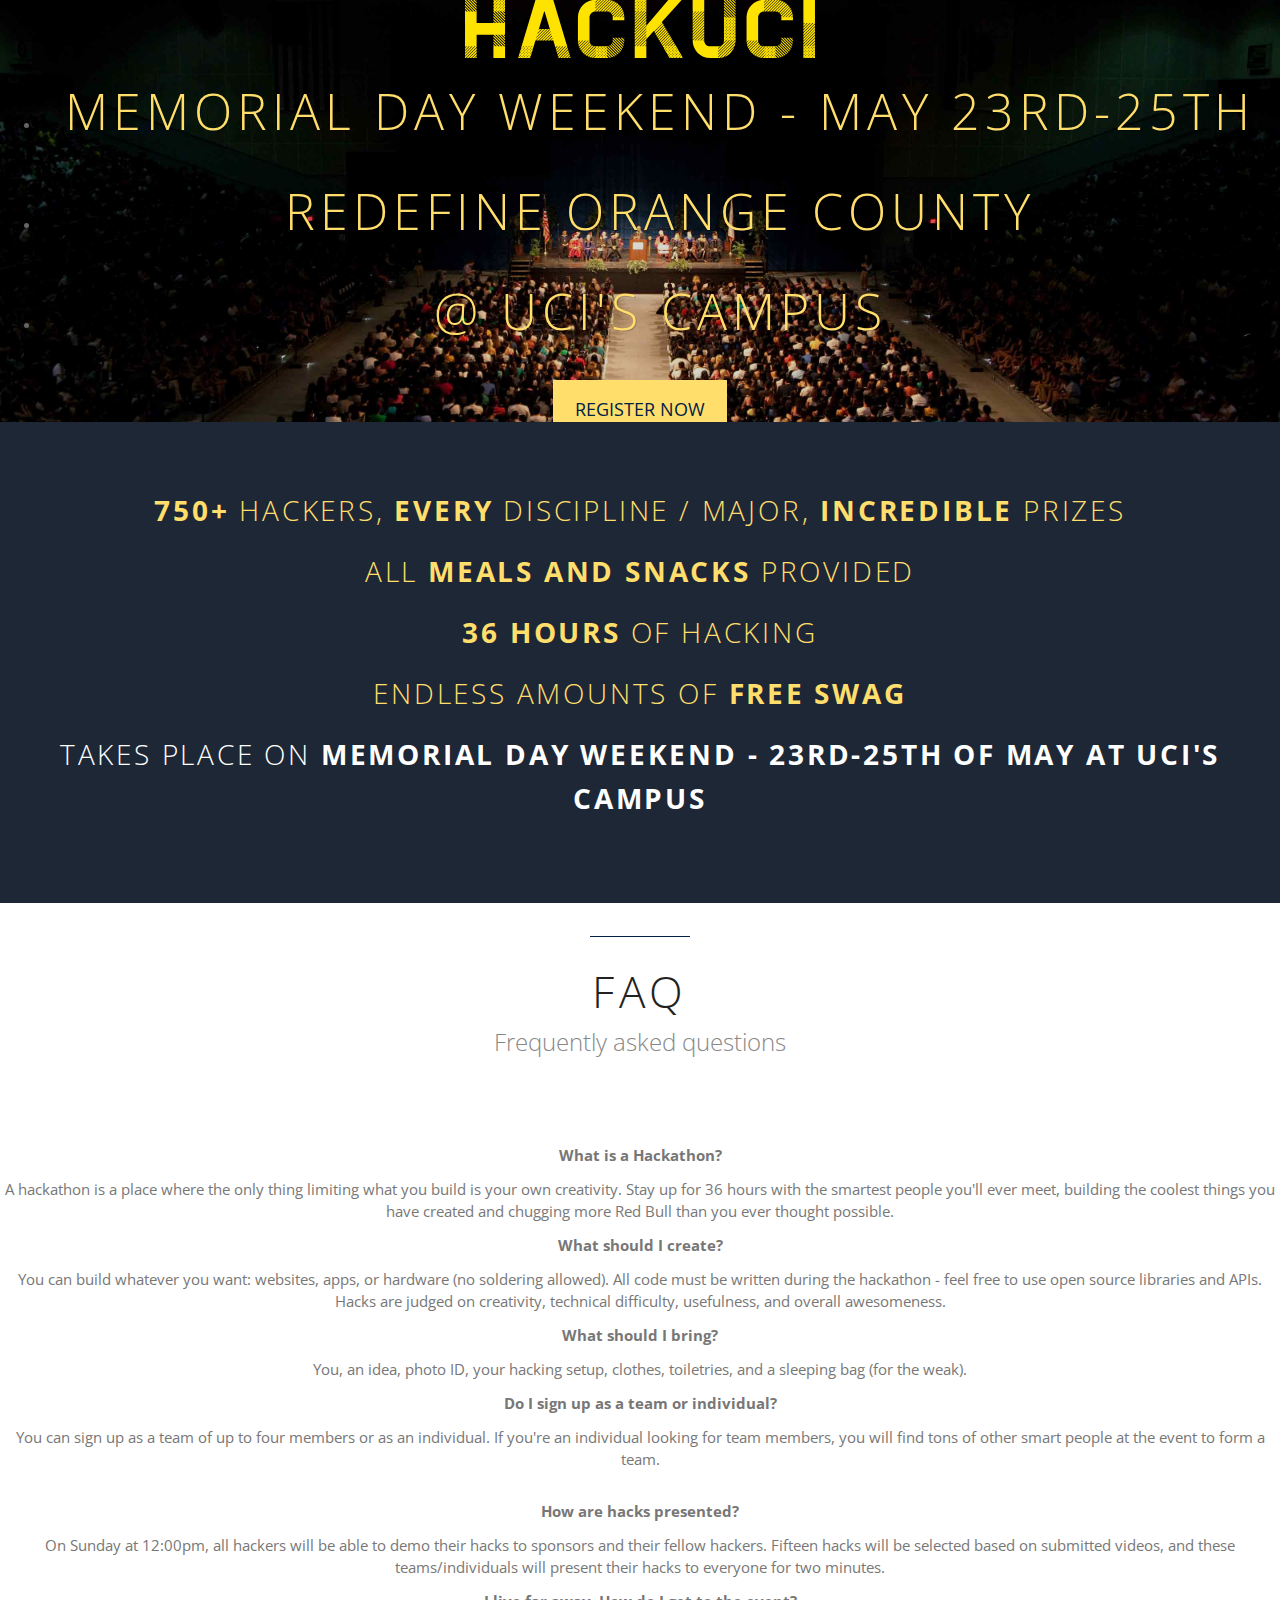
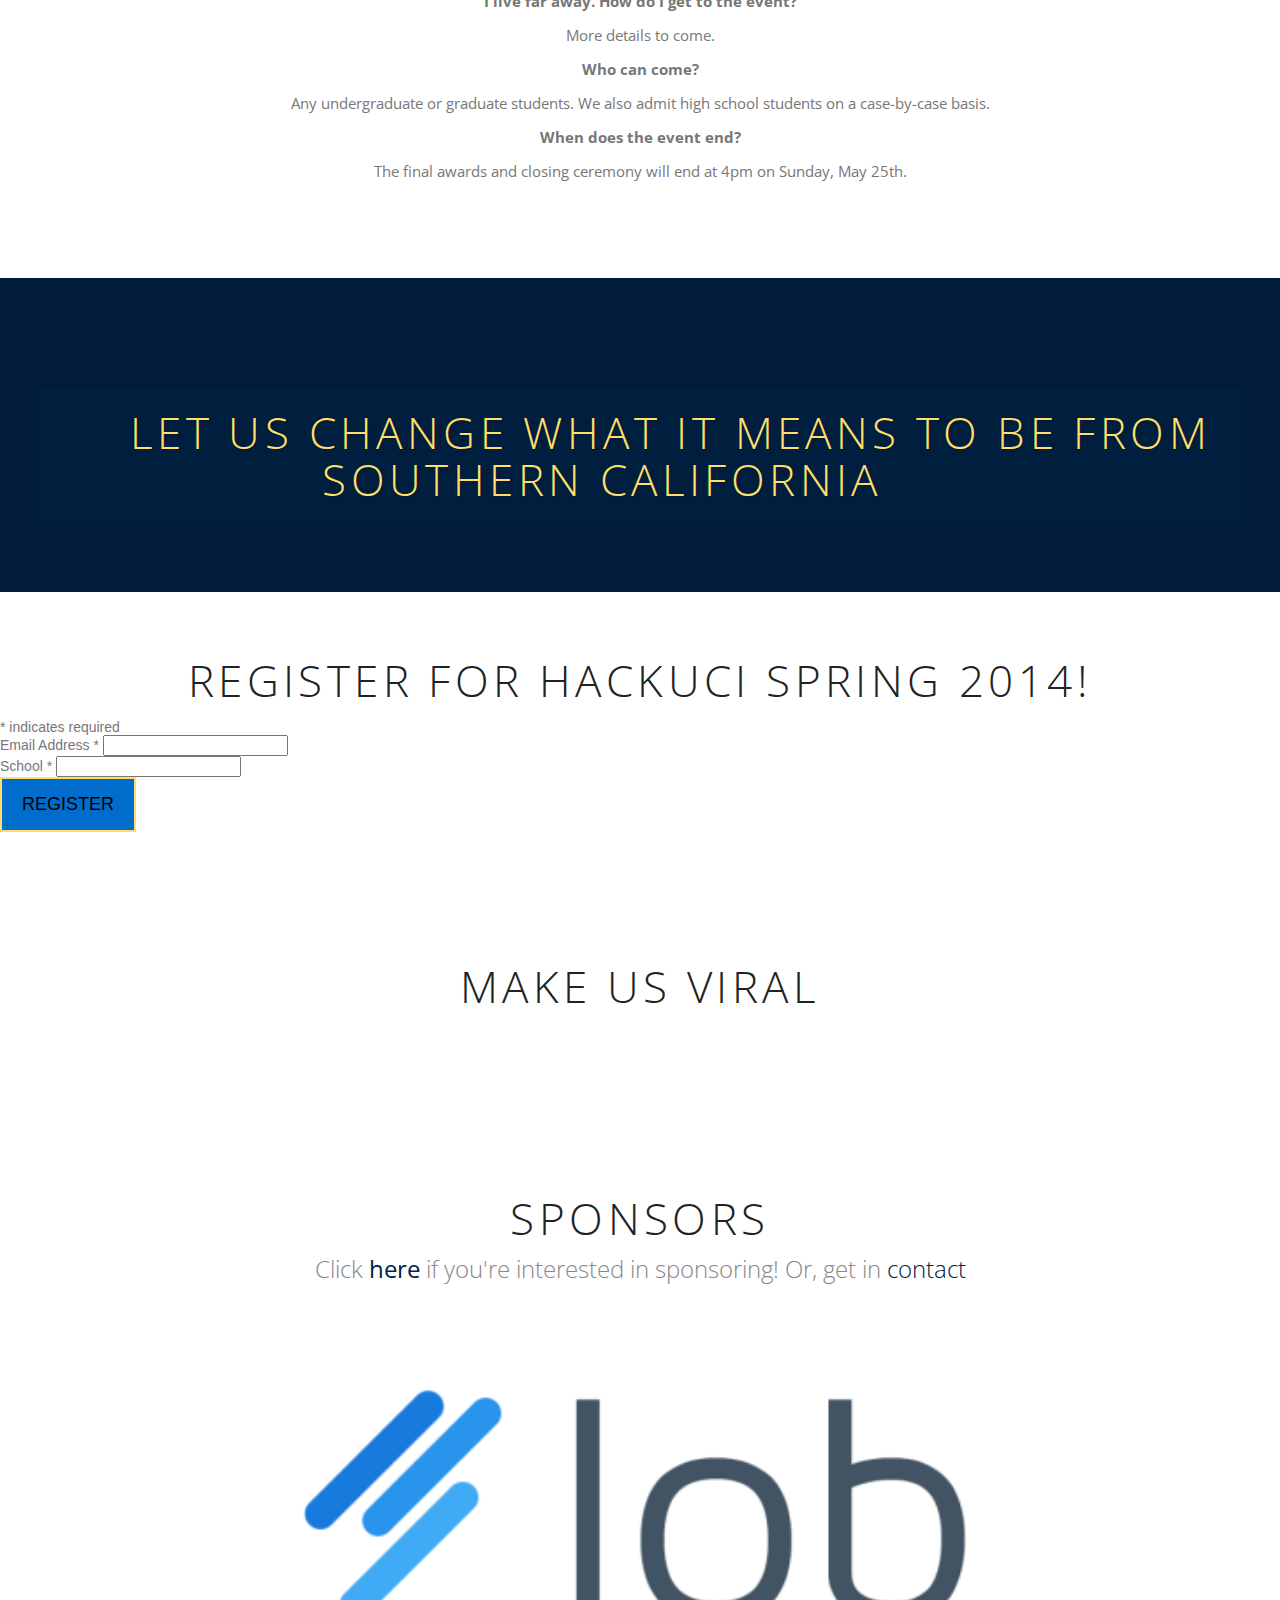
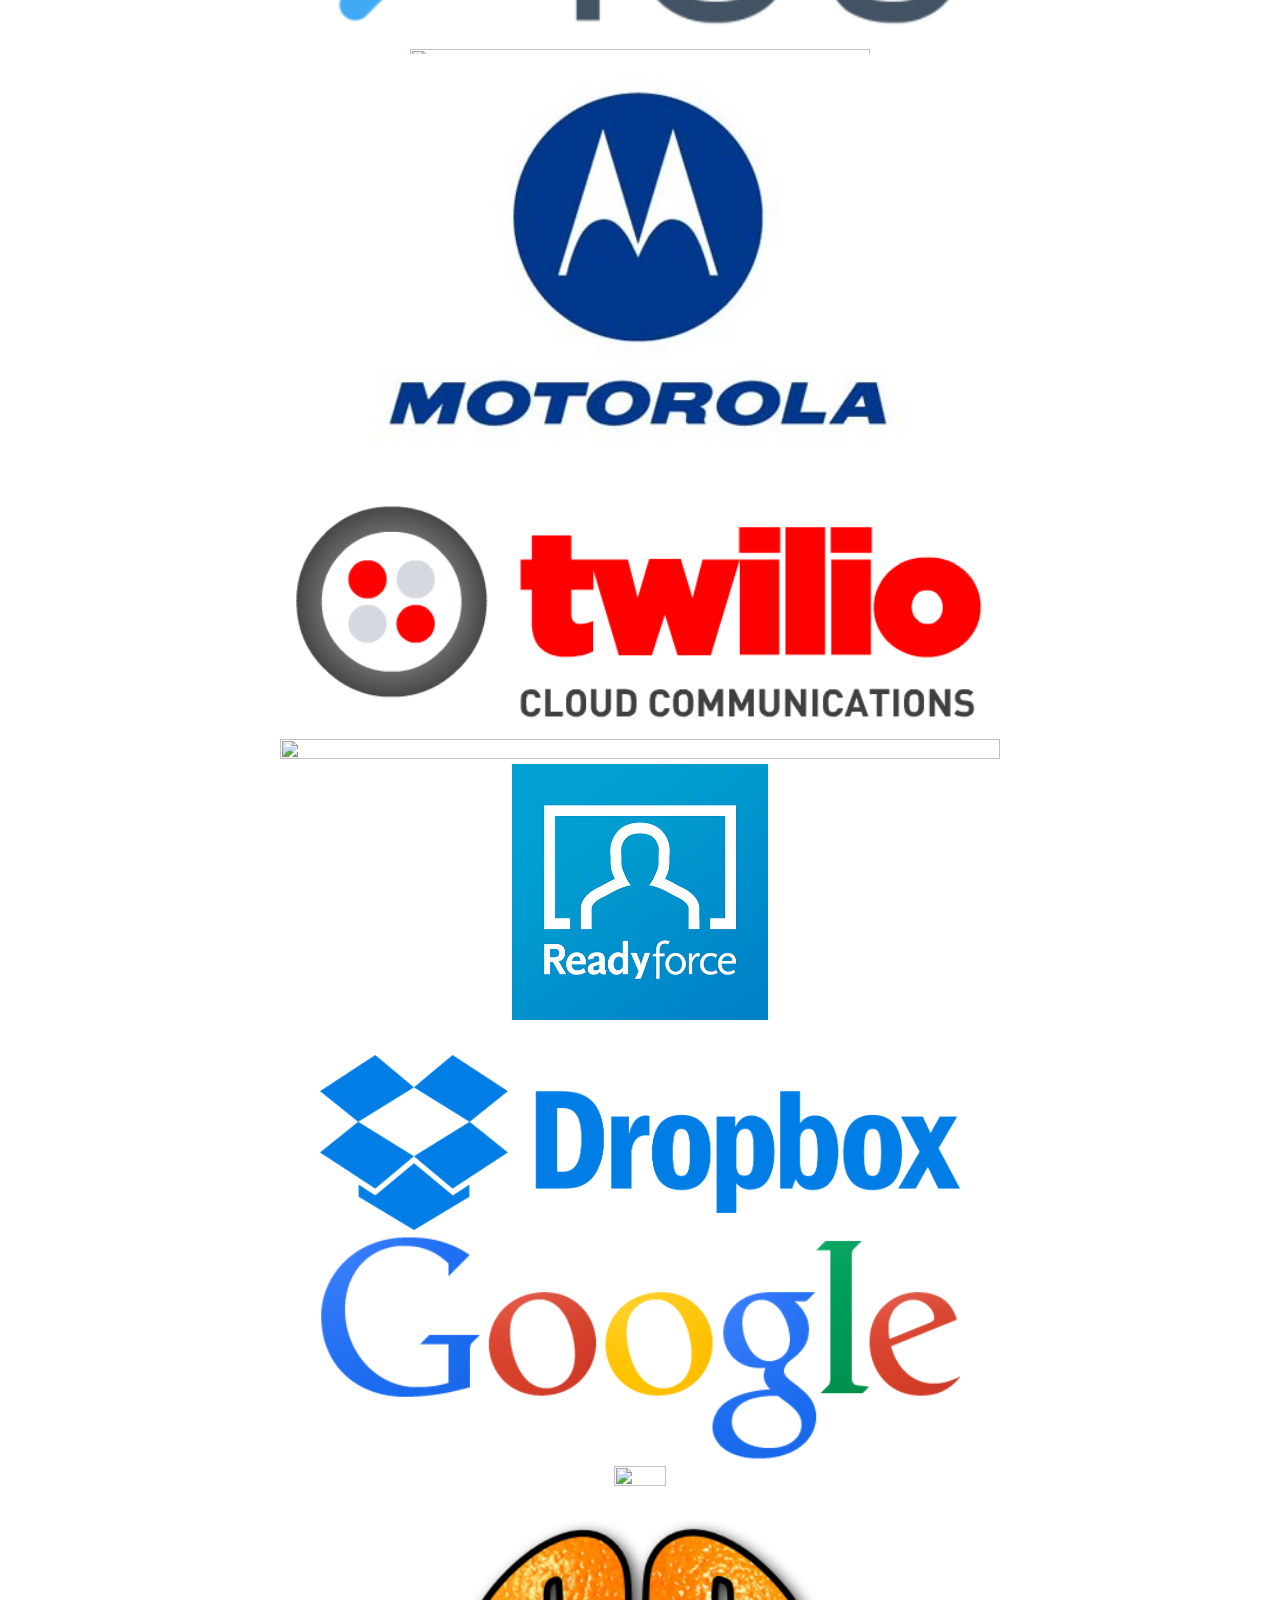
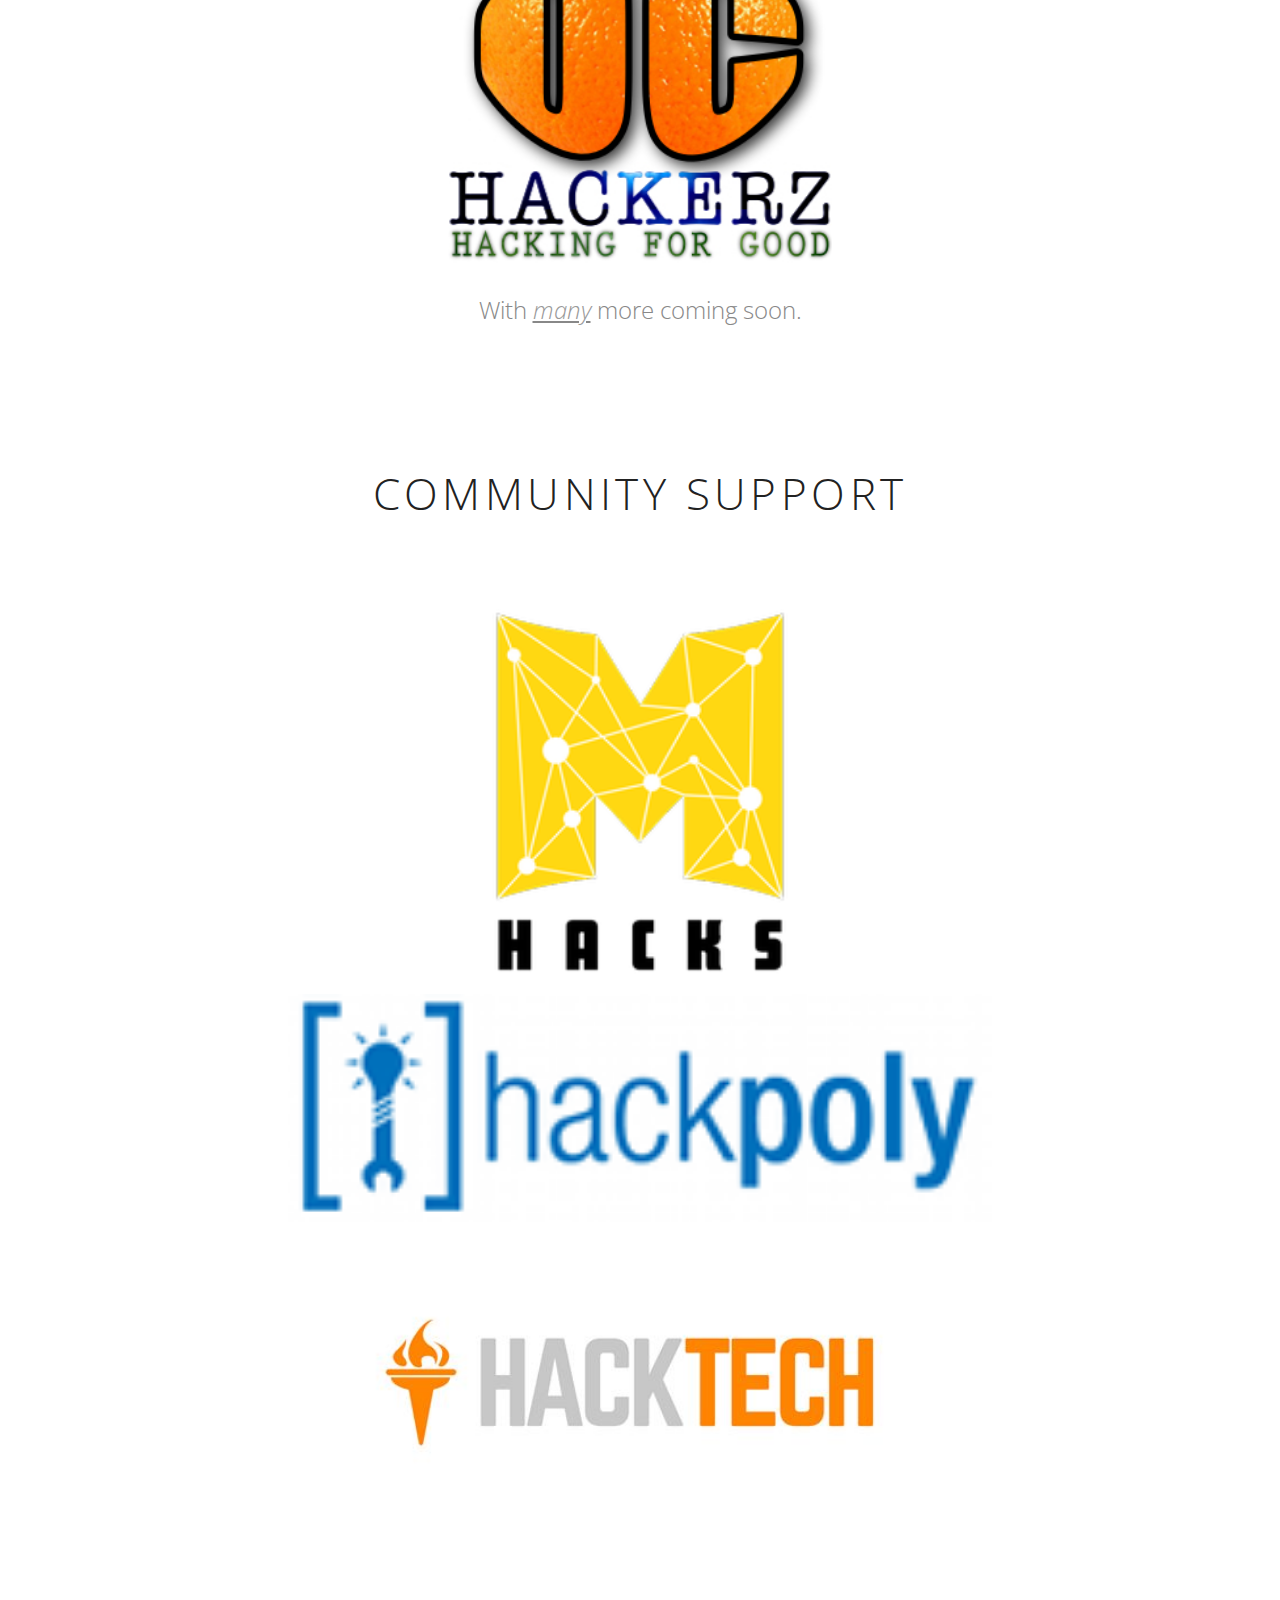
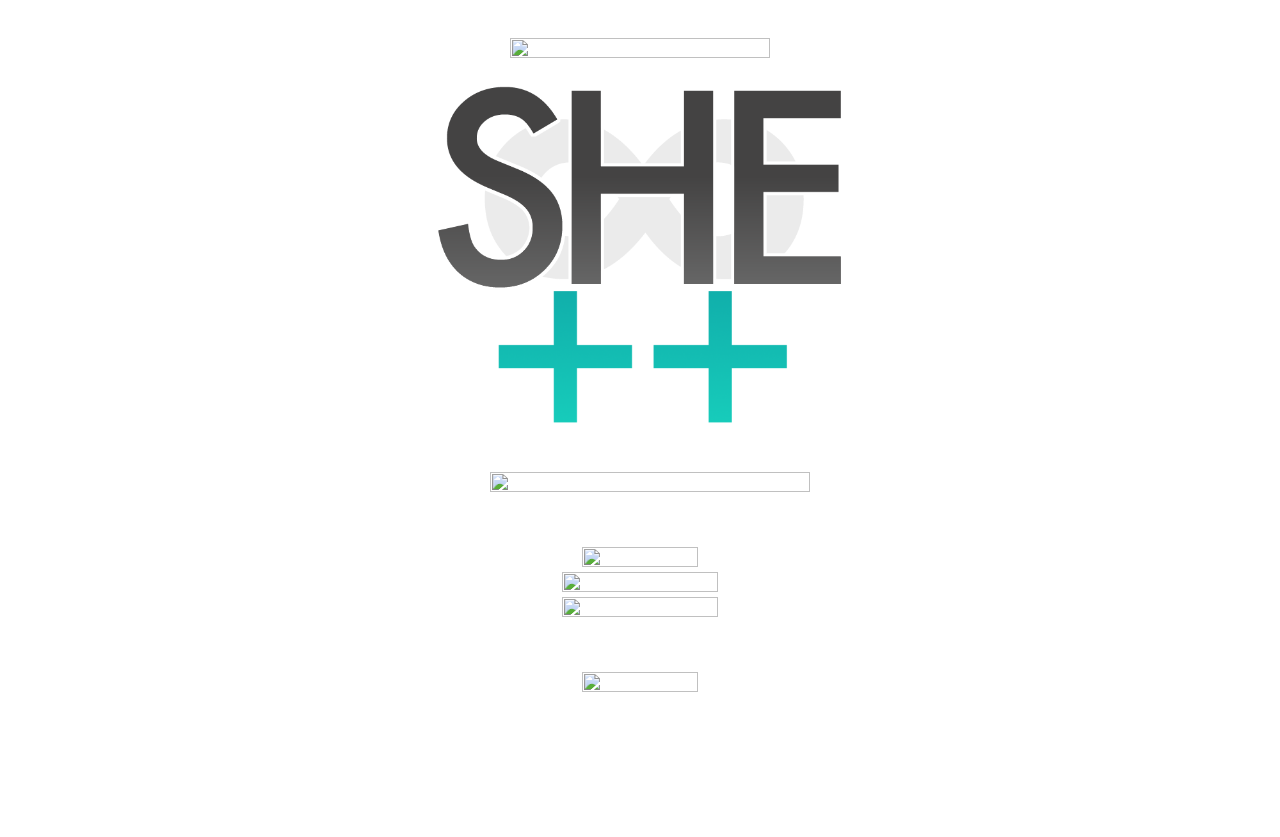
==== commit ad83cd90: "Merge pull request #2 from codelucas/lucas_version_1" ====
--- a/index.html
+++ b/index.html
@@ -90,8 +90,10 @@
     </script>
 
     <script type="text/javascript" src="js/main.js"></script>
+
 </head>
 <body data-spy="scroll" data-target="#scrollTarget" data-offset="150" id="fullScreen">
+
     <div id="globalWrapper" class="localscroll">
         <header id="mainHeader" class="navbar-fixed-top" role="banner">
             <div class="container">
@@ -141,12 +143,13 @@
                                 <h1 style="font-size:50px;">Redefine Orange County</h1>
                             </li>
                              <li>
-                                <h1 style="font-size:50px;">@ The Bren Events Center</h1>
+                                <h1 style="font-size:50px;">@ UCI's Campus</h1>
                             </li>
                         </ul>
+
                     </div> 
                     <a href="#register" class="homeBtn btn">register now</a>
-                </div>
+
             </div>
         </section>
         <section class="slice color4 noPaddingBottom" id="about">
@@ -159,7 +162,7 @@
                     <h1 class="center-text"><strong>36 hours</strong> of hacking</h1>
                     <h1 class="center-text">Endless amounts of <strong>free swag</strong></h1>
                     <h1 class="center-text dateTime">Takes place on <strong>
-                            Memorial Day Weekend - 23rd-25th of May at the Bren Events Center</strong></h1>
+                            Memorial Day Weekend - 23rd-25th of May at UCI's Campus</strong></h1>
                 </div>
             </div>
         </section>
@@ -239,15 +242,14 @@
                                 students on a case-by-case basis.
                         </p></article>
                     </div>
-
-                </div>
-                <div class="row sponsor_row">
                     <div class="col-md-3 col-sm-6 ">
                         <article class="boxFeature-2">
                         <p><strong>When does the event end?  </p></strong>
                         <p>The final awards and closing ceremony will end at 4pm on Sunday, May 25th.
                         </p></article>
                     </div>
+                </div>
+                <div class="row sponsor_row">
 
                 </div>
             </div>
@@ -296,6 +298,7 @@
 <div style="position: absolute; left: -5000px;"><input type="text" name="b_89e8cf7ee54159553ae16fab3_a5343423c2" value=""></div>
 <div class="clear"><input type="submit" value="register" name="subscribe" id="mc-embedded-subscribe" class="btn btn-primary" style="margin: 0;"></div>
 </form>
+
 </div>
 <script type="text/javascript">
 var fnames = new Array();var ftypes = new Array();fnames[0]='EMAIL';ftypes[0]='email';fnames[1]='SCHOOL';ftypes[1]='text';
@@ -493,6 +496,21 @@
         </div>
     </section>
 
+<section class="slice" id="social-media">
+    <div class="container">
+        <div class="row">
+            <div class="col-xs-12" style="height:100px;">
+                <h1>Make us Viral</h1>
+<!--
+    <a style="position:absolute;left:50%;" href="https://twitter.com/share" class="twitter-share-button" data-url="http://www.hackuci.com/" data-via="HackUCI">Tweet</a>
+    <script>!function(d,s,id){var js,fjs=d.getElementsByTagName(s)[0],p=/^http:/.test(d.location)?'http':'https';if(!d.getElementById(id)){js=d.createElement(s);js.id=id;js.src=p+'://platform.twitter.com/widgets.js';fjs.parentNode.insertBefore(js,fjs);}}(document, 'script', 'twitter-wjs');</script>
+    -->
+            <h2 class="subTitle"></h2>
+    <div style="position:absolute;bottom:5px;left:20%;"class="fb-like" data-href="https://www.facebook.com/hackUCIrvine" data-layout="standard" data-action="like" data-show-faces="false" data-share="true"></div>
+            </div>
+        </div>
+    </div>
+</section>
     <section class="slice" id="sponsors">
         <div class="container">
             <div class="row">
@@ -507,47 +525,89 @@
                 </div>
             </div>
             <div class="row sponsor_row">
-                <!--
                 <div class="col-md-4 col-sm-6 ">
                     <article class="boxFeature-2">
+                    <a href="https://www.lob.com/" target="_blank">
+                    <img style="height:55%;width:55%;" 
+                        src="/images/sponsors/lob.png"/>
+                    </a>
+                    </article>
+                </div>
+                <div class="col-md-4 col-sm-6">
+                    <article class="boxFeature-2">
+                    <a href="https://facebook.com" target="_blank">
                     <img style="height:60%;width:60%;" 
-                        src="/images/sponsors/sendgrid.png"/>
-                    </article>
-                </div>
-                -->
+                        src="/images/sponsors/facebook.png"/>
+                    </a>
+                    </article>
+                </div>	
+               <div class="col-md-4 col-sm-6">
+                    <article class="boxFeature-2">
+                    <a href="https://www.motorola.com/" target="_blank">
+                    <img style="height:45%;width:45%;margin-top:-20px;" 
+                        src="/images/sponsors/motorola.jpg"/>
+                    </a>
+                    </article>
+                </div>
+            </div>
+            <div class="row sponsor_row">
                 <div class="col-md-4 col-sm-6 ">
                     <article class="boxFeature-2">
+                    <a href="https://www.twilio.com/" target="_blank">
+                    <img style="height:55%;width:55%;" 
+                        src="/images/sponsors/twilio.png"/>
+                    </a>
+                    </article>
+                </div>
+                <div class="col-md-4 col-sm-6 ">
+                    <article class="boxFeature-2">
+                    <a href="http://www.mathobotix.com/" target="_blank">
                     <img style="height:75%;width:75%;" 
                         src="/images/sponsors/mathobotix_logo.jpg"/>
-                    </article>
-                </div>
-                <div class="col-md-4 col-sm-6">
-                    <article class="boxFeature-2">
-                    <img style="height:60%;width:60%;" 
-                        src="/images/sponsors/facebook.png"/>
-                    </article>
-                </div>	
-               <div class="col-md-4 col-sm-6">
-                    <article class="boxFeature-2">
-                    <img style="height:45%;width:45%;" 
-                        src="/images/sponsors/motorola.jpg"/>
+                    </a>
+                    </article>
+                </div>
+                <div class="col-md-4 col-sm-6">
+                    <article class="boxFeature-2">
+                    <a href="http://readyforce.com" target="_blank">
+                    <img style="height:20%;width:20%;" 
+                        src="/images/sponsors/readyforce.jpg"/>
+                    </a>
                     </article>
                 </div>
             </div>
             <div class="row sponsor_row">
-                <!--
-                <div class="col-md-4 col-sm-6 ">
-                    <article class="boxFeature-2">
-                    <img style="height:75%;width:75%;" 
-                        src="/images/sponsors/mathobotix_logo.jpg"/>
-                    </article>
-                </div>
-                -->
+                <div class="col-md-4 col-sm-6">
+                    <article class="boxFeature-2">
+                    <a href="https://dropbox.com" target="_blank">
+                    <img style="height:50%;width:50%;" 
+                        src="/images/sponsors/dropbox.png"/>
+                    </a>
+                    </article>
+                </div>
+                <div class="col-md-4 col-sm-6">
+                    <article class="boxFeature-2">
+                    <a href="http://google.com" target="_blank">
+                    <img style="height:50%;width:50%;" 
+                        src="/images/sponsors/google.png"/>
+                    </a>
+                    </article>
+                </div>
                 <div class="col-md-4 col-sm-6">
                     <article class="boxFeature-2">
                     <img style="height:20%;width:20%;" 
                         src="/images/sponsors/e_toys_apps_logo.jpg"/>
                     </article>
+                </div>
+            </div>
+            <div class="row sponsor_row">
+                <div class="col-md-4 col-sm-6">
+                    <article class="boxFeature-2">
+                    <a href="http://www.ochackerz.com/" target="_blank">
+                    <img style="height:30%;width:30%;" 
+                        src="/images/sponsors/oc_hackers.jpeg"/>
+                    </article>
+                    </a>
                 </div>
             </div>
             <center><h2>With <u><i>many</i></u> more coming soon.</h2></center>
@@ -630,29 +690,36 @@
                 </div>
             </div>
             <div class="row sponsor_row">
-
                 <div class="col-md-4 col-sm-6">
                     <article class="boxFeature-2">
                     <img style="height:30%;width:30%;margin-top:20px;" 
                         src="/images/sponsors/vgdc_logo.jpg"/>
                     </article>
                 </div>	
-
             </div>
         </div>
     </section>
     <section id="footerRights">
-            <div class="container">
-                <div class="row">
-                    <div class="col-sm-12 text-center">
-                        Website - <a href="http://codelucas.com">Lucas</a>, 
-                        <a href="http://oliviertruong.com/">Olivier</a>,
-                        <a href="http://www.giocc.com/">Gio</a>
-                    </div>
-
-                </div>
-            </div>
+        <div class="container">
+            <div class="row">
+                <!--
+                <div class="col-sm-12 text-center">
+                    Website - <a href="http://codelucas.com">Lucas</a>, 
+                    <a href="http://oliviertruong.com/">Olivier</a>,
+                    <a href="http://www.giocc.com/">Gio</a>
+                </div>
+                -->
+            </div>
+        </div>
     </section>
     </div>
+    <div id="fb-root"></div>
+    <script>(function(d, s, id) {
+          var js, fjs = d.getElementsByTagName(s)[0];
+          if (d.getElementById(id)) return;
+          js = d.createElement(s); js.id = id;
+          js.src = "//connect.facebook.net/en_US/all.js#xfbml=1&appId=714246128616285";
+          fjs.parentNode.insertBefore(js, fjs);
+    }(document, 'script', 'facebook-jssdk'));</script> 
 </body>
 </html>
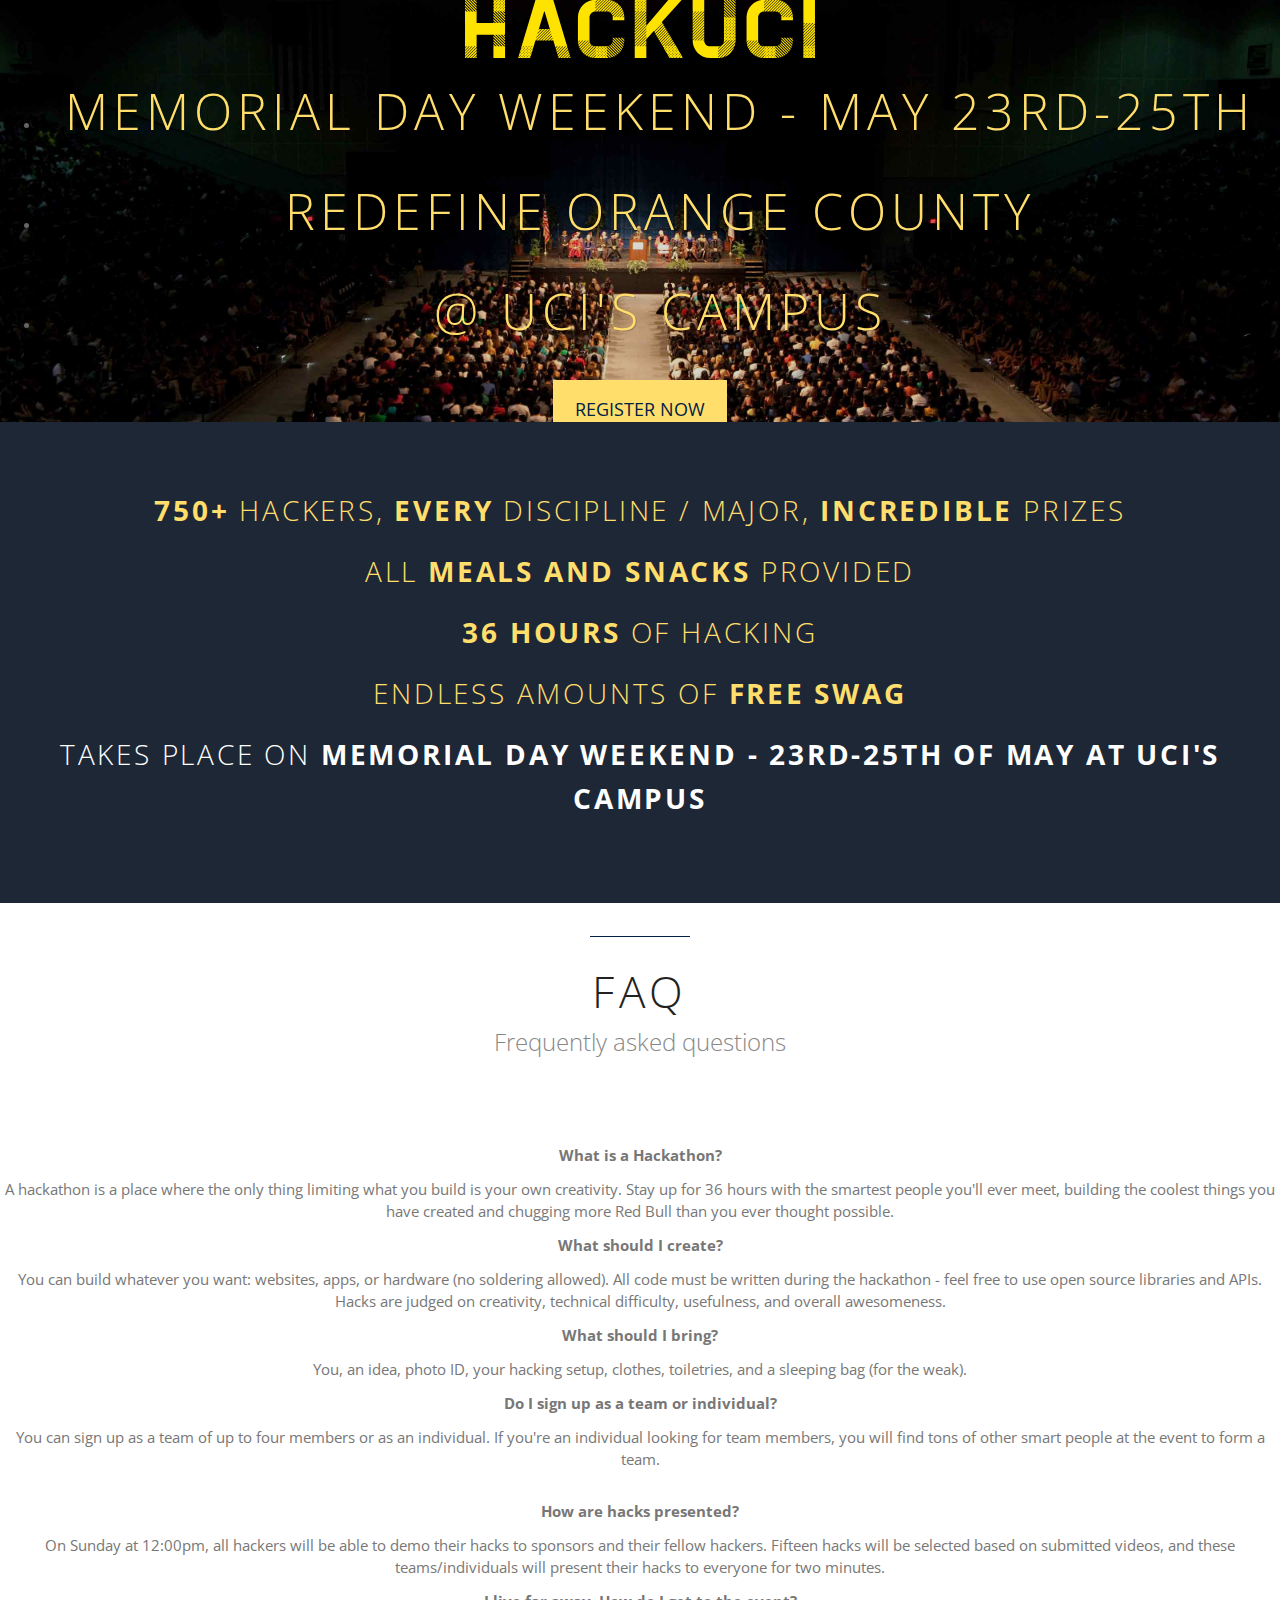
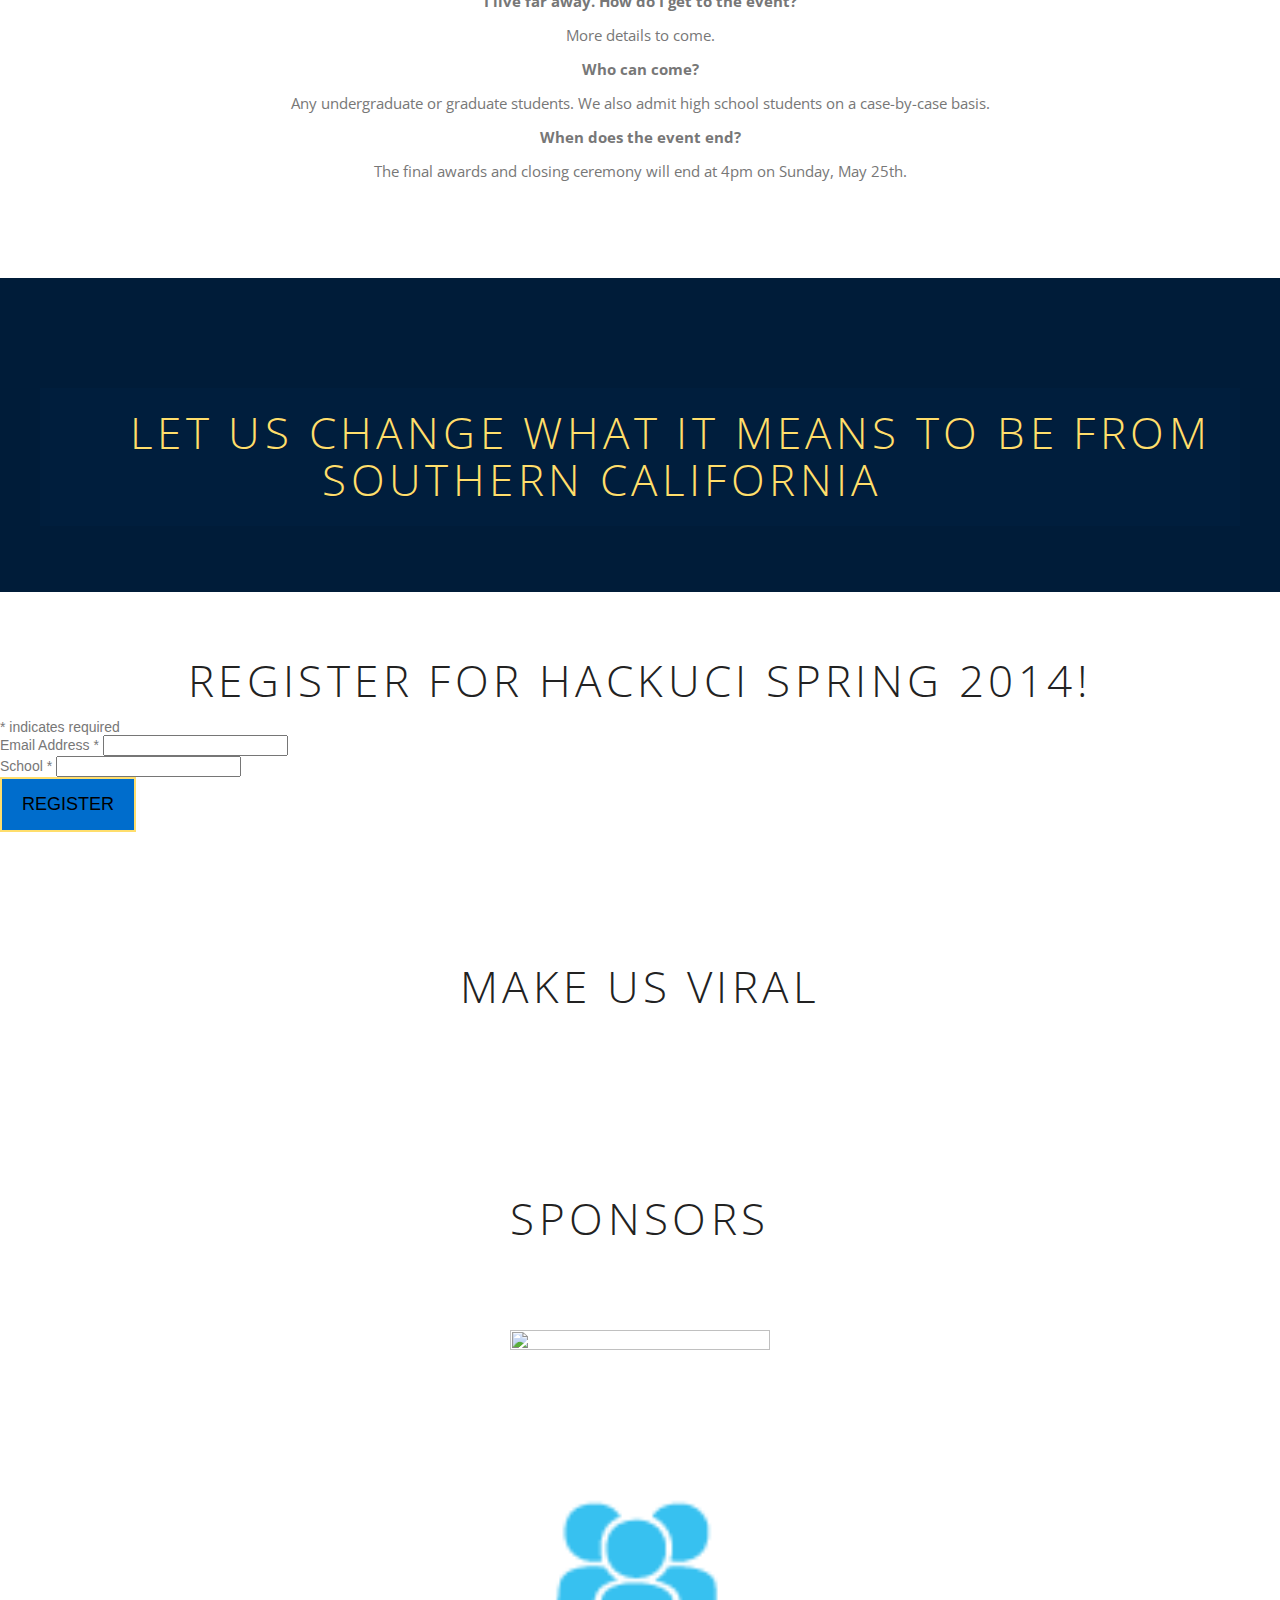
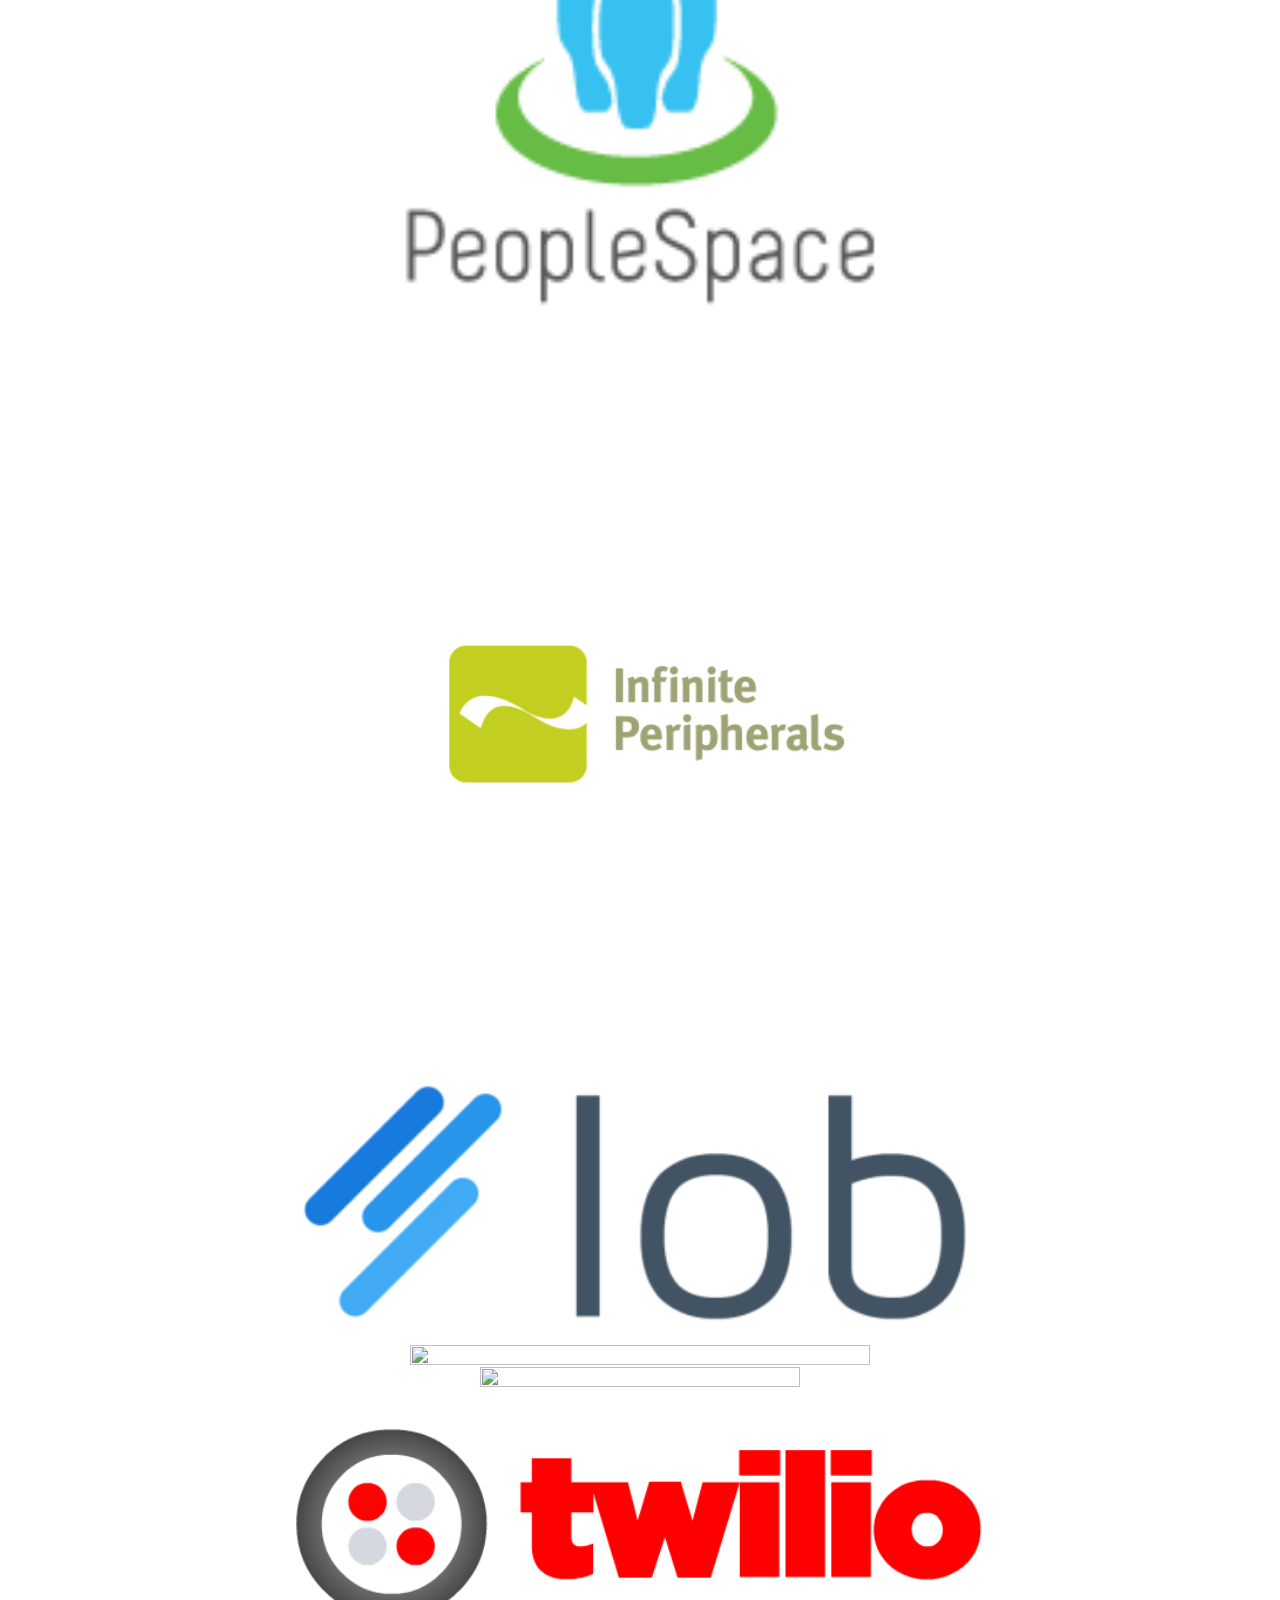
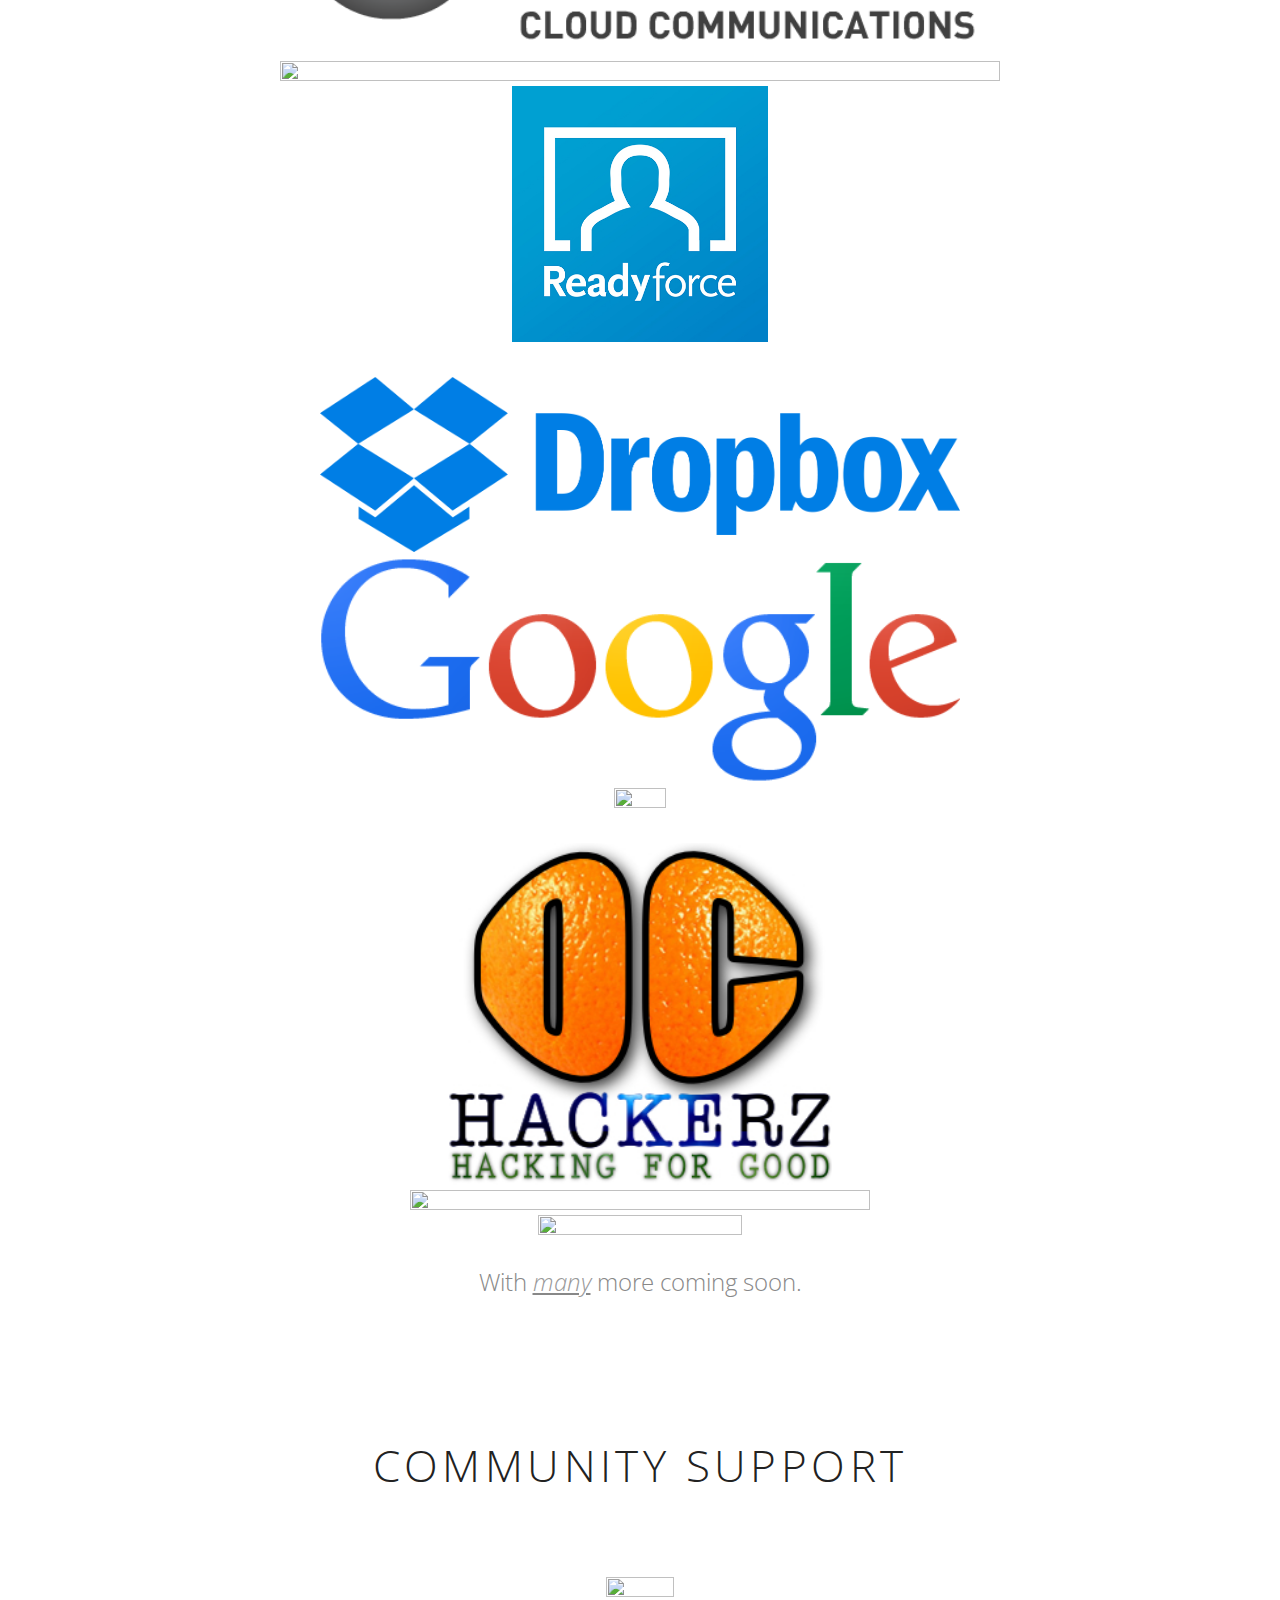
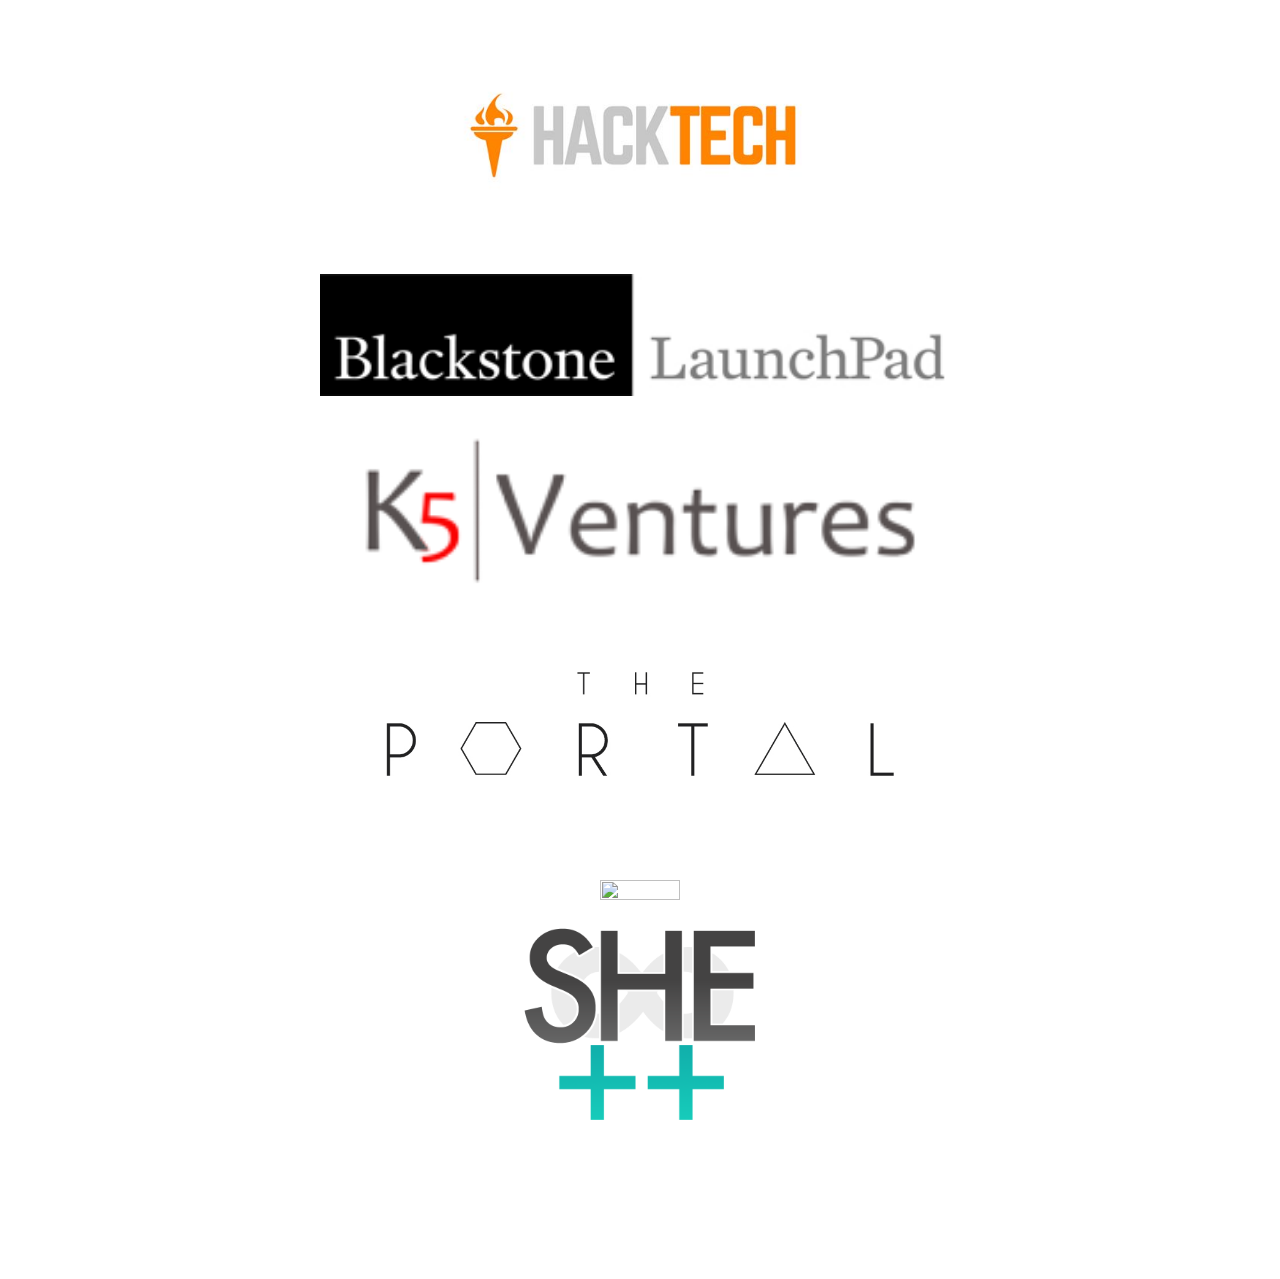
==== commit f09319f2: "added a whole bunch of new logos and sponsors" ====
--- a/index.html
+++ b/index.html
@@ -517,11 +517,41 @@
                 <div class="col-xs-12">
                     <h1>Sponsors</h1>
                     <h2 class="subTitle">
+                        <!--
                         Click 
                         <b><a href="docs/HackUCISponsorshipPacket.pdf">here</a></span></b>
                         if you're interested in sponsoring! Or, get in 
                         <a href="mailto:contact@hackuci.com">contact</a>
+                        -->
                     </h2>
+                </div>
+            </div>
+            <div class="row sponsor_row">
+                <div class="col-md-12 col-sm-12 ">
+                    <article class="boxFeature-2">
+                    <a href="http://www.cylance.com/" target="_blank">
+                    <img style="height:45%;width:45%;margin-bottom:30px;" 
+                        src="/images/sponsors/cylance.jpg"/>
+                    </a>
+                    </article>
+                </div>
+            </div>
+            <div class="row sponsor_row">
+                <div class="col-md-6 col-sm-6 ">
+                    <article class="boxFeature-2">
+                    <a href="http://www.peoplespace.us/" target="_blank">
+                    <img style="height:45%;width:45%;margin-bottom:30px;" 
+                        src="/images/sponsors/peoplespace.jpg"/>
+                    </a>
+                    </article>
+                </div>
+                <div class="col-md-6 col-sm-6 ">
+                    <article class="boxFeature-2">
+                    <a href="http://ipcprint.com/" target="_blank">
+                    <img style="height:45%;width:45%;margin-bottom:30px;" 
+                        src="/images/sponsors/infinite.jpg"/>
+                    </a>
+                    </article>
                 </div>
             </div>
             <div class="row sponsor_row">
@@ -541,6 +571,15 @@
                     </a>
                     </article>
                 </div>	
+                <div class="col-md-4 col-sm-6">
+                    <article class="boxFeature-2">
+                    <a href="https://generalassemb.ly/" target="_blank">
+                    <img style="height:50%;width:50%;margin-top:-36px;" 
+                        src="/images/sponsors/ga.jpg"/>
+                    </article>
+                    </a>
+                </div>
+                <!--
                <div class="col-md-4 col-sm-6">
                     <article class="boxFeature-2">
                     <a href="https://www.motorola.com/" target="_blank">
@@ -549,6 +588,7 @@
                     </a>
                     </article>
                 </div>
+                -->
             </div>
             <div class="row sponsor_row">
                 <div class="col-md-4 col-sm-6 ">
@@ -609,7 +649,35 @@
                     </article>
                     </a>
                 </div>
-            </div>
+                <div class="col-md-4 col-sm-6">
+                    <article class="boxFeature-2">
+                    <a href="http://amazon.com" target="_blank">
+                    <img style="height:60%;width:60%;" 
+                        src="/images/sponsors/amazon.jpg"/>
+                    </article>
+                    </a>
+                </div>
+                <div class="col-md-4 col-sm-6">
+                    <article class="boxFeature-2">
+                    <a href="http://rdio.com" target="_blank">
+                    <img style="height:40%;width:40%;" 
+                        src="/images/sponsors/rdio.jpg"/>
+                    </article>
+                    </a>
+                </div>
+            </div>
+            <!--
+            <div class="row sponsor_row">
+                <div class="col-md-4 col-sm-6">
+                    <article class="boxFeature-2">
+                    <a href="https://generalassemb.ly/" target="_blank">
+                    <img style="height:50%;width:50%;" 
+                        src="/images/sponsors/ga.jpg"/>
+                    </article>
+                    </a>
+                </div>
+            </div>
+            -->
             <center><h2>With <u><i>many</i></u> more coming soon.</h2></center>
         </div>
     </section>
@@ -622,80 +690,54 @@
                 </div>
             </div>  
             <div class="row sponsor_row">
-                <div class="col-md-4 col-sm-6">
-                    <article class="boxFeature-2">
-                    <img style="height:30%;width:30%;" 
-                        src="/images/sponsors/mhacks.png"/>
-                    </article>
-                </div>
-                <div class="col-md-4 col-sm-6">
-                    <article class="boxFeature-2">
-                    <img style="height:55%;width:55%;" 
-                        src="/images/sponsors/hackpoly.png"/>
-                    </article>
-                </div>
-                <div class="col-md-4 col-sm-6">
-                    <article class="boxFeature-2">
-                    <img style="height:75%;width:75%;" 
+                <div class="col-md-12 col-sm-12">
+                    <article class="boxFeature-2">
+                    <img style="height:23%;width:23%;" 
+                        src="/images/sponsors/wics_logo.png"/>
+                    </article>
+                </div>
+            </div>
+            <div class="row sponsor_row">
+                <div class="col-md-6 col-sm-6">
+                    <article class="boxFeature-2">
+                    <img style="height:50%;width:50%;" 
                         src="/images/sponsors/hacktech.jpg"/>
                     </article>
                 </div>
-            </div>
-            <div class="row sponsor_row">
-                <div class="col-md-4 col-sm-6">
-                    <article class="boxFeature-2">
-                    <img style="height:45%;width:45%;margin-top:20px;" 
-                        src="/images/sponsors/maiss_Logo.png"/>
+                <div class="col-md-6 col-sm-6">
+                    <article class="boxFeature-2">
+                    <img style="height:50%;width:50%;" 
+                        src="/images/sponsors/blackstone.jpg"/>
+                    </article>
+                </div>
+            </div>
+            <div class="row sponsor_row">
+                <div class="col-md-6 col-sm-6">
+                    <article class="boxFeature-2">
+                    <img style="height:50%;width:50%;" 
+                        src="/images/sponsors/k5.png"/>
+                    </article>
+                </div>
+                <div class="col-md-6 col-sm-6">
+                    <article class="boxFeature-2">
+                    <img style="height:50%;width:50%;" 
+                        src="/images/sponsors/portal.jpg"/>
+                    </article>
+                </div>
+            </div>
+            <div class="row sponsor_row">
+                <div class="col-md-6 col-sm-6">
+                    <article class="boxFeature-2">
+                    <img style="height:25%;width:25%;margin-top:10px;" 
+                        src="/images/sponsors/ieee-logo.jpg"/>
                     </article>
                 </div>	
-                <div class="col-md-4 col-sm-6">
-                    <article class="boxFeature-2">
-                    <img style="height:35%;width:35%;" 
+                <div class="col-md-6 col-sm-6">
+                    <article class="boxFeature-2">
+                    <img style="height:20%;width:20%;margin-top:10px;" 
                         src="/images/sponsors/sheplusplus.png"/>
                     </article>
                 </div>
-                <div class="col-md-4 col-sm-6">
-                    <article class="boxFeature-2">
-                    <img style="height:50%;width:50%;margin-left:20px;margin-top:20px;" 
-                        src="/images/sponsors/acm.gif"/>
-                    </article>
-                </div>	
-                <!--
-                <div class="col-md-4 col-sm-6 ">
-                    <article class="boxFeature-2">
-                    <img style="height:45%;width:45%;margin-top:-27px;" 
-                        src="/images/sponsors/angelhack.jpg"/>
-                    </article>
-                </div>
-                -->
-            </div>
-            <div class="row sponsor_row">
-                <div class="col-md-4 col-sm-6 ">
-                    <article class="boxFeature-2">
-                    <img style="height:30%;width:30%;margin-top:20px;" 
-                        src="/images/sponsors/ieee-logo.jpg"/>
-                    </article>
-                </div>
-                <div class="col-md-4 col-sm-6">
-                    <article class="boxFeature-2">
-                    <img style="height:35%;width:35%;" 
-                        src="/images/sponsors/wics_logo.png"/>
-                    </article>
-                </div>
-                <div class="col-md-4 col-sm-6">
-                    <article class="boxFeature-2">
-                    <img style="height:35%;width:35%;" 
-                        src="/images/sponsors/black_square.png"/>
-                    </article>
-                </div>
-            </div>
-            <div class="row sponsor_row">
-                <div class="col-md-4 col-sm-6">
-                    <article class="boxFeature-2">
-                    <img style="height:30%;width:30%;margin-top:20px;" 
-                        src="/images/sponsors/vgdc_logo.jpg"/>
-                    </article>
-                </div>	
             </div>
         </div>
     </section>
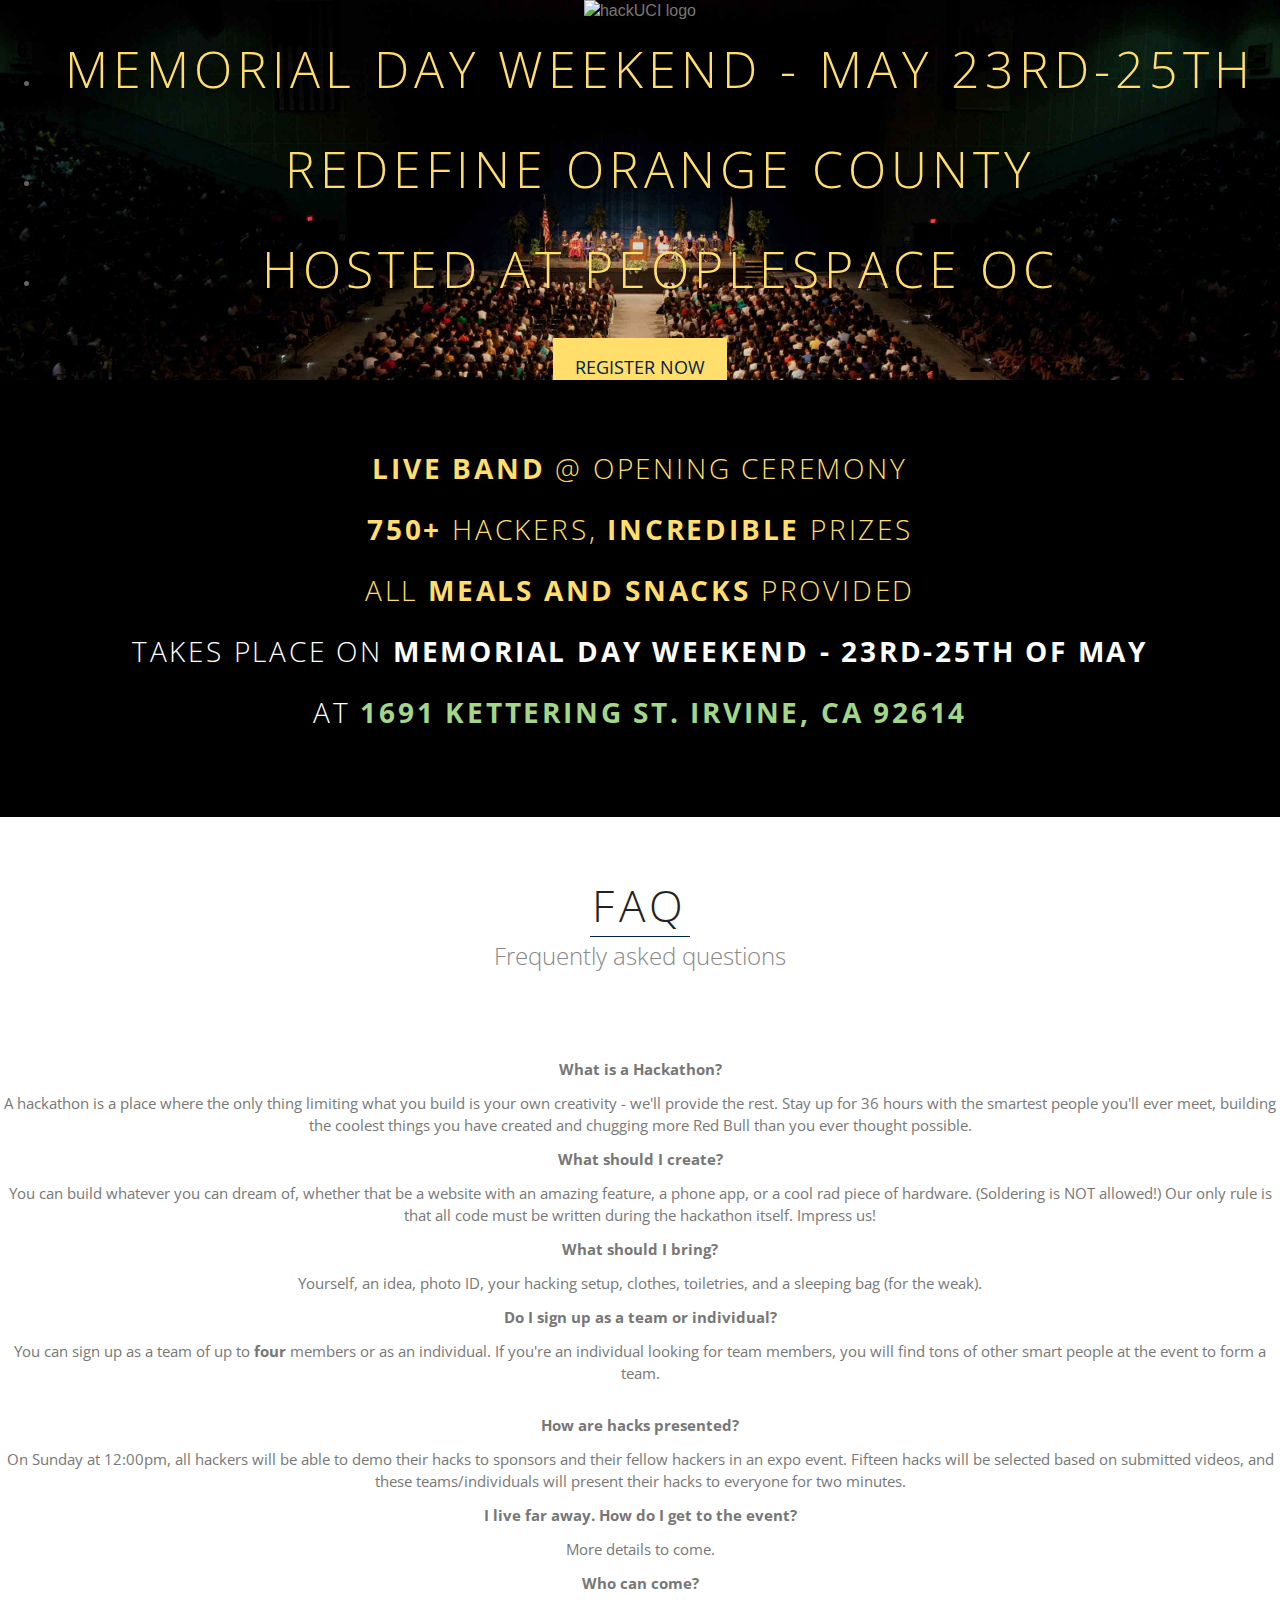
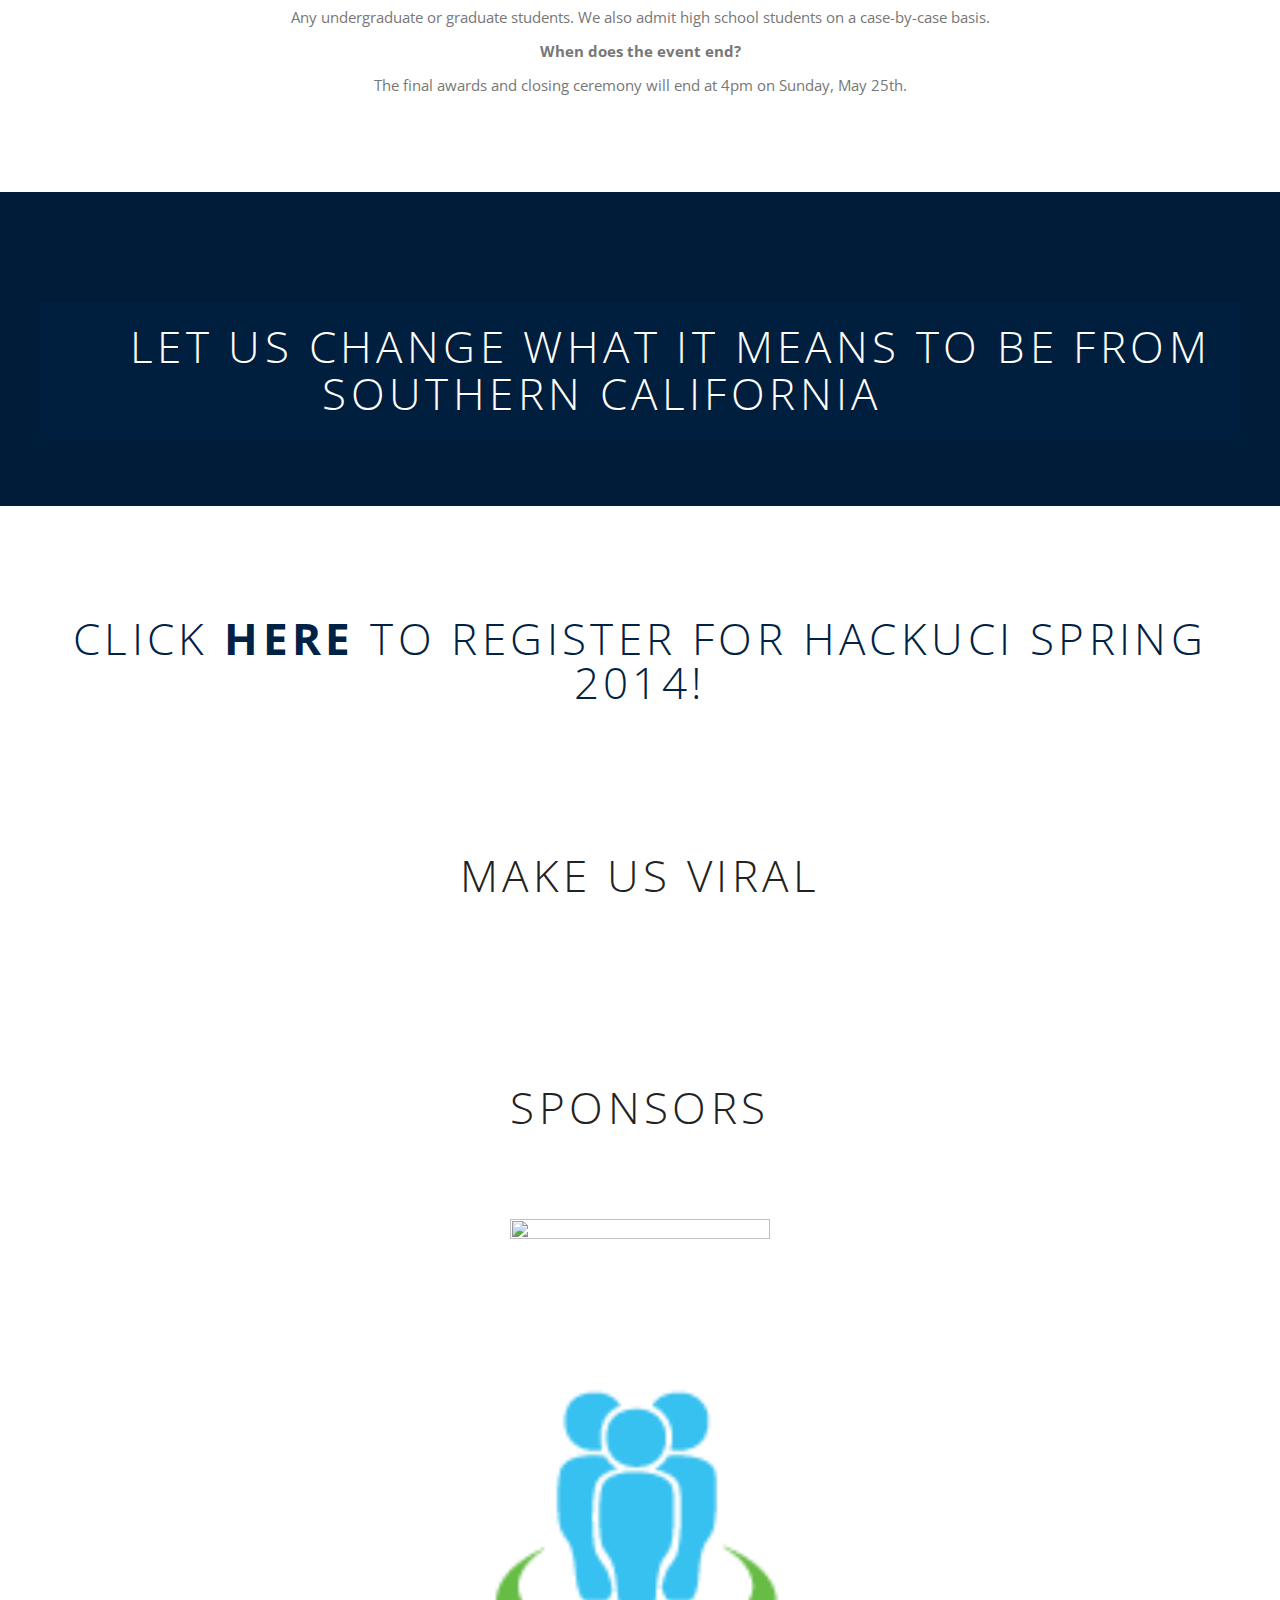
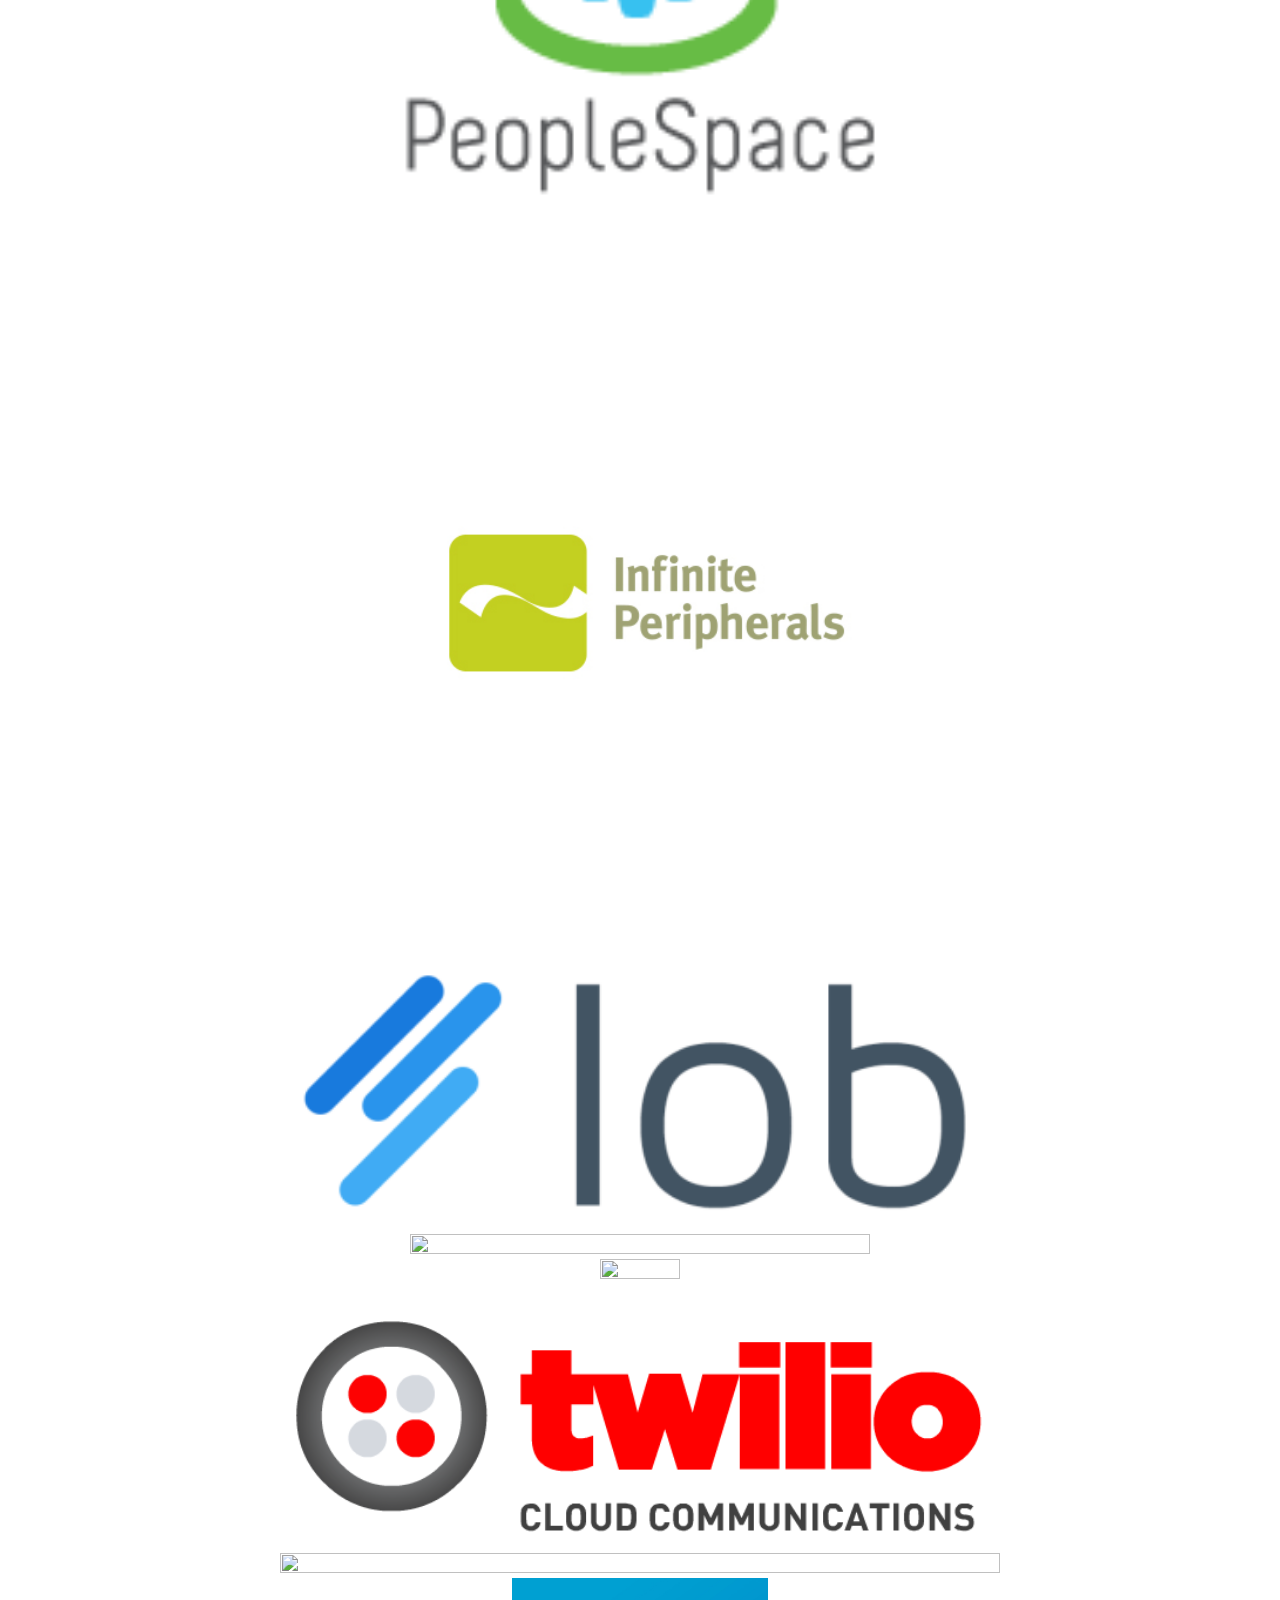
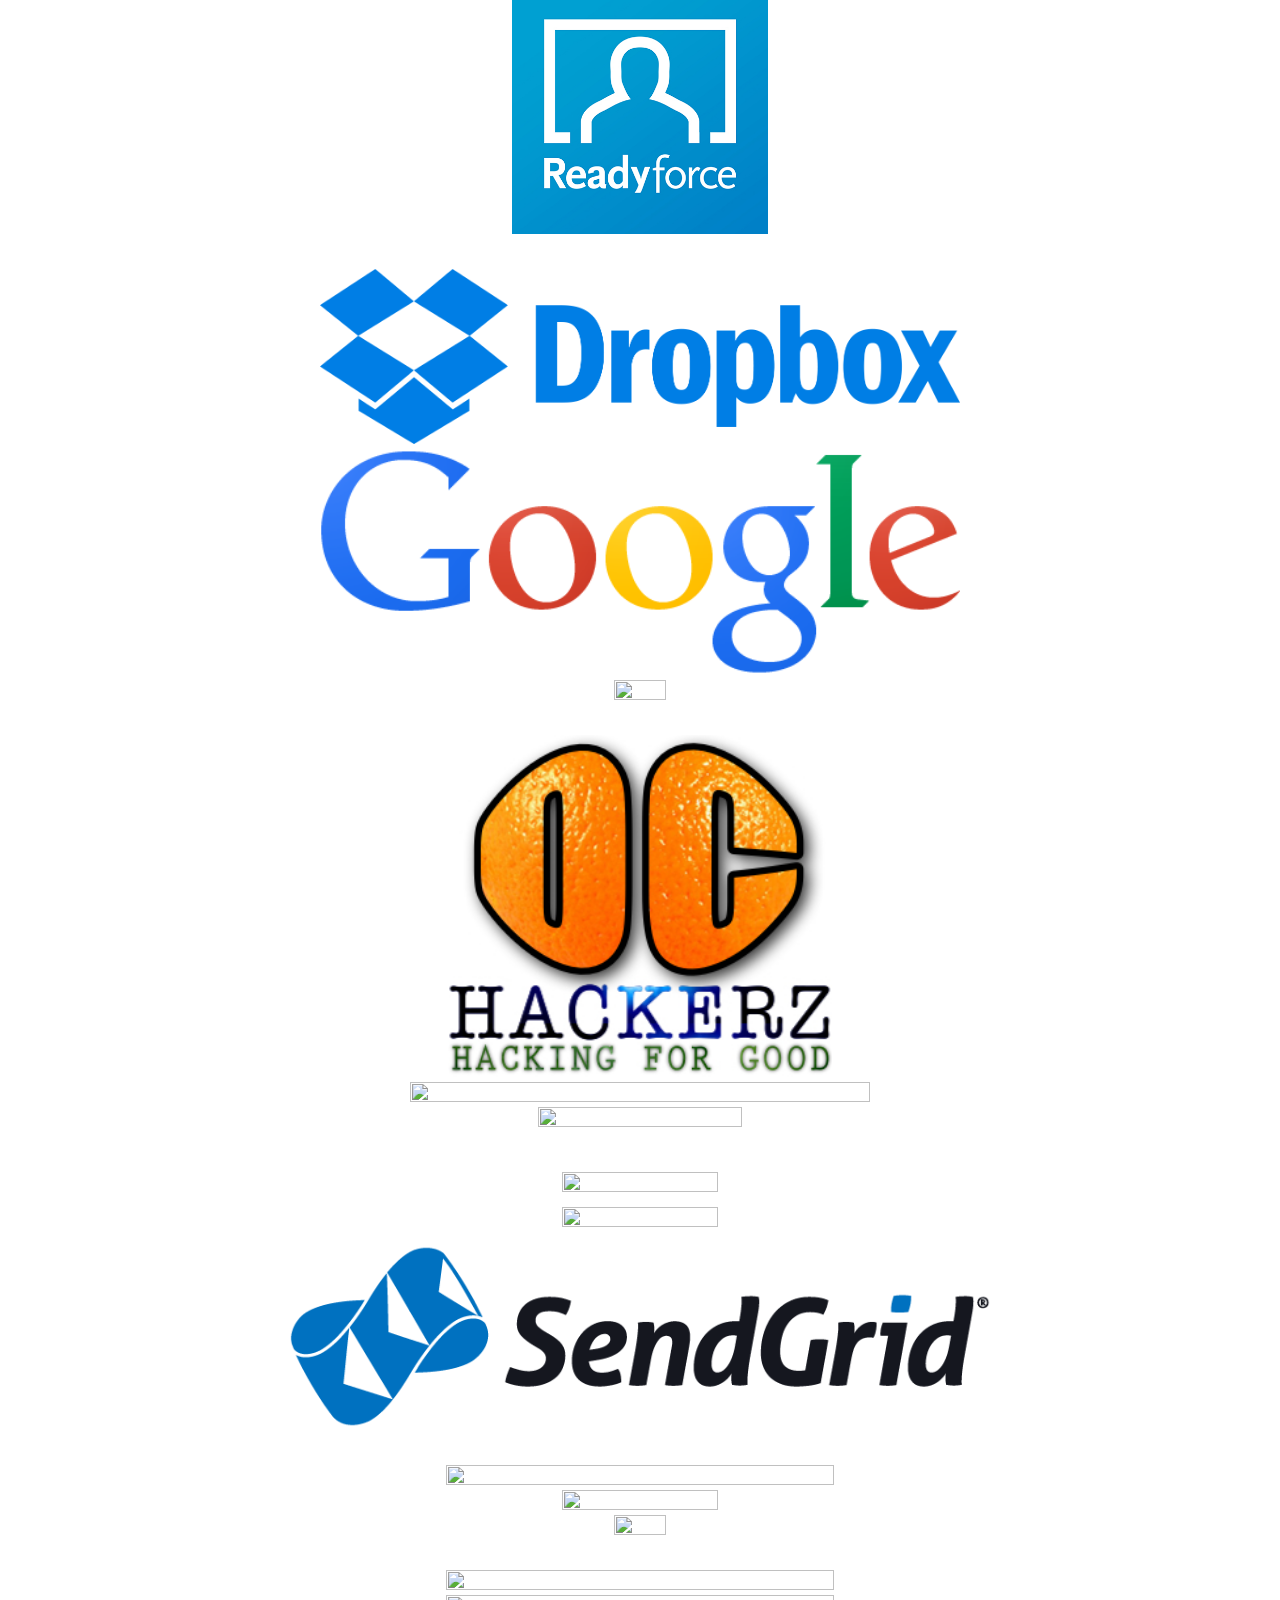
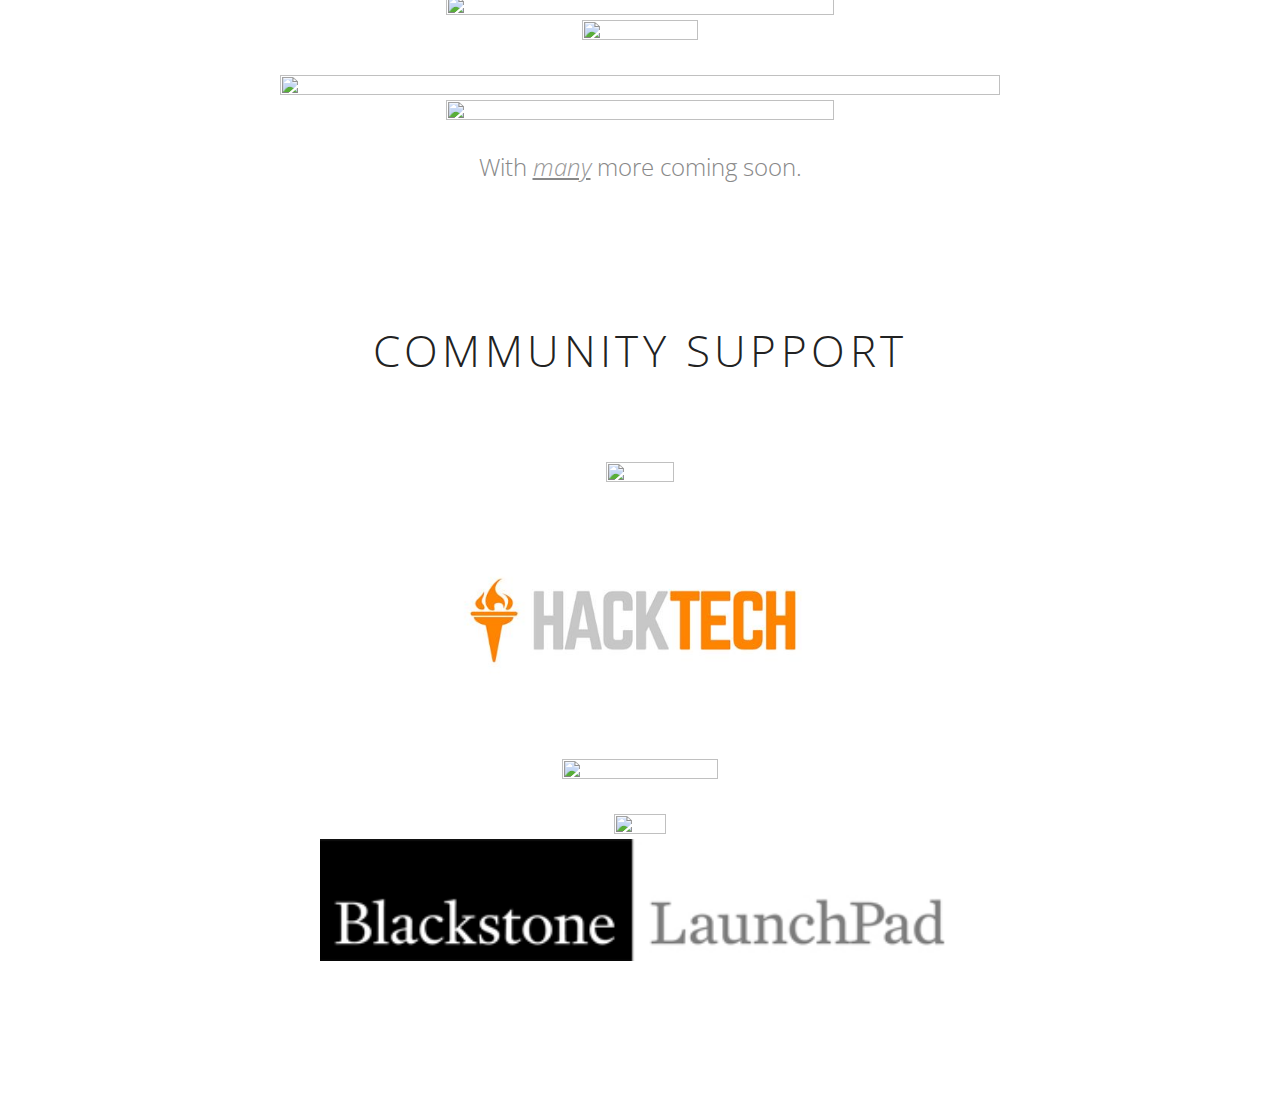
==== commit 15b84dc4: "remove oculus blurb" ====
--- a/index.html
+++ b/index.html
@@ -14,7 +14,7 @@
 
     <meta property="og:title" content="hackUCI - Redefine Orange County"/>
     <meta property="og:type" content="website"/>
-    <meta property="og:image" content="http://hackuci.com/images/fb_og.png"/>
+    <meta property="og:image" content="http://hackuci.com/images/fb_og.jpg"/>
     <meta property="og:url" content="http://www.hackuci.com/"/>
     <!--<meta property="og:site_name" content="hackUCI"/>-->
     <meta property="fb:admins" content="lucas.ouyang.7"/>
@@ -130,8 +130,8 @@
                         <img class="img-responsive" style="width:350px;"
                         src="images/hackUCI_OLD.png" alt="hackUCI logo" />
                         -->
-                        <img class="img-responsive" style="width:350px;"
-                        src="/images/logo.svg" alt="hackUCI logo" />
+                        <img class="img-responsive" style="width:450px;"
+                        src="/images/hackuci_logo_2.png" alt="hackUCI logo" />
                     </div>
                     <br>
                     <div class="flexslider" id="flexHome">
@@ -143,26 +143,31 @@
                                 <h1 style="font-size:50px;">Redefine Orange County</h1>
                             </li>
                              <li>
-                                <h1 style="font-size:50px;">@ UCI's Campus</h1>
+                                <h1 style="font-size:50px;">Hosted at PeopleSpace OC</h1>
                             </li>
                         </ul>
 
                     </div> 
-                    <a href="#register" class="homeBtn btn">register now</a>
+                    <a href="http://hackuci.eventbrite.com" target="_blank" class="homeBtn btn">register now</a>
 
             </div>
         </section>
-        <section class="slice color4 noPaddingBottom" id="about">
+        <section class="slice color4 noPaddingBottom" id="about" style="background-color:#000;">
             <div class="container">
                 <div class="row">
+                    <h1 class="center-text"><strong>Live band</strong> @ opening ceremony</h1>
+                    <!--<h1 class="center-text"><strong>Oculus Virtual Reality</strong> 
+                        kits & prizes aplenty</h1>-->
                     <h1 class="center-text"><strong>750+</strong> Hackers, 
-                        <strong>Every</strong> discipline / major, 
                         <strong>Incredible</strong> Prizes</h1>
                     <h1 class="center-text">All <strong>meals and snacks</strong> provided</h1>
-                    <h1 class="center-text"><strong>36 hours</strong> of hacking</h1>
-                    <h1 class="center-text">Endless amounts of <strong>free swag</strong></h1>
+                    <!--<h1 class="center-text"><strong>36 hours</strong> of hacking</h1>-->
+                    <!--<h1 class="center-text">Endless amounts of <strong>free swag</strong></h1>-->
                     <h1 class="center-text dateTime">Takes place on <strong>
-                            Memorial Day Weekend - 23rd-25th of May at UCI's Campus</strong></h1>
+                            Memorial Day Weekend - 23rd-25th of May</strong></h1>
+                            
+                    <h1 class="center-text dateTime">at <strong style="color:rgb(164, 214, 136);">
+                    1691 Kettering St. Irvine, CA 92614</strong></h1>
                 </div>
             </div>
         </section>
@@ -178,39 +183,25 @@
                     <div class="col-md-3 col-sm-6 ">
                         <article class="boxFeature-2">
                             <p><strong>What is a Hackathon?</strong></p>
-                            <p>A hackathon is a place where the only thing limiting what you 
-                            build is your own creativity. 
-                            Stay up for 36 hours with the smartest people you'll ever meet, 
-                            building the coolest things you 
-                            have created and chugging more Red Bull than you ever 
-                            thought possible.</p>
+                            <p>A hackathon is a place where the only thing limiting what you build is your own creativity - we'll provide  the rest. Stay up for 36 hours with the smartest people you'll ever meet, building the coolest things you have created and chugging more Red Bull than you ever thought possible.</p>
                         </article>
                     </div>
                     <div class="col-md-3 col-sm-6">
                         <article class="boxFeature-2">
                             <p><strong>What should I create?</strong></p>
-                            <p>You can build whatever you want: websites, apps, or 
-                            hardware (no soldering allowed). All 
-                            code must be written during the hackathon - feel free to use open 
-                            source libraries and APIs. 
-                            Hacks are judged on creativity, technical difficulty, usefulness, 
-                            and overall awesomeness.</p>
+                            <p>You can build whatever you can dream of, whether that be a website with an amazing feature, a phone app, or a cool rad piece of hardware. (Soldering is NOT allowed!) Our only rule is that all code must be written during the hackathon itself. Impress us!</p>
                         </article>
                     </div>
                     <div class="col-md-3 col-sm-6">
                         <article class="boxFeature-2">
                             <p><strong>What should I bring?</strong></p>
-                            <p>You, an idea, photo ID, your hacking setup, clothes, toiletries, 
-                            and a sleeping bag (for the weak).</p>
+                            <p>Yourself, an idea, photo ID, your hacking setup, clothes, toiletries, and a sleeping bag (for the weak).</p>
                         </article>
                     </div>
                     <div class="col-md-3 col-sm-6">
                         <article class="boxFeature-2">
                             <p><strong>Do I sign up as a team or individual?</p></strong>
-                            <p>You can sign up as a team of up to four members or as an 
-                            individual. If you're an individual 
-                            looking for team members, you will find tons of other smart people 
-                            at the event to form a team.</p>
+                            <p>You can sign up as a team of up to <b>four</b> members or as an individual. If you're an individual looking for team members, you will find tons of other smart people at the event to form a team.</p>
                         </article>
                     </div>	
                 </div>
@@ -218,16 +209,9 @@
                     <div class="col-md-3 col-sm-6 ">
                         <article class="boxFeature-2">
                         <p><strong>How are hacks presented?</p></strong>
-                        <p>On Sunday at 12:00pm, all hackers will be able to demo their hacks to sponsors and their fellow hackers. Fifteen hacks will be selected based on submitted videos, and these teams/individuals will present their hacks to everyone for two minutes.
+                        <p>On Sunday at 12:00pm, all hackers will be able to demo their hacks to sponsors and their fellow hackers in an expo event. Fifteen hacks will be selected based on submitted videos, and these teams/individuals will present their hacks to everyone for two minutes.
                         </p></article>
                     </div>
-                    <!--
-                    <div class="col-md-3 col-sm-6 ">
-                        <article class="boxFeature-2">
-                        <p><strong>Do I have to apply or just register?</p></strong>
-                        <p>Anyone can come to hackUCI!</p></article>
-                    </div>
-                    -->
                     <div class="col-md-3 col-sm-6 ">
                         <article class="boxFeature-2">
                         <p><strong>I live far away. How do I get to the event?
@@ -245,8 +229,7 @@
                     <div class="col-md-3 col-sm-6 ">
                         <article class="boxFeature-2">
                         <p><strong>When does the event end?  </p></strong>
-                        <p>The final awards and closing ceremony will end at 4pm on Sunday, May 25th.
-                        </p></article>
+                        <p>The final awards and closing ceremony will end at 4pm on Sunday, May 25th.</p></article>
                     </div>
                 </div>
                 <div class="row sponsor_row">
@@ -260,7 +243,7 @@
         style="background-image:url(/images/uci_map.jpg);background-repeat:no-repeat;background-size:cover;"></div>
                 <div class="paralaxText container"> <!-- TODO, fix all of this terrible inline styling -->
                     <blockquote class="bigTitle" 
-                        style="background:rgba(0, 34, 68, 0.4);color:#ffde6c;">Let us 
+                        style="background:rgba(0, 34, 68, 0.4);color:#fff;">Let us 
                         change what it means to be from Southern California
                     </blockquote>
                 </div>
@@ -270,7 +253,10 @@
         <div class="container">
             <div class="row">
                 <div class="col-md-12">
-<!-- Begin MailChimp Signup Form -->
+                    <br>
+                    <br>
+                    <h1><a href="http://hackuci.eventbrite.com">Click <strong>here</strong> to register for hackUCI Spring 2014!</a></h1>
+<!--
 <link href="//cdn-images.mailchimp.com/embedcode/classic-081711.css" rel="stylesheet" type="text/css">
 <style type="text/css">
 #mc_embed_signup{background:#fff; clear:left; font:14px Helvetica,Arial,sans-serif; }
@@ -279,7 +265,10 @@
 </style>
 <div id="mc_embed_signup">
 <form action="http://hackuci.us3.list-manage1.com/subscribe/post?u=89e8cf7ee54159553ae16fab3&amp;id=a5343423c2" method="post" id="mc-embedded-subscribe-form" name="mc-embedded-subscribe-form" class="validate" target="_blank" novalidate>
+-->
+<!--
 <h1>Register for hackUCI Spring 2014!</h1>
+
 <div class="indicates-required"><span class="asterisk">*</span> indicates required</div>
 <div class="mc-field-group">
 <label for="mce-EMAIL">Email Address  <span class="asterisk">*</span>
@@ -294,7 +283,7 @@
 <div id="mce-responses" class="clear">
 <div class="response" id="mce-error-response" style="display:none"></div>
 <div class="response" id="mce-success-response" style="display:none"></div>
-</div>    <!-- real people should not fill this in and expect good things - do not remove this or risk form bot signups-->
+</div>    
 <div style="position: absolute; left: -5000px;"><input type="text" name="b_89e8cf7ee54159553ae16fab3_a5343423c2" value=""></div>
 <div class="clear"><input type="submit" value="register" name="subscribe" id="mc-embedded-subscribe" class="btn btn-primary" style="margin: 0;"></div>
 </form>
@@ -491,6 +480,7 @@
 }
 
 </script>
+        -->
                 </div>
             </div>
         </div>
@@ -573,8 +563,8 @@
                 </div>	
                 <div class="col-md-4 col-sm-6">
                     <article class="boxFeature-2">
-                    <a href="https://generalassemb.ly/" target="_blank">
-                    <img style="height:50%;width:50%;margin-top:-36px;" 
+                    <a href="http://bit.ly/Rpzy2C" target="_blank">
+                    <img style="height:25%;width:25%;" 
                         src="/images/sponsors/ga.jpg"/>
                     </article>
                     </a>
@@ -651,7 +641,7 @@
                 </div>
                 <div class="col-md-4 col-sm-6">
                     <article class="boxFeature-2">
-                    <a href="http://amazon.com" target="_blank">
+                    <a href="http://aws.amazon.com" target="_blank">
                     <img style="height:60%;width:60%;" 
                         src="/images/sponsors/amazon.jpg"/>
                     </article>
@@ -666,18 +656,100 @@
                     </a>
                 </div>
             </div>
-            <!--
-            <div class="row sponsor_row">
-                <div class="col-md-4 col-sm-6">
-                    <article class="boxFeature-2">
-                    <a href="https://generalassemb.ly/" target="_blank">
-                    <img style="height:50%;width:50%;" 
-                        src="/images/sponsors/ga.jpg"/>
-                    </article>
-                    </a>
-                </div>
-            </div>
-            -->
+            <div class="row sponsor_row">
+                <div class="col-md-4 col-sm-6">
+                    <article class="boxFeature-2">
+                    <img style="height:35%;width:35%;margin-top:10px;" 
+                        src="/images/sponsors/ieee-logo.jpg"/>
+                    </article>
+                </div>	
+                <div class="col-md-4 col-sm-6">
+                    <article class="boxFeature-2">
+                    <a href="http://wolfram.com" target="_blank">
+                    <img style="height:35%;width:35%;margin-top:10px;" 
+                        src="http://s3-us-west-1.amazonaws.com/lahacks/wolfram.gif"/>
+                    </article>
+                    </a>
+                </div>	
+                <div class="col-md-4 col-sm-6">
+                    <article class="boxFeature-2">
+                    <a href="http://sendgrid.com" target="_blank">
+                    <img style="height:55%;width:55%;margin-top:10px;" 
+                        src="/images/sponsors/sendgrid.png"/>
+                    </article>
+                    </a>
+                </div>	
+            </div>
+            <div class="row sponsor_row">
+                <div class="col-md-4 col-sm-6">
+                    <article class="boxFeature-2">
+                    <a href="http://namecheap.com" target="_blank">
+                    <img style="height:55%;width:55%;" 
+                        src="/images/sponsors/namecheap.png"/>
+                    </article>
+                    </a>
+                </div>	
+                <div class="col-md-4 col-sm-6">
+                    <article class="boxFeature-2">
+                    <a href="http://github.com" target="_blank">
+                    <img style="height:35%;width:35%;" 
+                        src="/images/sponsors/github.png"/>
+                    </article>
+                    </a>
+                </div>	
+                <div class="col-md-4 col-sm-6">
+                    <article class="boxFeature-2">
+                    <a href="http://educoin.cc/" target="_blank">
+                    <img style="height:20%;width:20%;" 
+                        src="/images/sponsors/educoin.png"/>
+                    </article>
+                    </a>
+                </div>	
+            </div>
+            <div class="row sponsor_row">
+                <div class="col-md-4 col-sm-6">
+                    <article class="boxFeature-2">
+                    <a href="http://www.coastlinerop.schoolloop.com/" target="_blank">
+                    <img style="height:55%;width:55%;" 
+                        src="/images/sponsors/rop.jpg"/>
+                    </article>
+                    </a>
+                </div>
+                <div class="col-md-4 col-sm-6">
+                    <article class="boxFeature-2">
+                    <a href="http://ics.uci.edu" target="_blank">
+                    <img style="height:55%;width:55%;" 
+                        src="/images/sponsors/bren.png"/>
+                    </article>
+                    </a>
+                </div>
+                <div class="col-md-4 col-sm-6">
+                    <article class="boxFeature-2">
+                    <a href="http://www.cccewd.net/initiative_iima4biz.cfm" target="_blank">
+                    <img style="height:30%;width:30%;" 
+                        src="/images/sponsors/dsn.jpg"/>
+                    </article>
+                    </a>
+                </div>
+            </div>
+            <div class="row sponsor_row">
+                <div class="col-md-4 col-sm-6">
+                    <article class="boxFeature-2">
+                    <a href="http://ivecg.uci.edu/" target="_blank">
+                    <img style="height:75%;width:75%;" 
+                        src="/images/sponsors/ivecg.jpg"/>
+                    </article>
+                    </a>
+                </div>
+                <div class="col-md-4 col-sm-6">
+                    <article class="boxFeature-2">
+                    <a href="http://vitallinkoc.org/" target="_blank">
+                    <img style="height:55%;width:55%;" 
+                        src="/images/sponsors/vitallink.jpg"/>
+                    </article>
+                    </a>
+                </div>
+            </div>
             <center><h2>With <u><i>many</i></u> more coming soon.</h2></center>
         </div>
     </section>
@@ -706,38 +778,34 @@
                 </div>
                 <div class="col-md-6 col-sm-6">
                     <article class="boxFeature-2">
+                    <img style="height:35%;width:35%;" 
+                        src="/images/sponsors/antre.jpg"/>
+                    </article>
+                </div>
+            </div>
+            <div class="row sponsor_row">
+                <div class="col-md-6 col-sm-6">
+                    <article class="boxFeature-2">
+                    <img style="height:20%;width:20%;" 
+                        src="/images/sponsors/mlh.png"/>
+                    </article>
+                </div>
+                <div class="col-md-6 col-sm-6">
+                    <article class="boxFeature-2">
                     <img style="height:50%;width:50%;" 
                         src="/images/sponsors/blackstone.jpg"/>
                     </article>
                 </div>
             </div>
             <div class="row sponsor_row">
-                <div class="col-md-6 col-sm-6">
-                    <article class="boxFeature-2">
-                    <img style="height:50%;width:50%;" 
-                        src="/images/sponsors/k5.png"/>
-                    </article>
-                </div>
-                <div class="col-md-6 col-sm-6">
-                    <article class="boxFeature-2">
-                    <img style="height:50%;width:50%;" 
-                        src="/images/sponsors/portal.jpg"/>
-                    </article>
-                </div>
-            </div>
-            <div class="row sponsor_row">
-                <div class="col-md-6 col-sm-6">
-                    <article class="boxFeature-2">
-                    <img style="height:25%;width:25%;margin-top:10px;" 
-                        src="/images/sponsors/ieee-logo.jpg"/>
-                    </article>
-                </div>	
+                <!--
                 <div class="col-md-6 col-sm-6">
                     <article class="boxFeature-2">
                     <img style="height:20%;width:20%;margin-top:10px;" 
                         src="/images/sponsors/sheplusplus.png"/>
                     </article>
                 </div>
+                -->
             </div>
         </div>
     </section>
@@ -748,7 +816,6 @@
                 <div class="col-sm-12 text-center">
                     Website - <a href="http://codelucas.com">Lucas</a>, 
                     <a href="http://oliviertruong.com/">Olivier</a>,
-                    <a href="http://www.giocc.com/">Gio</a>
                 </div>
                 -->
             </div>
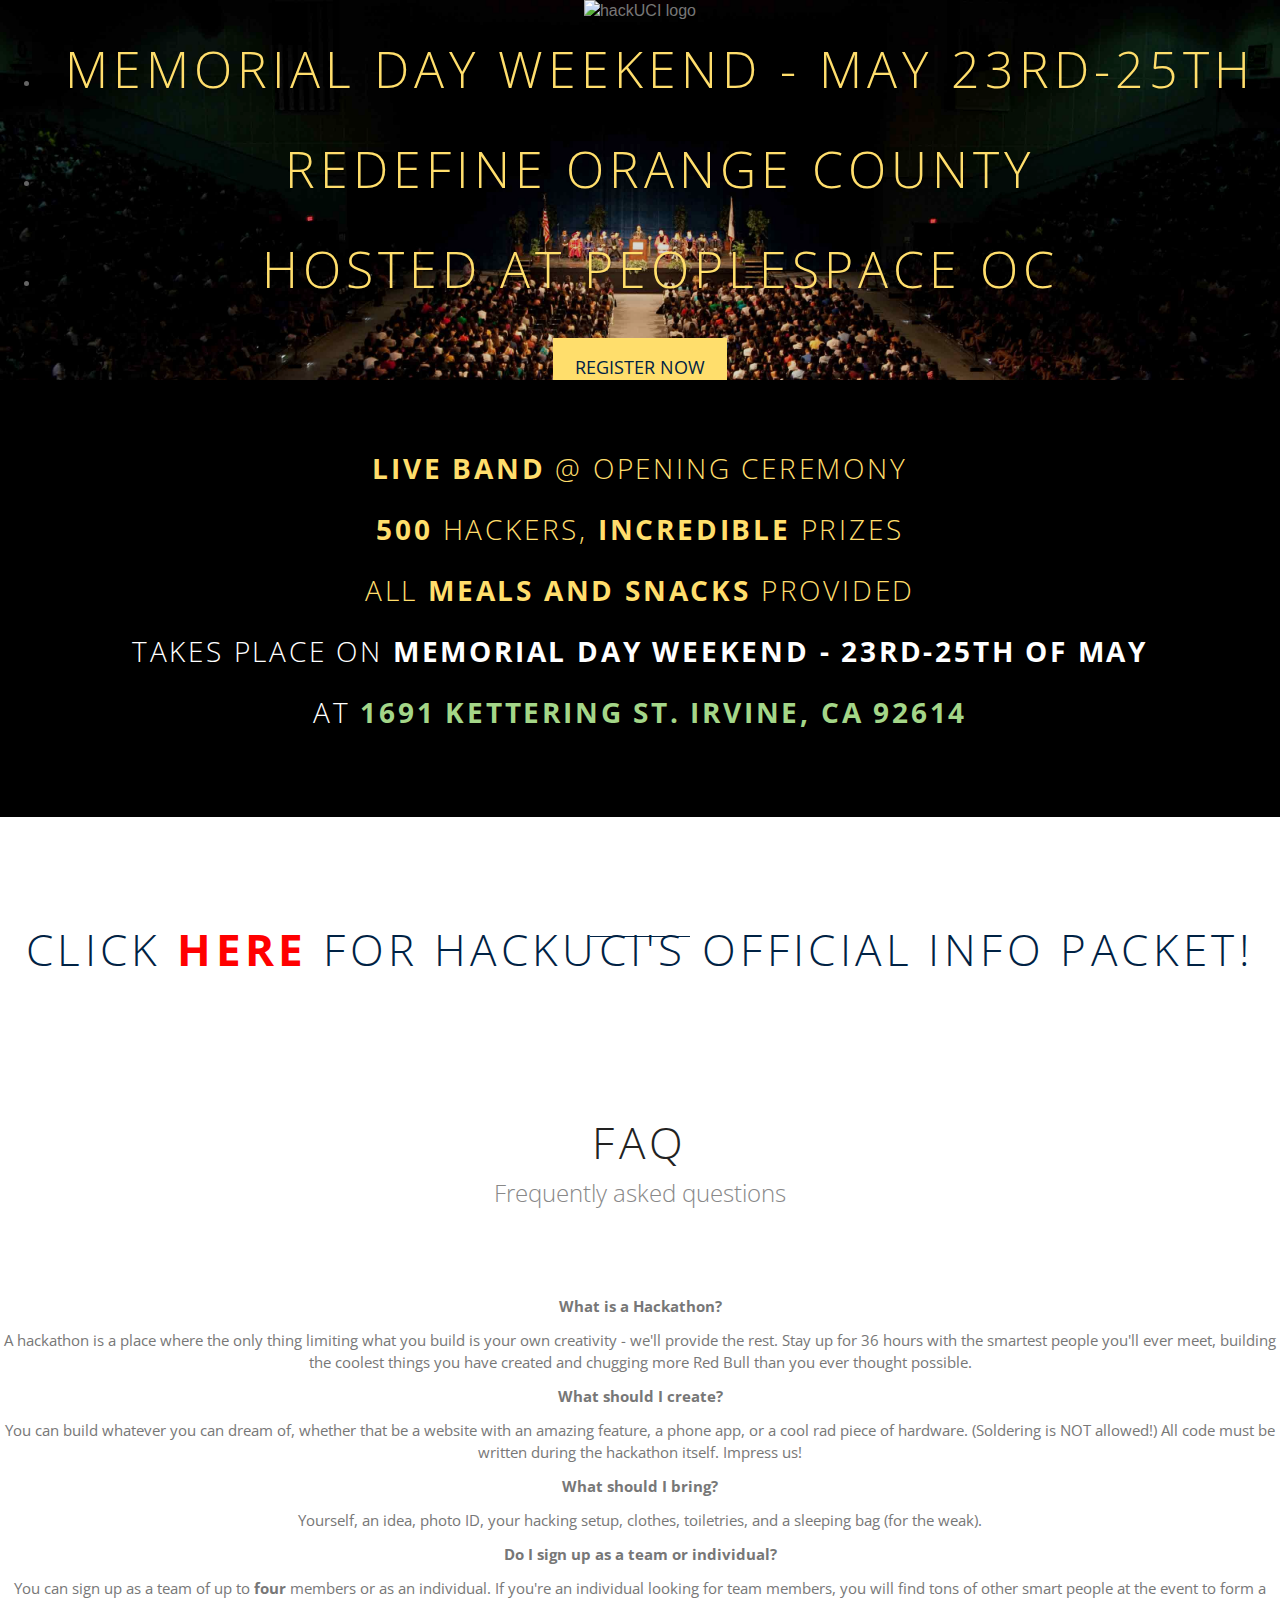
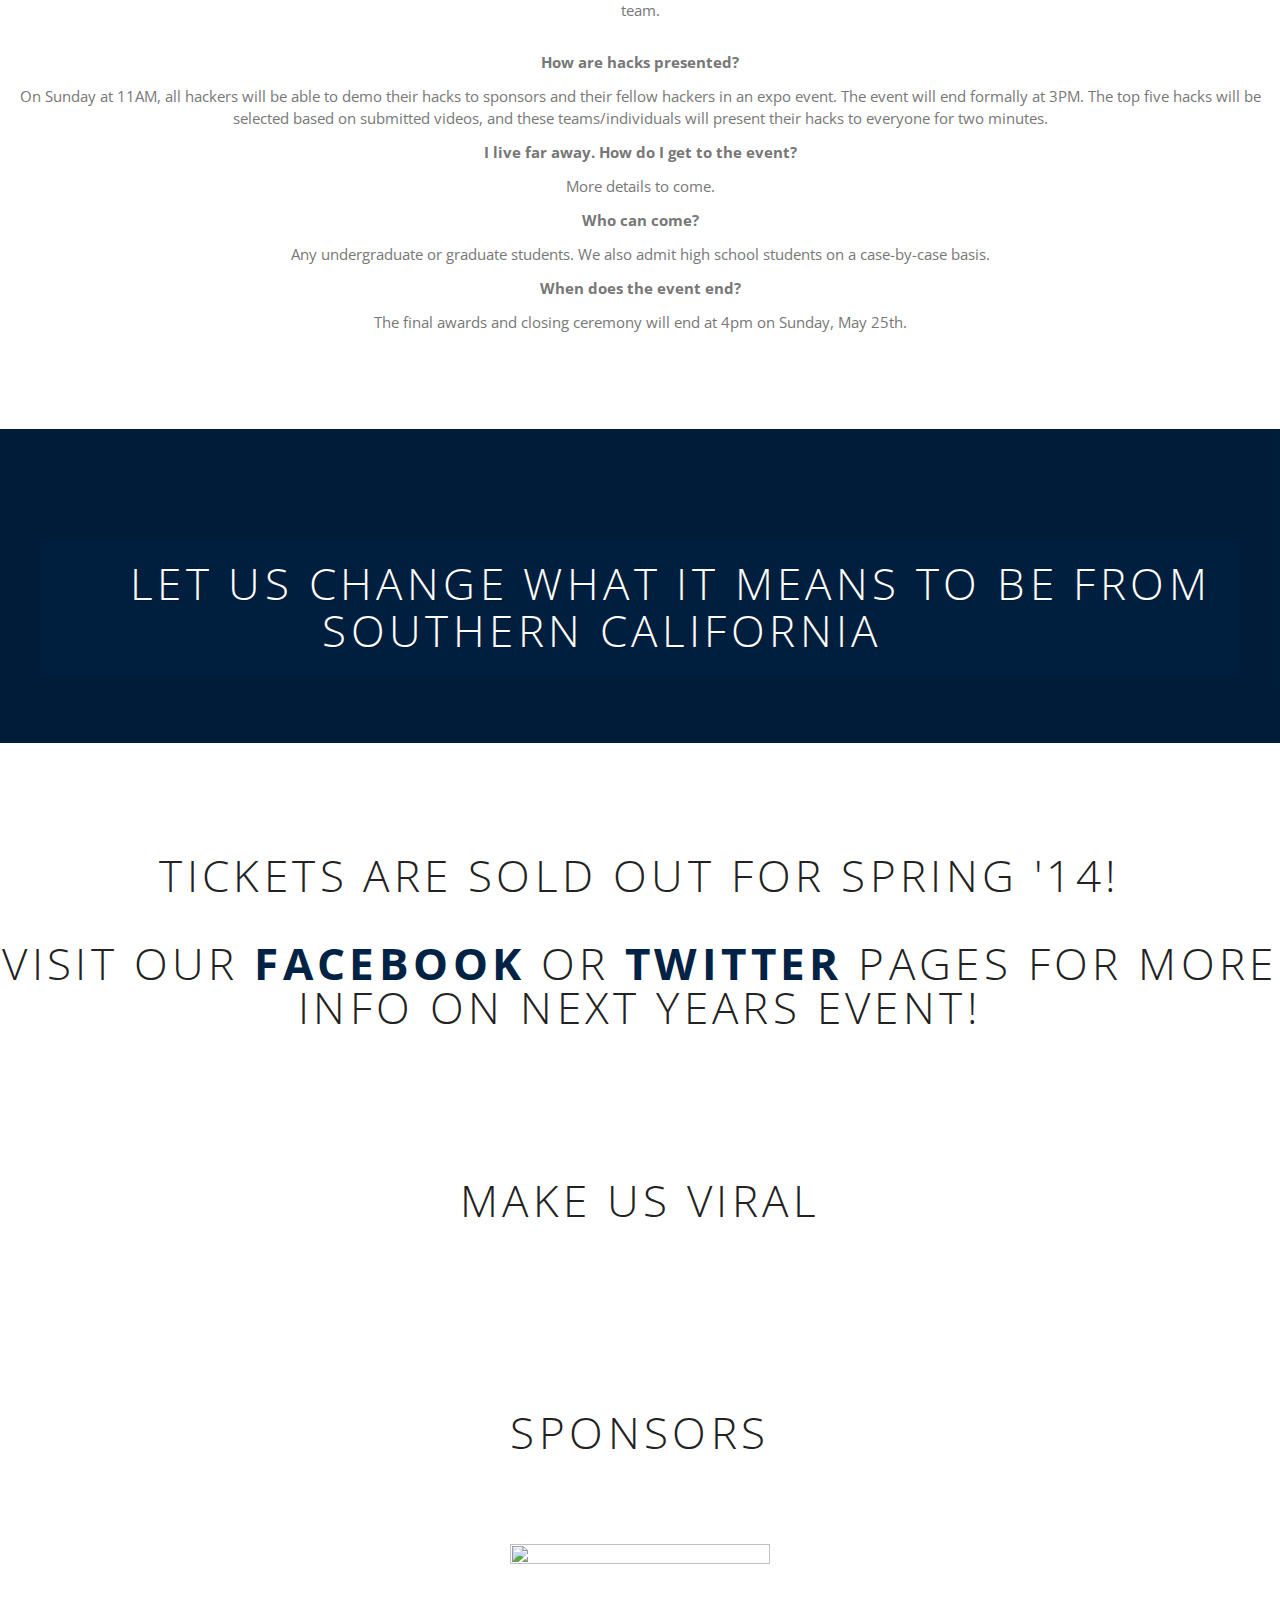
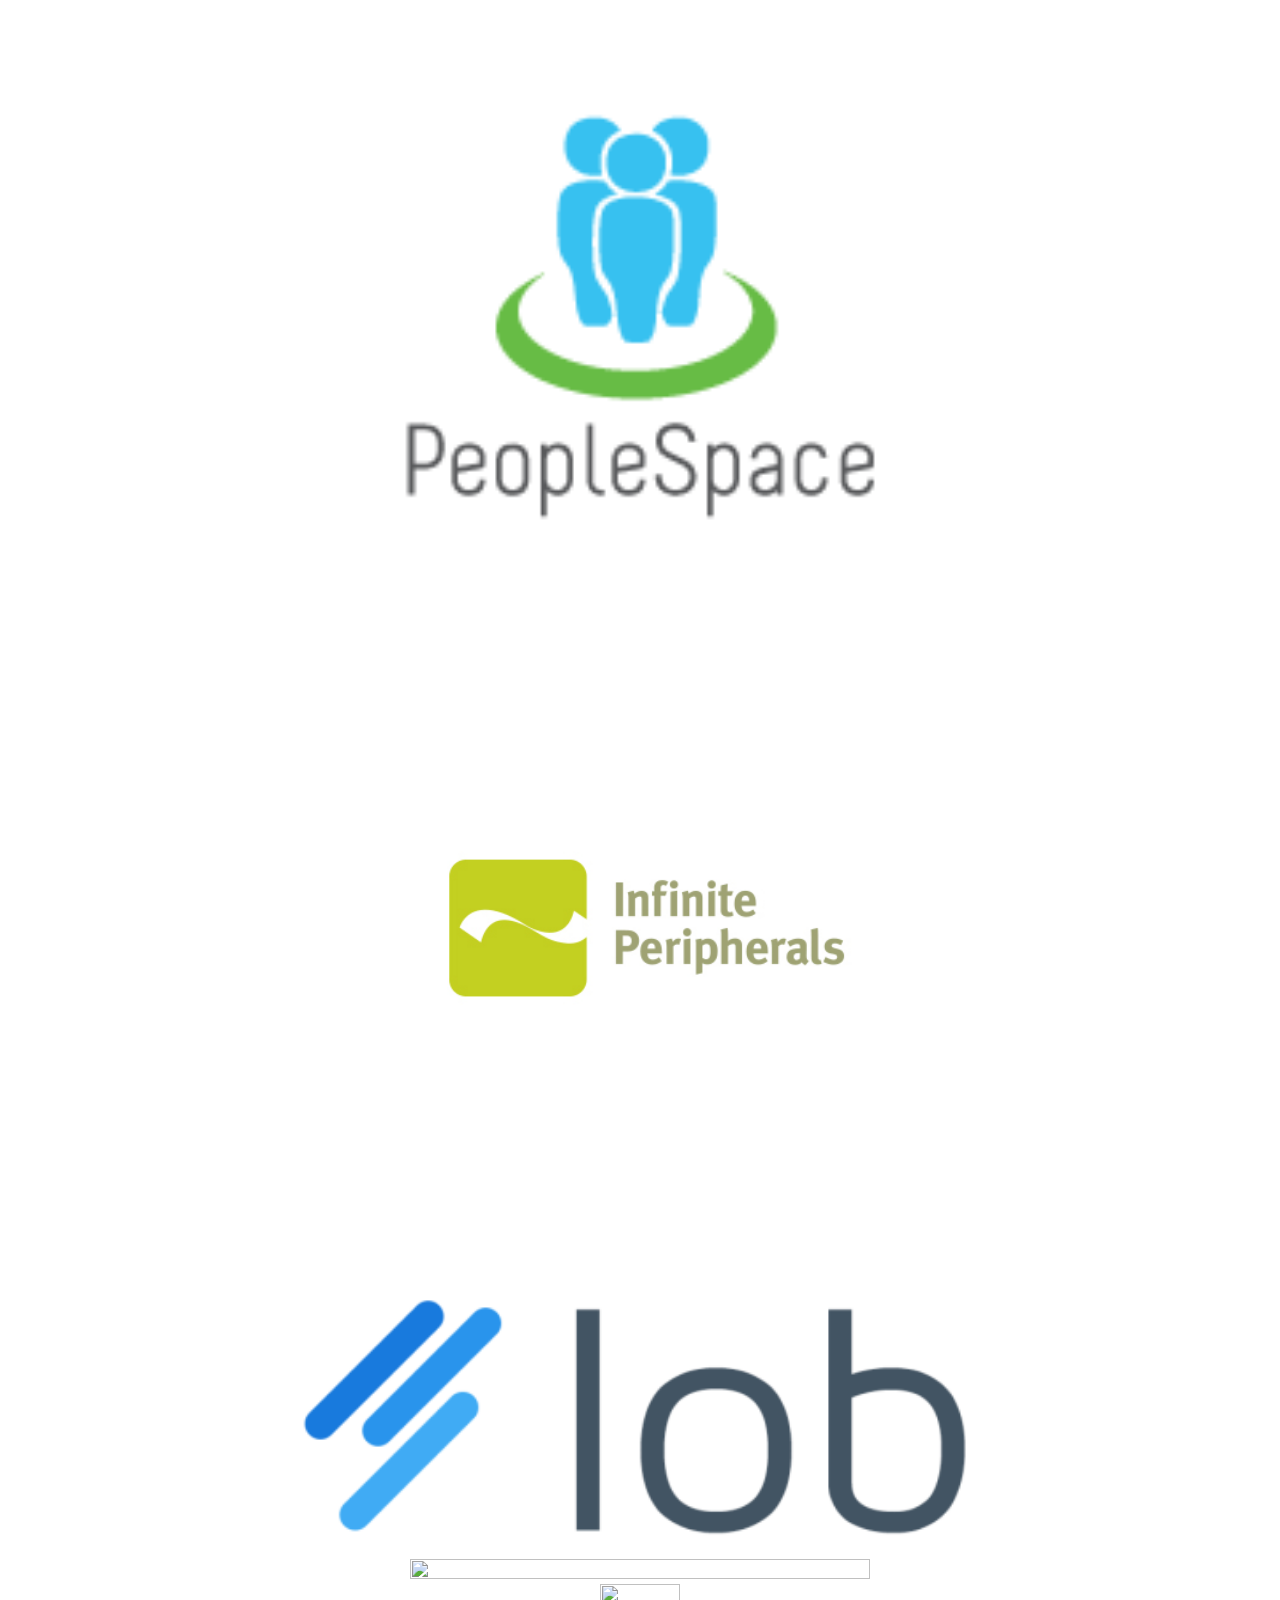
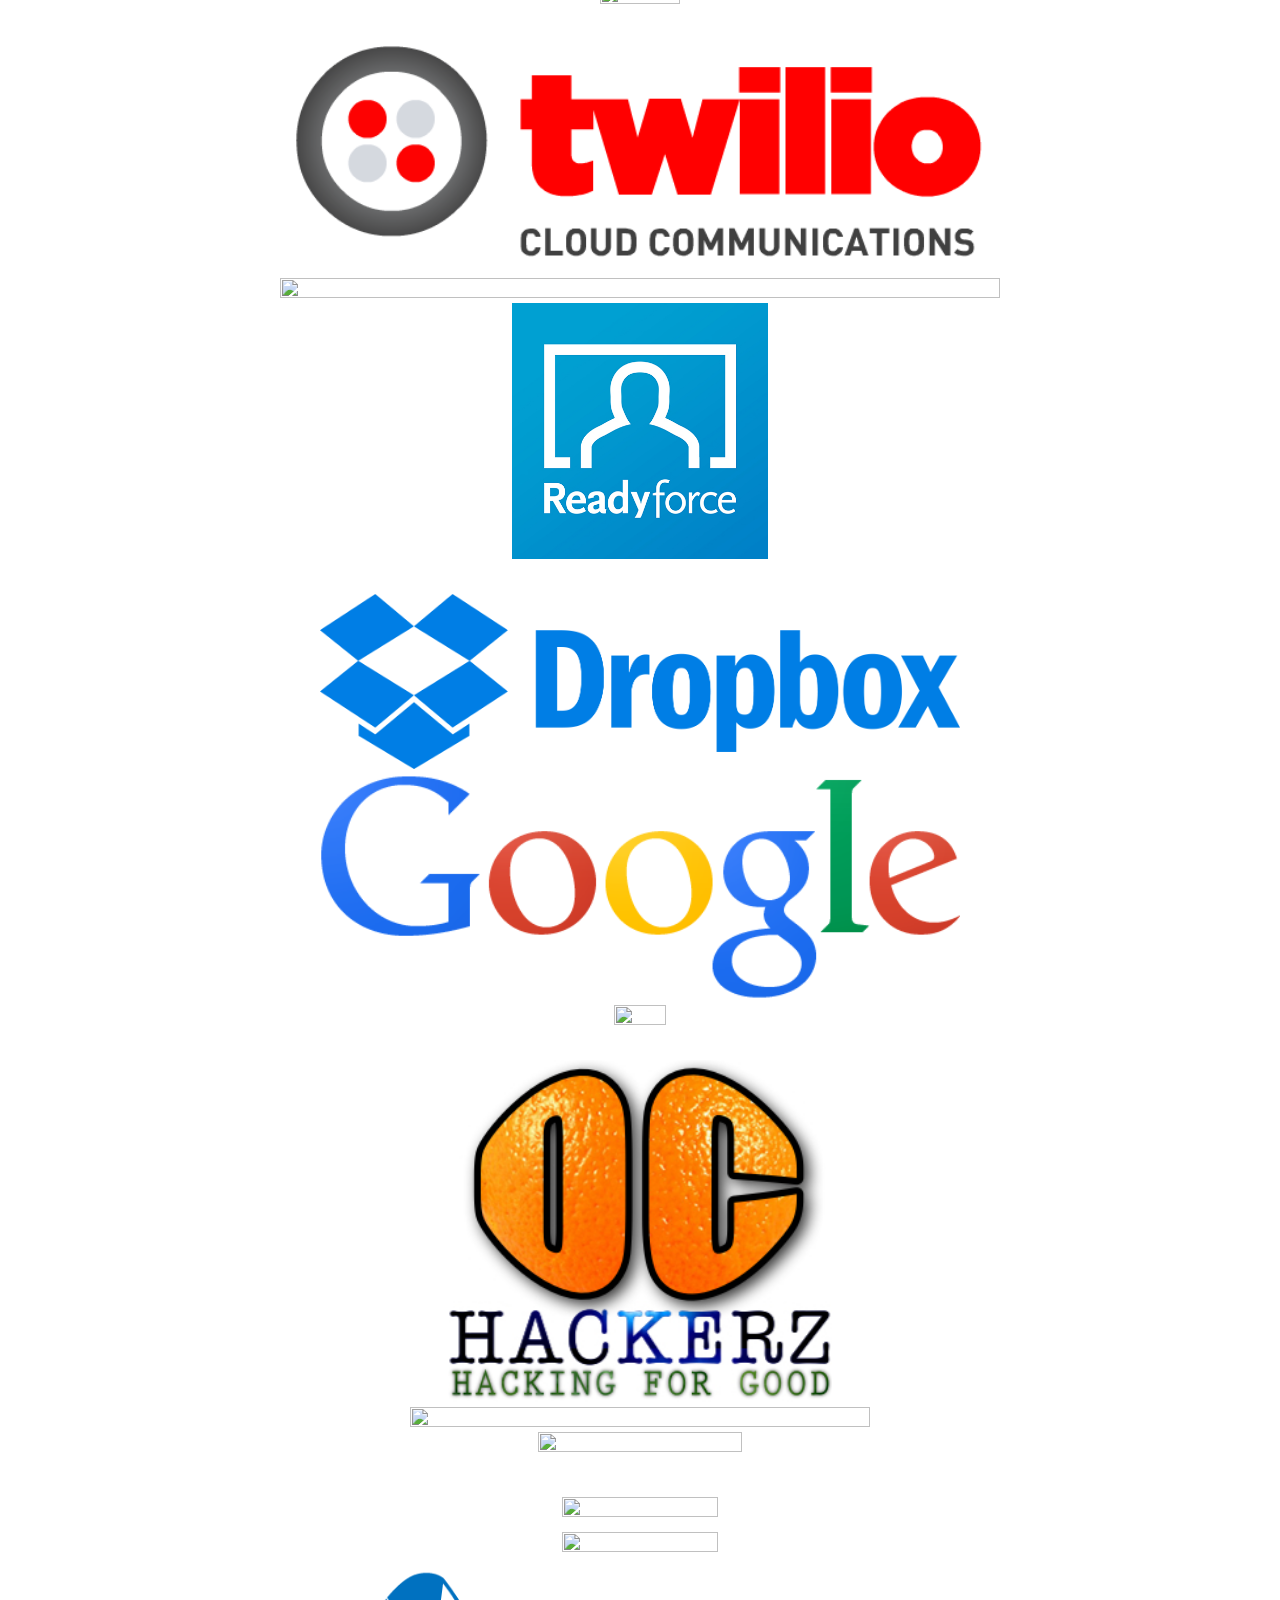
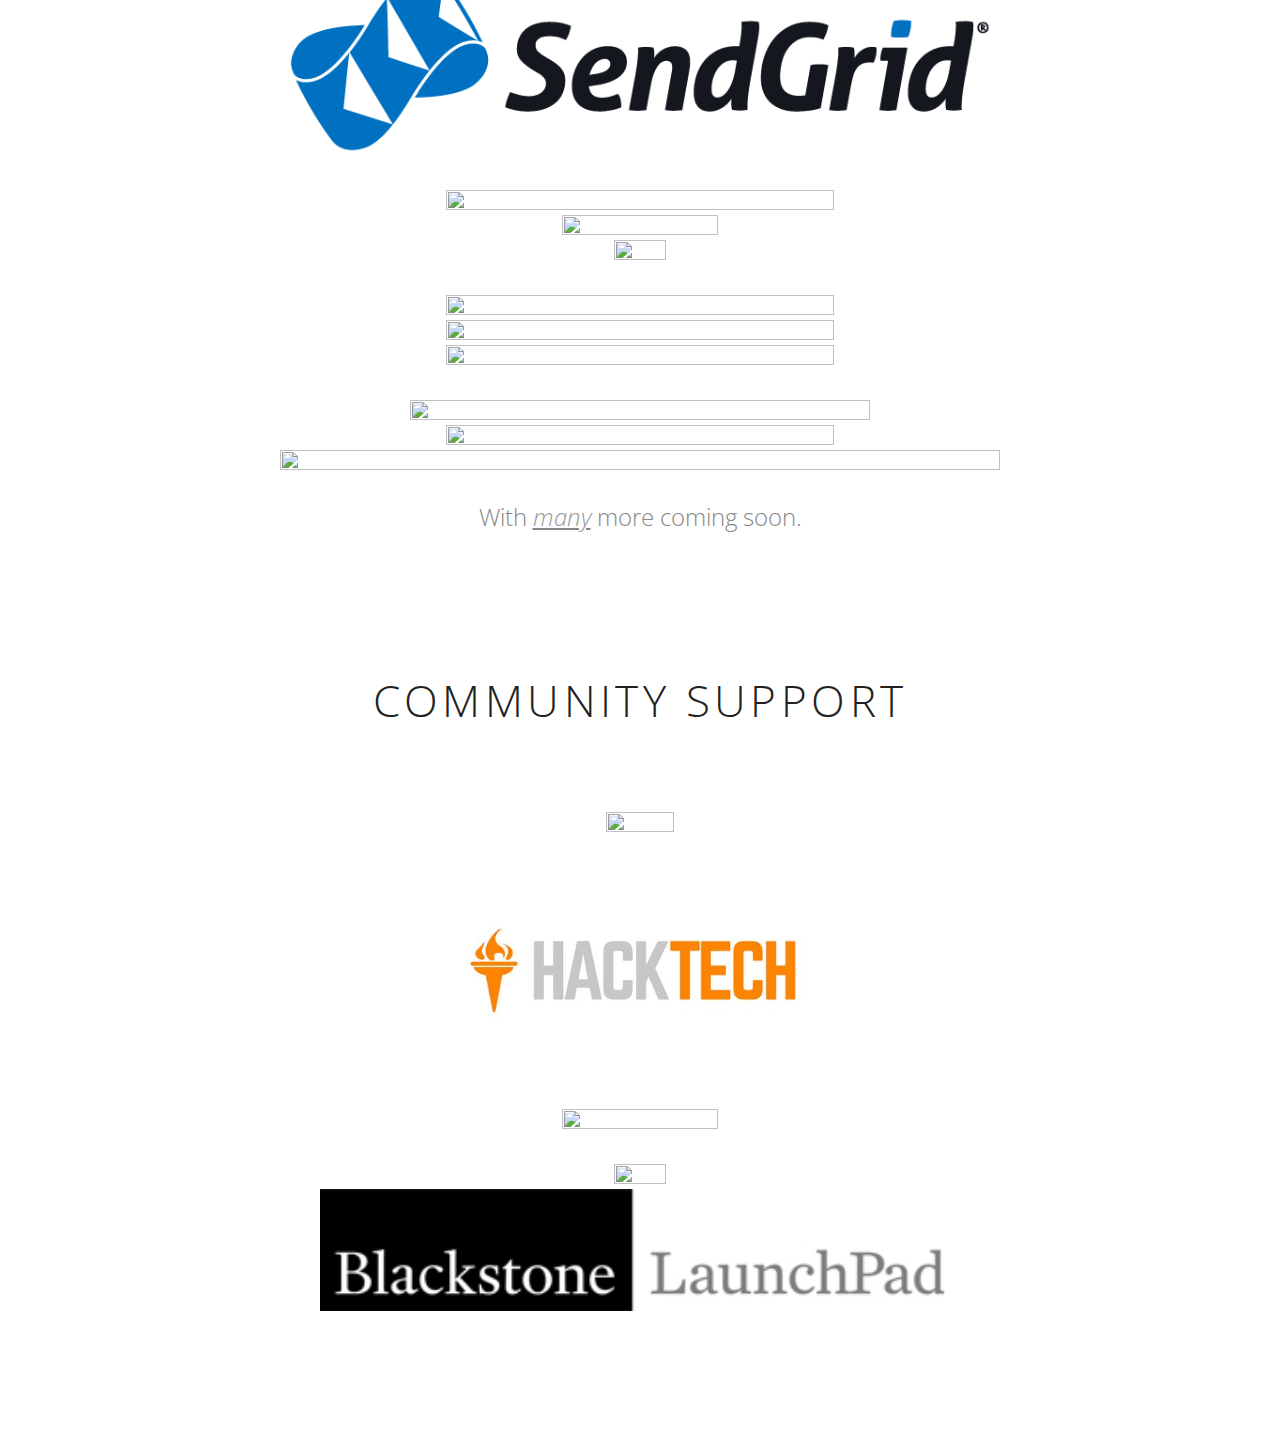
==== commit 860591b9: "added info packet and info packet and removed registration link" ====
--- a/index.html
+++ b/index.html
@@ -158,7 +158,7 @@
                     <h1 class="center-text"><strong>Live band</strong> @ opening ceremony</h1>
                     <!--<h1 class="center-text"><strong>Oculus Virtual Reality</strong> 
                         kits & prizes aplenty</h1>-->
-                    <h1 class="center-text"><strong>750+</strong> Hackers, 
+                    <h1 class="center-text"><strong>500</strong> Hackers, 
                         <strong>Incredible</strong> Prizes</h1>
                     <h1 class="center-text">All <strong>meals and snacks</strong> provided</h1>
                     <!--<h1 class="center-text"><strong>36 hours</strong> of hacking</h1>-->
@@ -171,6 +171,22 @@
                 </div>
             </div>
         </section>
+
+
+    <section class="slice" id="register">
+        <div class="container">
+            <div class="row">
+                <div class="col-md-12">
+                    <br>
+                    <br>
+                    <h1><a href="info.pdf">Click <strong style="color:red;">here</strong> 
+                            for HackUCI's official info packet!</a></h1>
+                </div>
+            </div>
+        </div>
+    </section>
+
+
         <section class="slice" id="faq">
             <div class="container">
                 <div class="row">
@@ -189,7 +205,7 @@
                     <div class="col-md-3 col-sm-6">
                         <article class="boxFeature-2">
                             <p><strong>What should I create?</strong></p>
-                            <p>You can build whatever you can dream of, whether that be a website with an amazing feature, a phone app, or a cool rad piece of hardware. (Soldering is NOT allowed!) Our only rule is that all code must be written during the hackathon itself. Impress us!</p>
+                            <p>You can build whatever you can dream of, whether that be a website with an amazing feature, a phone app, or a cool rad piece of hardware. (Soldering is NOT allowed!) All code must be written during the hackathon itself. Impress us!</p>
                         </article>
                     </div>
                     <div class="col-md-3 col-sm-6">
@@ -209,7 +225,8 @@
                     <div class="col-md-3 col-sm-6 ">
                         <article class="boxFeature-2">
                         <p><strong>How are hacks presented?</p></strong>
-                        <p>On Sunday at 12:00pm, all hackers will be able to demo their hacks to sponsors and their fellow hackers in an expo event. Fifteen hacks will be selected based on submitted videos, and these teams/individuals will present their hacks to everyone for two minutes.
+                        <p>On Sunday at 11AM, all hackers will be able to demo their hacks to sponsors and their fellow hackers in an expo event. The event will end formally at 3PM.
+                        The top five hacks will be selected based on submitted videos, and these teams/individuals will present their hacks to everyone for two minutes.
                         </p></article>
                     </div>
                     <div class="col-md-3 col-sm-6 ">
@@ -255,7 +272,14 @@
                 <div class="col-md-12">
                     <br>
                     <br>
-                    <h1><a href="http://hackuci.eventbrite.com">Click <strong>here</strong> to register for hackUCI Spring 2014!</a></h1>
+                    <center>
+                    <h1>Tickets are sold out for Spring '14!
+                        <br>
+                        <br>
+                        Visit our <strong><a target="_blank" href="https://www.facebook.com/hackUCIrvine">Facebook</a></strong> or <strong><a target="_blank" href="http://twitter.com/hackuci">Twitter</a></strong> pages</a></strong> for more info on next years event!</h1>
+                    </center>
+                    <!--
+                    <h1><a href="http://hackuci.eventbrite.com">Click <strong>here</strong> to register for hackUCI Spring 2014!</a></h1>-->
 <!--
 <link href="//cdn-images.mailchimp.com/embedcode/classic-081711.css" rel="stylesheet" type="text/css">
 <style type="text/css">
@@ -569,16 +593,6 @@
                     </article>
                     </a>
                 </div>
-                <!--
-               <div class="col-md-4 col-sm-6">
-                    <article class="boxFeature-2">
-                    <a href="https://www.motorola.com/" target="_blank">
-                    <img style="height:45%;width:45%;margin-top:-20px;" 
-                        src="/images/sponsors/motorola.jpg"/>
-                    </a>
-                    </article>
-                </div>
-                -->
             </div>
             <div class="row sponsor_row">
                 <div class="col-md-4 col-sm-6 ">
@@ -725,27 +739,35 @@
                 </div>
                 <div class="col-md-4 col-sm-6">
                     <article class="boxFeature-2">
+                    <a href="https://developers.kloudless.com/" target="_blank">
+                    <img style="height:55%;width:55%;" 
+                        src="/images/sponsors/kloudless.png"/>
+                    </article>
+                    </a>
+                </div>
+            </div>
+            <div class="row sponsor_row">
+                <div class="col-md-4 col-sm-6">
+                    <article class="boxFeature-2">
                     <a href="http://www.cccewd.net/initiative_iima4biz.cfm" target="_blank">
-                    <img style="height:30%;width:30%;" 
+                    <img style="height:60%;width:60%;" 
                         src="/images/sponsors/dsn.jpg"/>
                     </article>
                     </a>
                 </div>
-            </div>
-            <div class="row sponsor_row">
+                <div class="col-md-4 col-sm-6">
+                    <article class="boxFeature-2">
+                    <a href="http://vitallinkoc.org/" target="_blank">
+                    <img style="height:55%;width:55%;" 
+                        src="/images/sponsors/vitallink.jpg"/>
+                    </article>
+                    </a>
+                </div>
                 <div class="col-md-4 col-sm-6">
                     <article class="boxFeature-2">
                     <a href="http://ivecg.uci.edu/" target="_blank">
                     <img style="height:75%;width:75%;" 
                         src="/images/sponsors/ivecg.jpg"/>
-                    </article>
-                    </a>
-                </div>
-                <div class="col-md-4 col-sm-6">
-                    <article class="boxFeature-2">
-                    <a href="http://vitallinkoc.org/" target="_blank">
-                    <img style="height:55%;width:55%;" 
-                        src="/images/sponsors/vitallink.jpg"/>
                     </article>
                     </a>
                 </div>
@@ -764,9 +786,11 @@
             <div class="row sponsor_row">
                 <div class="col-md-12 col-sm-12">
                     <article class="boxFeature-2">
+                    <a href="http://wics.ics.uci.edu" target="_blank">
                     <img style="height:23%;width:23%;" 
                         src="/images/sponsors/wics_logo.png"/>
                     </article>
+                    </a>
                 </div>
             </div>
             <div class="row sponsor_row">
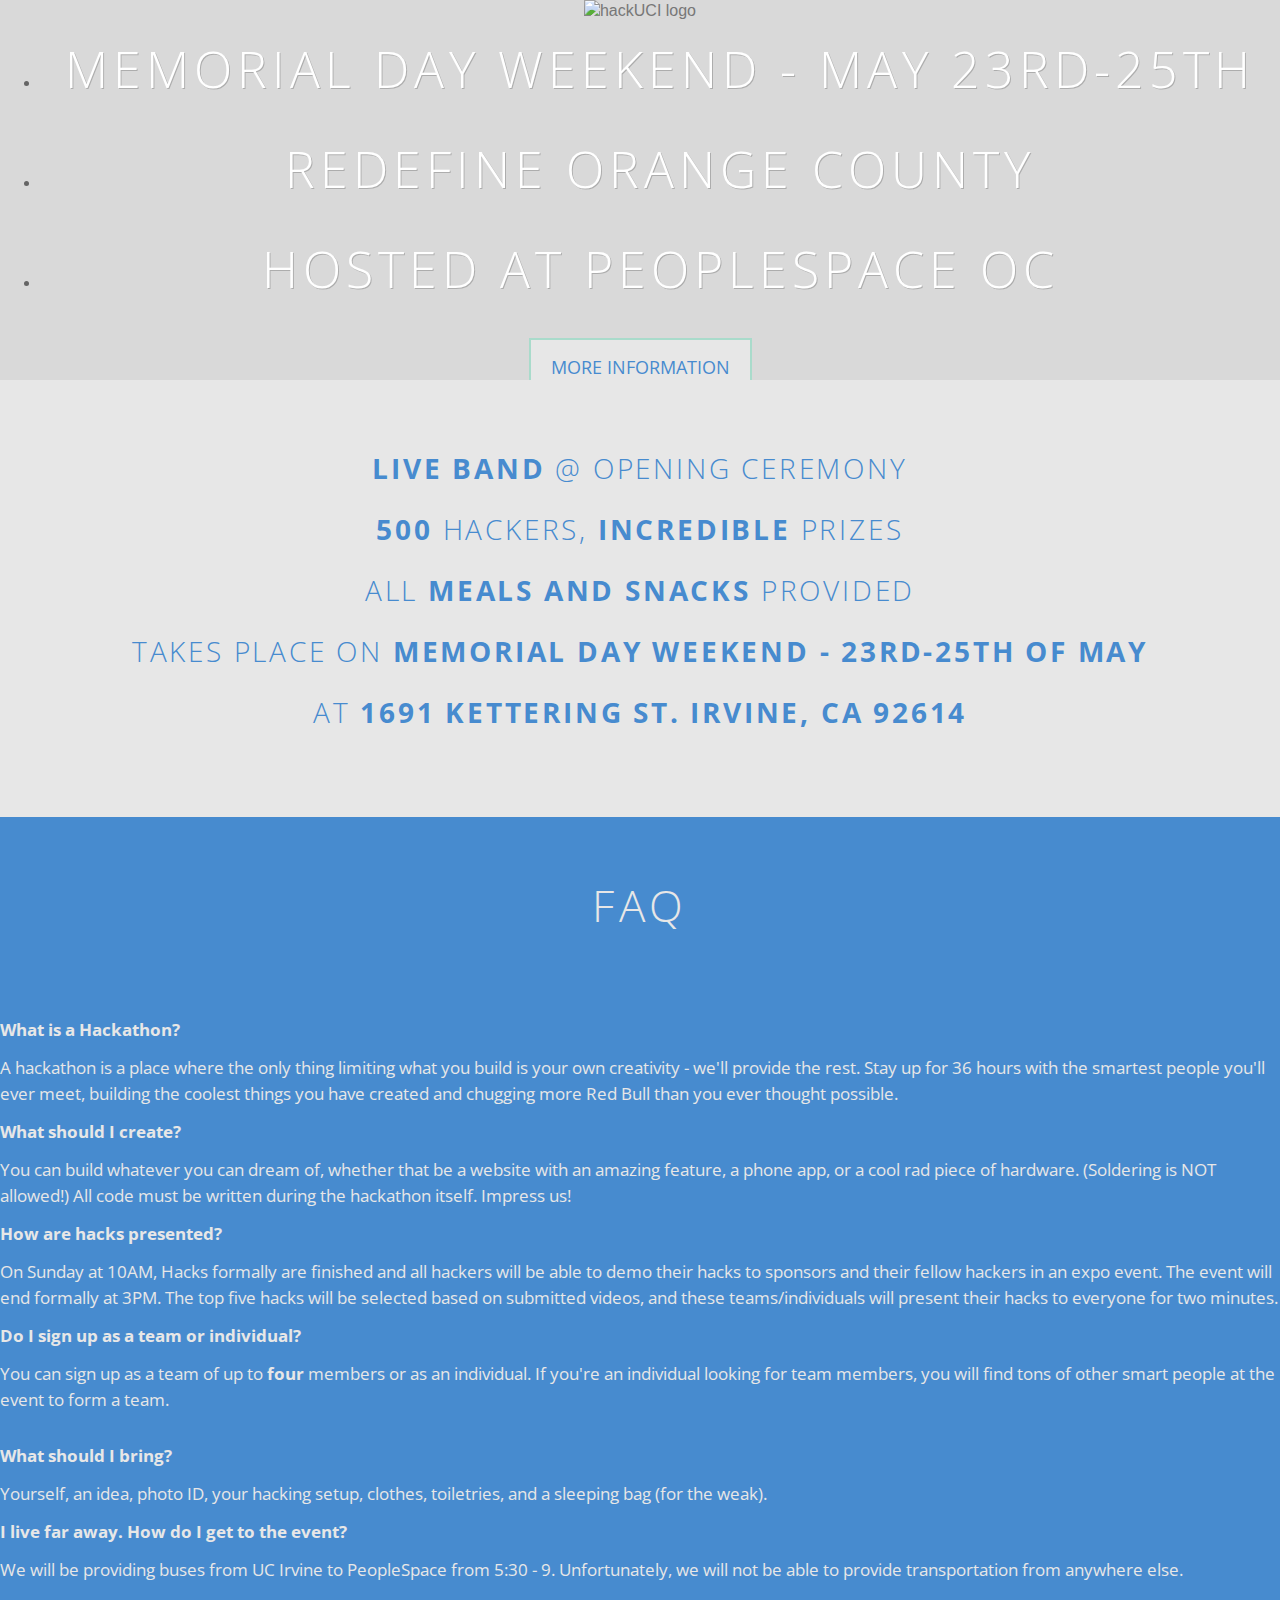
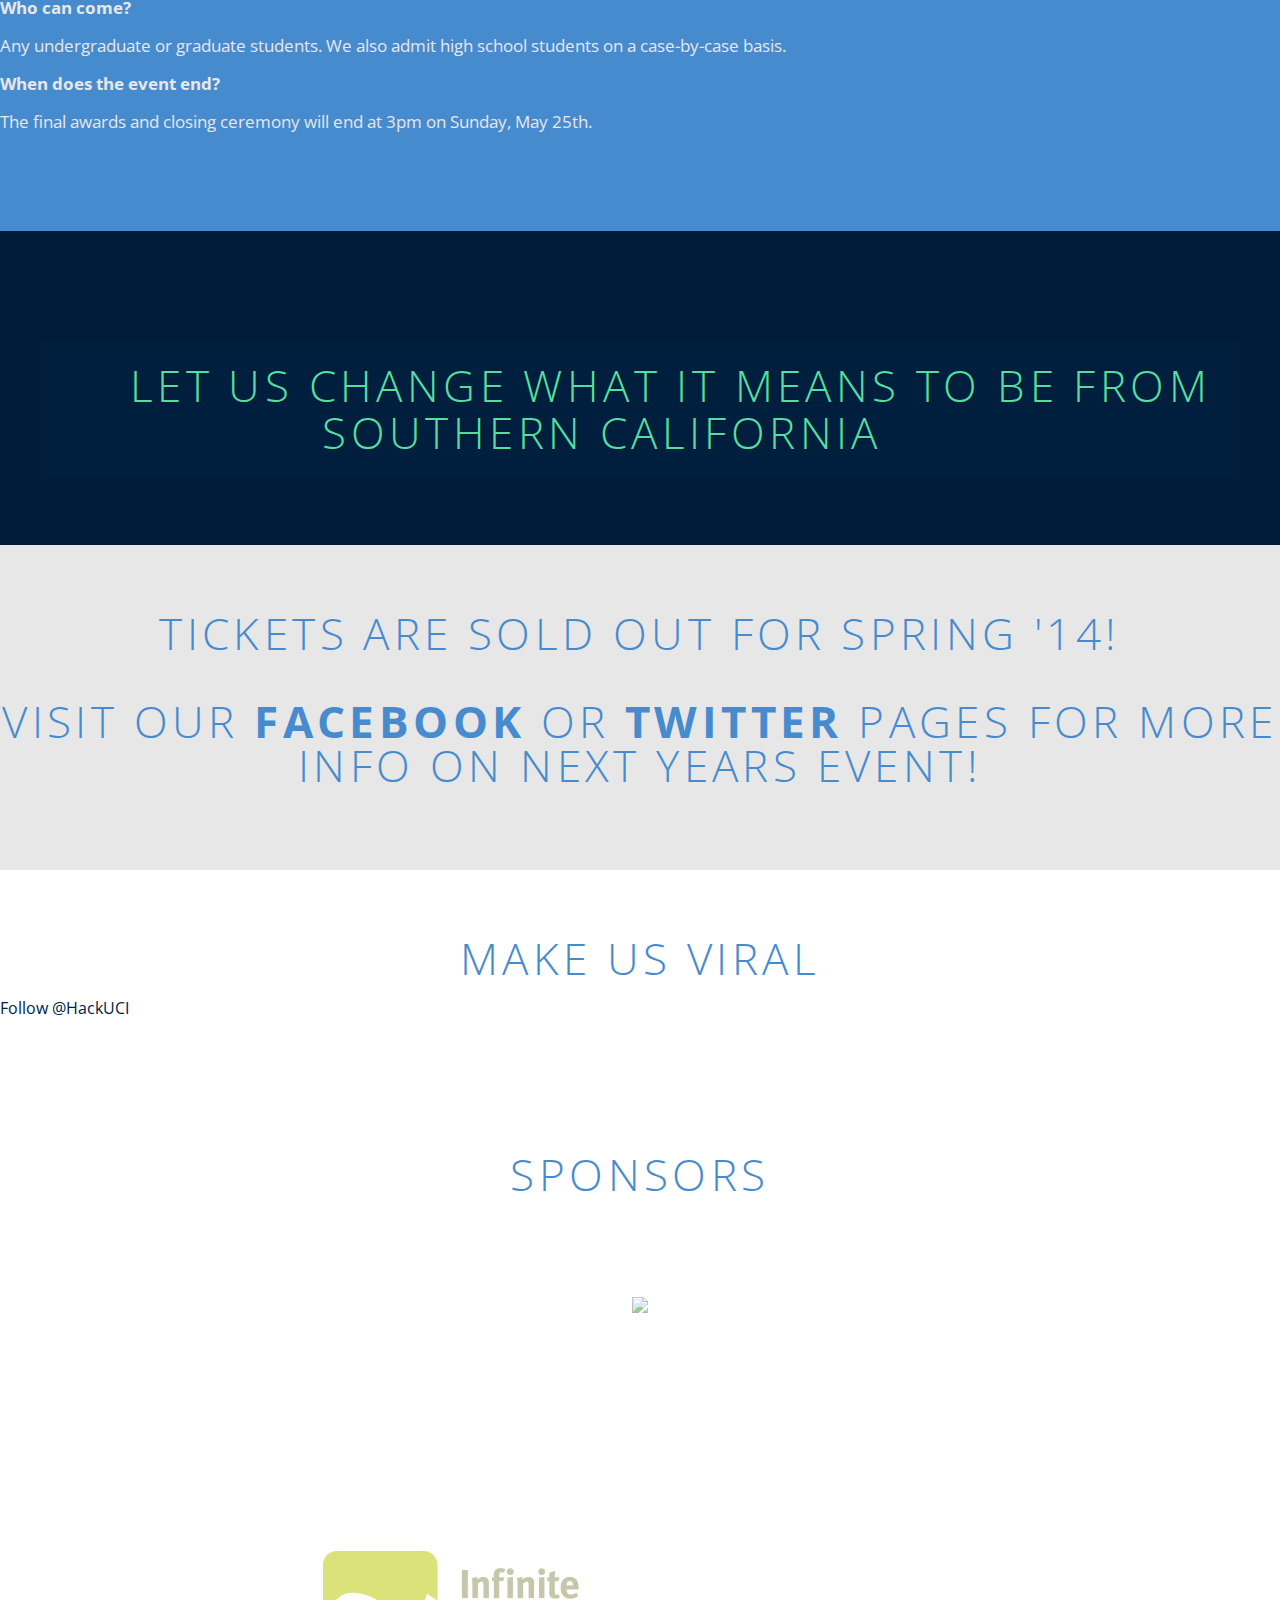
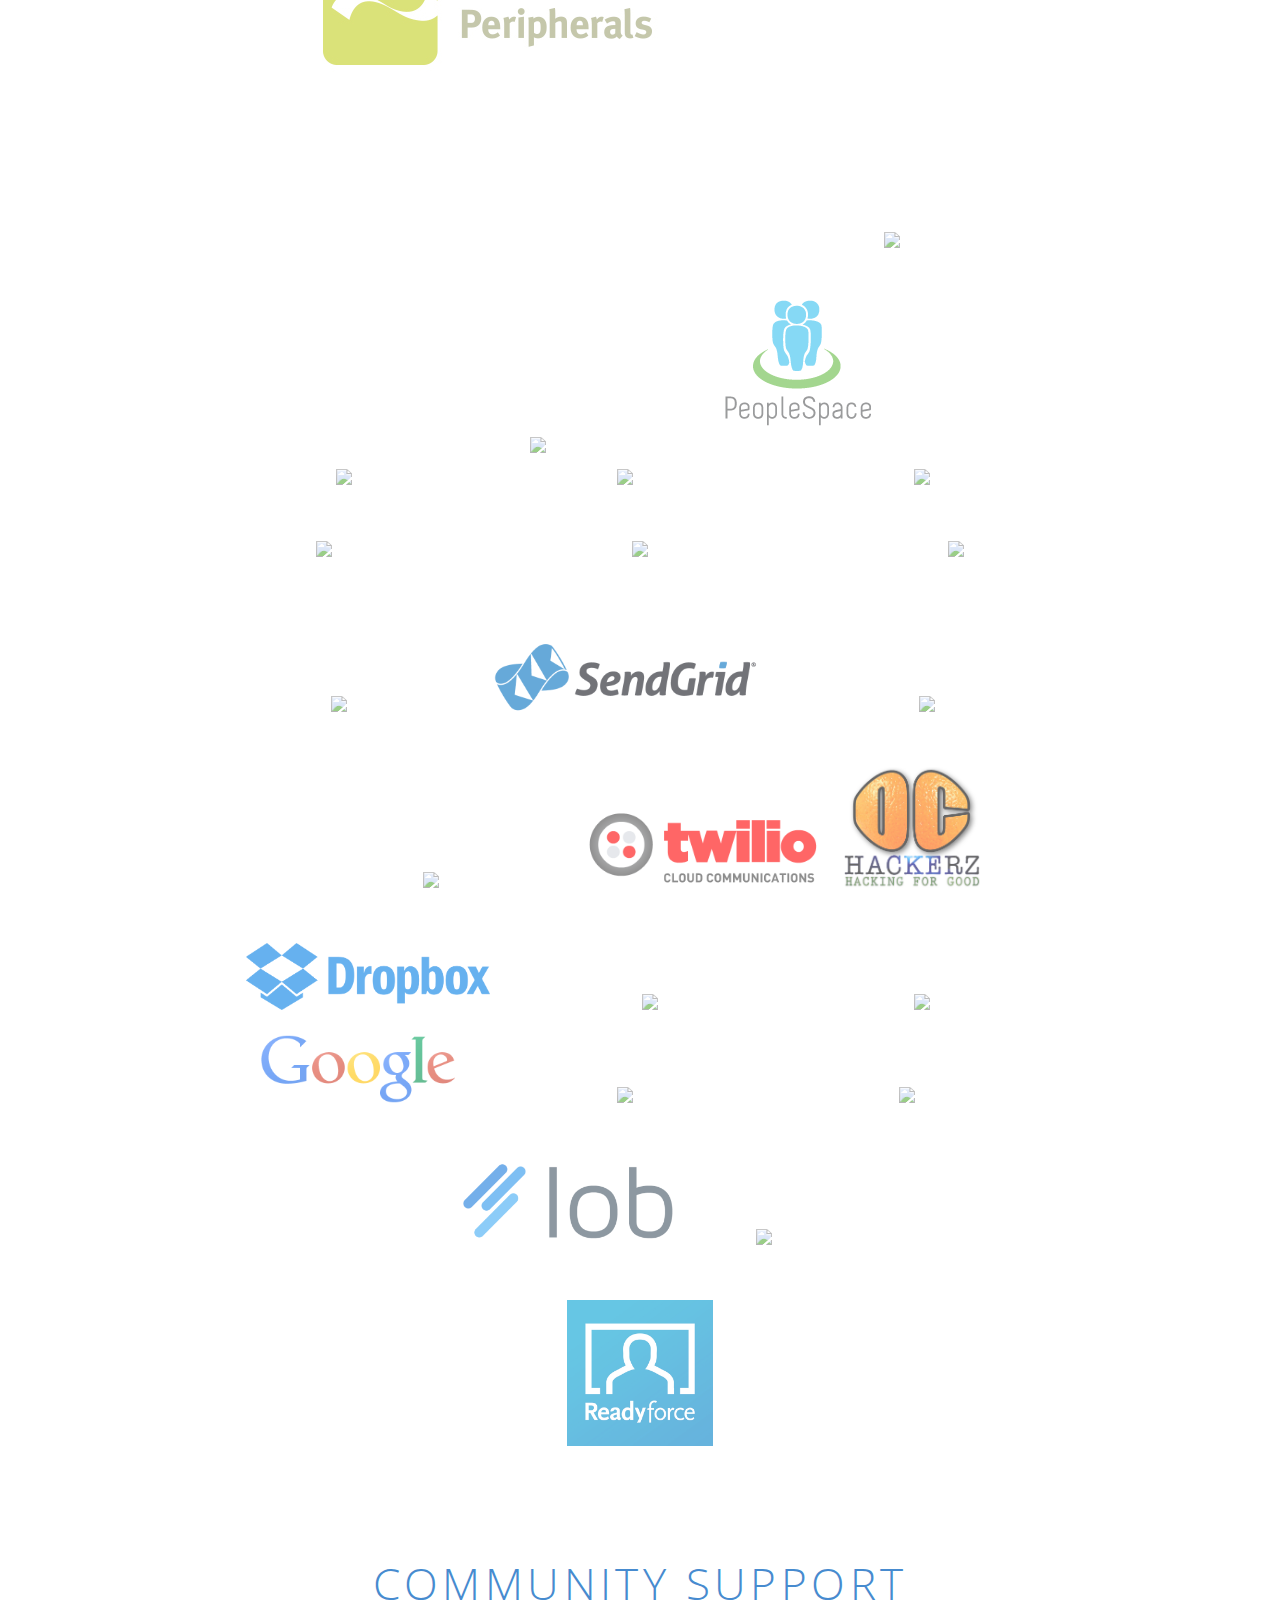
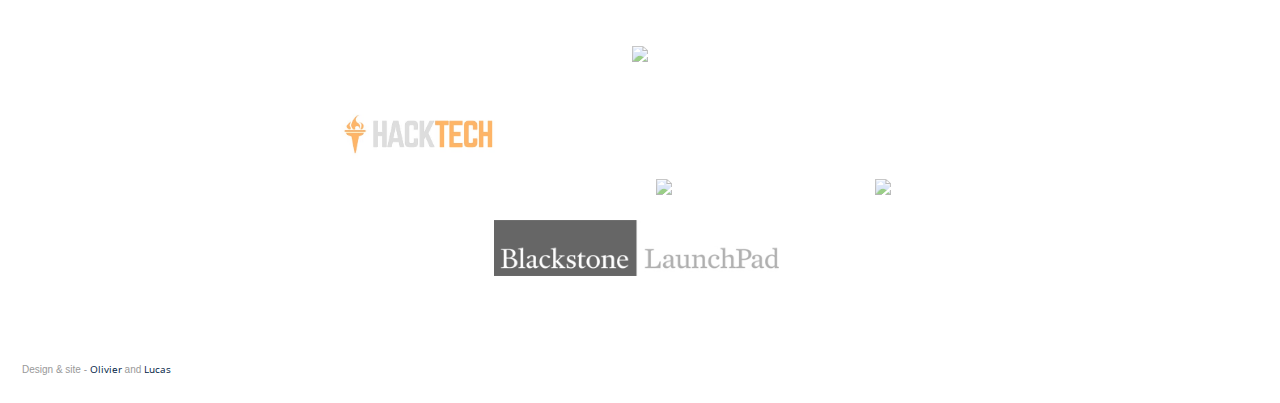
==== commit 34adcd1d: "added aws pdf and changes up logos again" ====
--- a/index.html
+++ b/index.html
@@ -7,16 +7,16 @@
 <!--<![endif]-->
 <head>
     <meta charset="utf-8">
-    <title>hackUCI - UCI's first Hackathon</title>
+    <title>HackUCI - UCI's first Hackathon</title>
 
     <meta name="description" content="">
     <meta name="author" content="Lucas Ou-Yang">
 
-    <meta property="og:title" content="hackUCI - Redefine Orange County"/>
+    <meta property="og:title" content="HackUCI - Redefine Orange County"/>
     <meta property="og:type" content="website"/>
     <meta property="og:image" content="http://hackuci.com/images/fb_og.jpg"/>
     <meta property="og:url" content="http://www.hackuci.com/"/>
-    <!--<meta property="og:site_name" content="hackUCI"/>-->
+    <!--<meta property="og:site_name" content="HackUCI"/>-->
     <meta property="fb:admins" content="lucas.ouyang.7"/>
     <!--<meta property="fb:app_id" content=""/>-->
     <meta property="og:description" content="Historically, Orange County and Southern California have 
@@ -45,8 +45,8 @@
     <link type="text/css" rel="stylesheet" href="font-icons/custom-icons/css/custom-icons.css">
     <link type="text/css" rel="stylesheet" href="font-icons/custom-icons/css/custom-icons-ie7.css">
 
-    <link type="text/css" rel="stylesheet" href="css/style.css">
-    <link type="text/css" id="colors" rel="stylesheet" href="css/colors.css">
+    <link type="text/css" rel="stylesheet" href="css/style-1.css">
+    <link type="text/css" id="colors" rel="stylesheet" href="css/colors-1.css">
 
     <!--[if lt IE 9]><script src="http://html5shim.googlecode.com/svn/trunk/html5.js"></script> <![endif]-->
     <script src="js/modernizr-2.6.1.min.js"></script>
@@ -148,11 +148,17 @@
                         </ul>
 
                     </div> 
-                    <a href="http://hackuci.eventbrite.com" target="_blank" class="homeBtn btn">register now</a>
+                    <!--
+                    <a href="http://hackuci.eventbrite.com" target="_blank" 
+                        class="homeBtn btn">register now</a>
+                    -->
+                    <a href="info.pdf" target="_blank" style="color:#478BCF;background-color:#E7E7E7;"
+                        class="homeBtn btn">More information</a>
 
             </div>
         </section>
-        <section class="slice color4 noPaddingBottom" id="about" style="background-color:#000;">
+        <section class="slice color4 noPaddingBottom" id="about" 
+                style="background-color:#E7E7E7;">
             <div class="container">
                 <div class="row">
                     <h1 class="center-text"><strong>Live band</strong> @ opening ceremony</h1>
@@ -163,16 +169,18 @@
                     <h1 class="center-text">All <strong>meals and snacks</strong> provided</h1>
                     <!--<h1 class="center-text"><strong>36 hours</strong> of hacking</h1>-->
                     <!--<h1 class="center-text">Endless amounts of <strong>free swag</strong></h1>-->
-                    <h1 class="center-text dateTime">Takes place on <strong>
+                    <h1 class="center-text">Takes place on <strong>
                             Memorial Day Weekend - 23rd-25th of May</strong></h1>
-                            
-                    <h1 class="center-text dateTime">at <strong style="color:rgb(164, 214, 136);">
+                    <!-- add "datetime" as a class to change the color of one of these
+                            H1's -->
+                    <h1 class="center-text">at <strong>
                     1691 Kettering St. Irvine, CA 92614</strong></h1>
                 </div>
             </div>
         </section>
 
 
+        <!--
     <section class="slice" id="register">
         <div class="container">
             <div class="row">
@@ -185,14 +193,16 @@
             </div>
         </div>
     </section>
-
-
-        <section class="slice" id="faq">
+    -->
+
+
+        <section class="slice" id="faq" style="background-color:#478BCF;color:#E7E7E7;">
             <div class="container">
                 <div class="row">
                     <div class="col-xs-12">
-                        <h1>FAQ</h1>
-                        <h2 class="subTitle">Frequently asked questions</h2>
+                        <h1 style="color:#E7E7E7;">FAQ</h1>
+                        <h2 style="background-color:#E7E7E7;color:#E7E7E7;" 
+                            class="subTitle whiteSub"></h2>
                     </div>
                 </div>
                 <div class="row sponsor_row">
@@ -208,12 +218,16 @@
                             <p>You can build whatever you can dream of, whether that be a website with an amazing feature, a phone app, or a cool rad piece of hardware. (Soldering is NOT allowed!) All code must be written during the hackathon itself. Impress us!</p>
                         </article>
                     </div>
-                    <div class="col-md-3 col-sm-6">
+
+                    <div class="col-md-3 col-sm-6 ">
                         <article class="boxFeature-2">
-                            <p><strong>What should I bring?</strong></p>
-                            <p>Yourself, an idea, photo ID, your hacking setup, clothes, toiletries, and a sleeping bag (for the weak).</p>
-                        </article>
-                    </div>
+                        <p><strong>How are hacks presented?</p></strong>
+                        <p>On Sunday at 10AM, Hacks formally are finished and all hackers will be able to demo 
+                        their hacks to sponsors and their fellow hackers in an expo event. The event will end formally at 3PM.
+                        The top five hacks will be selected based on submitted videos, and these teams/individuals will present their hacks to everyone for two minutes.
+                        </p></article>
+                    </div>
+ 
                     <div class="col-md-3 col-sm-6">
                         <article class="boxFeature-2">
                             <p><strong>Do I sign up as a team or individual?</p></strong>
@@ -222,19 +236,20 @@
                     </div>	
                 </div>
                 <div class="row sponsor_row">
-                    <div class="col-md-3 col-sm-6 ">
+                    <div class="col-md-3 col-sm-6">
                         <article class="boxFeature-2">
-                        <p><strong>How are hacks presented?</p></strong>
-                        <p>On Sunday at 11AM, all hackers will be able to demo their hacks to sponsors and their fellow hackers in an expo event. The event will end formally at 3PM.
-                        The top five hacks will be selected based on submitted videos, and these teams/individuals will present their hacks to everyone for two minutes.
-                        </p></article>
-                    </div>
-                    <div class="col-md-3 col-sm-6 ">
+                            <p><strong>What should I bring?</strong></p>
+                            <p>Yourself, an idea, photo ID, your hacking setup, clothes, toiletries, and a sleeping bag (for the weak).</p>
+                        </article>
+                    </div>
+                   <div class="col-md-3 col-sm-6 ">
                         <article class="boxFeature-2">
-                        <p><strong>I live far away. How do I get to the event?
-                            </p></strong>
-                            <p>More details to come.
-                        </p></article>
+                        <p><strong>I live far away. How do I get to the event?</p></strong>
+                        <p>
+                        We will be providing buses from UC Irvine to PeopleSpace from 5:30 - 9. Unfortunately, we will 
+                        not be able to provide transportation from anywhere else.
+                        </p>
+                        </article>
                     </div>
                     <div class="col-md-3 col-sm-6 ">
                         <article class="boxFeature-2">
@@ -246,7 +261,7 @@
                     <div class="col-md-3 col-sm-6 ">
                         <article class="boxFeature-2">
                         <p><strong>When does the event end?  </p></strong>
-                        <p>The final awards and closing ceremony will end at 4pm on Sunday, May 25th.</p></article>
+                        <p>The final awards and closing ceremony will end at 3pm on Sunday, May 25th.</p></article>
                     </div>
                 </div>
                 <div class="row sponsor_row">
@@ -257,26 +272,24 @@
         <div id="paralaxSlice1" data-stellar-background-ratio="0.5">
             <div class="maskParent">
                 <div class="paralaxMask" 
-        style="background-image:url(/images/uci_map.jpg);background-repeat:no-repeat;background-size:cover;"></div>
+        style="background-image:url(/images/beach-background.jpg);background-repeat:no-repeat;background-size:cover;"></div>
                 <div class="paralaxText container"> <!-- TODO, fix all of this terrible inline styling -->
                     <blockquote class="bigTitle" 
-                        style="background:rgba(0, 34, 68, 0.4);color:#fff;">Let us 
+                        style="background:rgba(0, 34, 68, 0.4);color:#52DFA1;">Let us 
                         change what it means to be from Southern California
                     </blockquote>
                 </div>
             </div>
         </div>
-    <section class="slice" id="register">
+    <section class="slice" id="register" style="background-color:#E7E7E7;">
         <div class="container">
             <div class="row">
                 <div class="col-md-12">
-                    <br>
-                    <br>
                     <center>
                     <h1>Tickets are sold out for Spring '14!
                         <br>
                         <br>
-                        Visit our <strong><a target="_blank" href="https://www.facebook.com/hackUCIrvine">Facebook</a></strong> or <strong><a target="_blank" href="http://twitter.com/hackuci">Twitter</a></strong> pages</a></strong> for more info on next years event!</h1>
+                        Visit our <strong><a style="color:#478BCF;" target="_blank" href="https://www.facebook.com/hackUCIrvine">Facebook</a></strong> or <strong><a style="color:#478BCF;" target="_blank" href="http://twitter.com/hackuci">Twitter</a></strong> pages</a></strong> for more info on next years event!</h1>
                     </center>
                     <!--
                     <h1><a href="http://hackuci.eventbrite.com">Click <strong>here</strong> to register for hackUCI Spring 2014!</a></h1>-->
@@ -515,17 +528,22 @@
         <div class="row">
             <div class="col-xs-12" style="height:100px;">
                 <h1>Make us Viral</h1>
-<!--
-    <a style="position:absolute;left:50%;" href="https://twitter.com/share" class="twitter-share-button" data-url="http://www.hackuci.com/" data-via="HackUCI">Tweet</a>
-    <script>!function(d,s,id){var js,fjs=d.getElementsByTagName(s)[0],p=/^http:/.test(d.location)?'http':'https';if(!d.getElementById(id)){js=d.createElement(s);js.id=id;js.src=p+'://platform.twitter.com/widgets.js';fjs.parentNode.insertBefore(js,fjs);}}(document, 'script', 'twitter-wjs');</script>
-    -->
-            <h2 class="subTitle"></h2>
-    <div style="position:absolute;bottom:5px;left:20%;"class="fb-like" data-href="https://www.facebook.com/hackUCIrvine" data-layout="standard" data-action="like" data-show-faces="false" data-share="true"></div>
+                <!--<h2 class="subTitle"></h2>-->
+                    <div style="position:absolute;bottom:5px;left:20%;" class="fb-like" 
+                        data-href="https://www.facebook.com/hackUCIrvine" 
+                        data-layout="standard" data-action="like" data-show-faces="false" 
+                        data-share="false"></div>
+
+                <a href="https://twitter.com/HackUCI" class="twitter-follow-button" 
+                    data-show-count="true" data-lang="en">Follow @HackUCI</a>
+                <script>!function(d,s,id){var js,fjs=d.getElementsByTagName(s)[0];if(!d.getElementById(id)){js=d.createElement(s);js.id=id;js.src="//platform.twitter.com/widgets.js";fjs.parentNode.insertBefore(js,fjs);}}(document,"script","twitter-wjs");</script>
+
             </div>
         </div>
     </div>
 </section>
-    <section class="slice" id="sponsors">
+
+<section class="slice" id="sponsors" style="margin-top:50px;">
         <div class="container">
             <div class="row">
                 <div class="col-xs-12">
@@ -540,242 +558,186 @@
                     </h2>
                 </div>
             </div>
-            <div class="row sponsor_row">
-                <div class="col-md-12 col-sm-12 ">
-                    <article class="boxFeature-2">
-                    <a href="http://www.cylance.com/" target="_blank">
-                    <img style="height:45%;width:45%;margin-bottom:30px;" 
-                        src="/images/sponsors/cylance.jpg"/>
-                    </a>
-                    </article>
-                </div>
-            </div>
-            <div class="row sponsor_row">
-                <div class="col-md-6 col-sm-6 ">
-                    <article class="boxFeature-2">
-                    <a href="http://www.peoplespace.us/" target="_blank">
-                    <img style="height:45%;width:45%;margin-bottom:30px;" 
-                        src="/images/sponsors/peoplespace.jpg"/>
-                    </a>
-                    </article>
-                </div>
-                <div class="col-md-6 col-sm-6 ">
-                    <article class="boxFeature-2">
-                    <a href="http://ipcprint.com/" target="_blank">
-                    <img style="height:45%;width:45%;margin-bottom:30px;" 
-                        src="/images/sponsors/infinite.jpg"/>
-                    </a>
-                    </article>
-                </div>
-            </div>
-            <div class="row sponsor_row">
-                <div class="col-md-4 col-sm-6 ">
-                    <article class="boxFeature-2">
-                    <a href="https://www.lob.com/" target="_blank">
-                    <img style="height:55%;width:55%;" 
-                        src="/images/sponsors/lob.png"/>
-                    </a>
-                    </article>
-                </div>
-                <div class="col-md-4 col-sm-6">
-                    <article class="boxFeature-2">
-                    <a href="https://facebook.com" target="_blank">
-                    <img style="height:60%;width:60%;" 
-                        src="/images/sponsors/facebook.png"/>
-                    </a>
-                    </article>
-                </div>	
-                <div class="col-md-4 col-sm-6">
-                    <article class="boxFeature-2">
-                    <a href="http://bit.ly/Rpzy2C" target="_blank">
-                    <img style="height:25%;width:25%;" 
-                        src="/images/sponsors/ga.jpg"/>
-                    </article>
-                    </a>
-                </div>
-            </div>
-            <div class="row sponsor_row">
-                <div class="col-md-4 col-sm-6 ">
-                    <article class="boxFeature-2">
-                    <a href="https://www.twilio.com/" target="_blank">
-                    <img style="height:55%;width:55%;" 
-                        src="/images/sponsors/twilio.png"/>
-                    </a>
-                    </article>
-                </div>
-                <div class="col-md-4 col-sm-6 ">
-                    <article class="boxFeature-2">
-                    <a href="http://www.mathobotix.com/" target="_blank">
-                    <img style="height:75%;width:75%;" 
-                        src="/images/sponsors/mathobotix_logo.jpg"/>
-                    </a>
-                    </article>
-                </div>
-                <div class="col-md-4 col-sm-6">
-                    <article class="boxFeature-2">
-                    <a href="http://readyforce.com" target="_blank">
-                    <img style="height:20%;width:20%;" 
-                        src="/images/sponsors/readyforce.jpg"/>
-                    </a>
-                    </article>
-                </div>
-            </div>
-            <div class="row sponsor_row">
-                <div class="col-md-4 col-sm-6">
-                    <article class="boxFeature-2">
-                    <a href="https://dropbox.com" target="_blank">
-                    <img style="height:50%;width:50%;" 
-                        src="/images/sponsors/dropbox.png"/>
-                    </a>
-                    </article>
-                </div>
-                <div class="col-md-4 col-sm-6">
-                    <article class="boxFeature-2">
-                    <a href="http://google.com" target="_blank">
-                    <img style="height:50%;width:50%;" 
-                        src="/images/sponsors/google.png"/>
-                    </a>
-                    </article>
-                </div>
-                <div class="col-md-4 col-sm-6">
-                    <article class="boxFeature-2">
-                    <img style="height:20%;width:20%;" 
-                        src="/images/sponsors/e_toys_apps_logo.jpg"/>
-                    </article>
-                </div>
-            </div>
-            <div class="row sponsor_row">
-                <div class="col-md-4 col-sm-6">
-                    <article class="boxFeature-2">
-                    <a href="http://www.ochackerz.com/" target="_blank">
-                    <img style="height:30%;width:30%;" 
-                        src="/images/sponsors/oc_hackers.jpeg"/>
-                    </article>
-                    </a>
-                </div>
-                <div class="col-md-4 col-sm-6">
-                    <article class="boxFeature-2">
-                    <a href="http://aws.amazon.com" target="_blank">
-                    <img style="height:60%;width:60%;" 
-                        src="/images/sponsors/amazon.jpg"/>
-                    </article>
-                    </a>
-                </div>
-                <div class="col-md-4 col-sm-6">
-                    <article class="boxFeature-2">
-                    <a href="http://rdio.com" target="_blank">
-                    <img style="height:40%;width:40%;" 
-                        src="/images/sponsors/rdio.jpg"/>
-                    </article>
-                    </a>
-                </div>
-            </div>
-            <div class="row sponsor_row">
-                <div class="col-md-4 col-sm-6">
-                    <article class="boxFeature-2">
-                    <img style="height:35%;width:35%;margin-top:10px;" 
-                        src="/images/sponsors/ieee-logo.jpg"/>
-                    </article>
-                </div>	
-                <div class="col-md-4 col-sm-6">
-                    <article class="boxFeature-2">
-                    <a href="http://wolfram.com" target="_blank">
-                    <img style="height:35%;width:35%;margin-top:10px;" 
-                        src="http://s3-us-west-1.amazonaws.com/lahacks/wolfram.gif"/>
-                    </article>
-                    </a>
-                </div>	
-                <div class="col-md-4 col-sm-6">
-                    <article class="boxFeature-2">
-                    <a href="http://sendgrid.com" target="_blank">
-                    <img style="height:55%;width:55%;margin-top:10px;" 
-                        src="/images/sponsors/sendgrid.png"/>
-                    </article>
-                    </a>
-                </div>	
-            </div>
-            <div class="row sponsor_row">
-                <div class="col-md-4 col-sm-6">
-                    <article class="boxFeature-2">
-                    <a href="http://namecheap.com" target="_blank">
-                    <img style="height:55%;width:55%;" 
-                        src="/images/sponsors/namecheap.png"/>
-                    </article>
-                    </a>
-                </div>	
-                <div class="col-md-4 col-sm-6">
-                    <article class="boxFeature-2">
-                    <a href="http://github.com" target="_blank">
-                    <img style="height:35%;width:35%;" 
-                        src="/images/sponsors/github.png"/>
-                    </article>
-                    </a>
-                </div>	
-                <div class="col-md-4 col-sm-6">
-                    <article class="boxFeature-2">
-                    <a href="http://educoin.cc/" target="_blank">
-                    <img style="height:20%;width:20%;" 
-                        src="/images/sponsors/educoin.png"/>
-                    </article>
-                    </a>
-                </div>	
-            </div>
-            <div class="row sponsor_row">
-                <div class="col-md-4 col-sm-6">
-                    <article class="boxFeature-2">
-                    <a href="http://www.coastlinerop.schoolloop.com/" target="_blank">
-                    <img style="height:55%;width:55%;" 
-                        src="/images/sponsors/rop.jpg"/>
-                    </article>
-                    </a>
-                </div>
-                <div class="col-md-4 col-sm-6">
-                    <article class="boxFeature-2">
-                    <a href="http://ics.uci.edu" target="_blank">
-                    <img style="height:55%;width:55%;" 
-                        src="/images/sponsors/bren.png"/>
-                    </article>
-                    </a>
-                </div>
-                <div class="col-md-4 col-sm-6">
-                    <article class="boxFeature-2">
-                    <a href="https://developers.kloudless.com/" target="_blank">
-                    <img style="height:55%;width:55%;" 
-                        src="/images/sponsors/kloudless.png"/>
-                    </article>
-                    </a>
-                </div>
-            </div>
-            <div class="row sponsor_row">
-                <div class="col-md-4 col-sm-6">
-                    <article class="boxFeature-2">
-                    <a href="http://www.cccewd.net/initiative_iima4biz.cfm" target="_blank">
-                    <img style="height:60%;width:60%;" 
-                        src="/images/sponsors/dsn.jpg"/>
-                    </article>
-                    </a>
-                </div>
-                <div class="col-md-4 col-sm-6">
-                    <article class="boxFeature-2">
-                    <a href="http://vitallinkoc.org/" target="_blank">
-                    <img style="height:55%;width:55%;" 
-                        src="/images/sponsors/vitallink.jpg"/>
-                    </article>
-                    </a>
-                </div>
-                <div class="col-md-4 col-sm-6">
-                    <article class="boxFeature-2">
-                    <a href="http://ivecg.uci.edu/" target="_blank">
-                    <img style="height:75%;width:75%;" 
-                        src="/images/sponsors/ivecg.jpg"/>
-                    </article>
-                    </a>
-                </div>
-            </div>
-            <center><h2>With <u><i>many</i></u> more coming soon.</h2></center>
+
+            <div class="col-xs-12" style="text-align:center;">
+                <a href="http://www.cylance.com/" target="_blank">
+                    <div class="sponsor" style="">
+                        <img src="/images/sponsors/cylance.jpg">
+                    </div>
+                </a>
+            </div>
+
+            <div class="col-xs-12" style="text-align:center;margin-top:30px;">
+                <a href="http://ipcprint.com/" target="_blank">
+                    <div class="sponsor">
+                        <img src="/images/sponsors/infinite.jpg">
+                    </div>
+                </a>
+                <a href="http://sites.ieee.org/ocs/" target="_blank">
+                    <div class="sponsor" style="width:30%;">
+                        <img src="/images/sponsors/ieee-logo.png">
+                    </div>
+                </a>
+            </div>
+
+            <div class="col-xs-12" style="text-align:center;margin-top:0px;">
+                <a href="http://www.coastlinerop.schoolloop.com/" target="_blank">
+                    <div class="sponsor" style="width:30%;">
+                        <img src="/images/sponsors/rop.jpg">
+                    </div>
+                </a>
+                <a href="http://www.peoplespace.us/" target="_blank">
+                    <div class="sponsor">
+                        <img src="/images/sponsors/peoplespace.jpg">
+                    </div>
+                </a>
+            </div>
+
+            <div class="col-xs-12" style="text-align:center;margin-top:-10px;">
+                <a href="http://rdio.com" target="_blank">
+                    <div class="sponsor"style="width:25%;">
+                        <img src="/images/sponsors/rdio.png">
+                    </div>
+                </a>
+                <a href="http://vitallinkoc.org/" target="_blank">
+                    <div class="sponsor" style="width:28%;">
+                        <img src="/images/sponsors/vitallink.jpg">
+                    </div>
+                </a>
+                <a href="http://www.cccewd.net/initiative_iima4biz.cfm" target="_blank">
+                    <div class="sponsor" style="width:28%;">
+                        <img src="/images/sponsors/dsn.jpg">
+                    </div>
+                </a>
+            </div>
+
+            <div class="col-xs-12" style="text-align:center;margin-top:30px;">
+                <a href="http://amazon.com" target="_blank">
+                    <div class="sponsor" style="width:30%;">
+                        <img src="/images/sponsors/amazon.jpg">
+                    </div>
+                </a>
+                <a href="http://bit.ly/Rpzy2C" target="_blank">
+                    <div class="sponsor" style="width:30%;">
+                        <img src="/images/sponsors/ga.png">
+                    </div>
+                </a>
+                <a href="http://www.mathobotix.com/" target="_blank">
+                    <div class="sponsor" style="width:30%;">
+                        <img src="/images/sponsors/mathobotix_logo.jpg ">
+                    </div>
+                </a>
+
+            </div>
+
+            <div class="col-xs-12" style="text-align:center;margin-top:30px;">
+                <a href="http://ics.uci.edu" target="_blank">
+                    <div class="sponsor" style="width:27%;">
+                        <img src="/images/sponsors/bren.png">
+                    </div>
+                </a>
+                <a href="http://sendgrid.com" target="_blank">
+                    <div class="sponsor" style="width:27%;margin-top:30px;">
+                        <img src="/images/sponsors/sendgrid.png">
+                    </div>
+                </a>
+                <a href="http://ivecg.uci.edu/" target="_blank">
+                    <div class="sponsor" style="width:30%;">
+                        <img src="/images/sponsors/ivecg.jpg">
+                    </div>
+                </a>
+
+            </div>
+
+            <div class="col-xs-12" style="text-align:center;margin-top:30px;">
+                <a href="https://developers.kloudless.com/" target="_blank">
+                    <div class="sponsor" style="width:27%;">
+                        <img src="/images/sponsors/kloudless.png">
+                    </div>
+                </a>
+                <a href="http://twilio.com" target="_blank">
+                    <div class="sponsor"style="width:24%;">
+                        <img src="/images/sponsors/twilio.png">
+                    </div>
+                </a>
+                <a href="http://www.ochackerz.com/" target="_blank">
+                    <div class="sponsor" style="width:14%;">
+                        <img src="/images/sponsors/oc_hackers.jpeg">
+                    </div>
+                </a>
+            </div>
+
+            <div class="col-xs-12" style="text-align:center;margin-top:30px;">
+                <a href="http://dropbox.com" target="_blank">
+                    <div class="sponsor" style="width:25%;">
+                        <img src="/images/sponsors/dropbox.png">
+                    </div>
+                </a>
+                <a href="http://namecheap.com" target="_blank">
+                    <div class="sponsor" style="width:28%;">
+                        <img src="/images/sponsors/namecheap.png">
+                    </div>
+                </a>
+                <a href="http://github.com" target="_blank">
+                    <div class="sponsor" style="width:23%;">
+                        <img src="/images/sponsors/github.png">
+                    </div>
+                </a>
+            </div>
+
+
+
+            <div class="col-xs-12" style="text-align:center;">
+                <a href="http://google.com" target="_blank">
+                    <div class="sponsor"style="width:20%;">
+                        <img src="/images/sponsors/google.png">
+                    </div>
+                </a>
+                <a href="http://wolfram.com" target="_blank">
+                    <div class="sponsor" style="width:30%;">
+                        <img src="/images/sponsors/wolfram.svg">
+                    </div>
+                </a>
+                <a href="http://facebook.com" target="_blank">
+                    <div class="sponsor" style="width:23%;">
+                        <img src="/images/sponsors/facebook.png">
+                    </div>
+                </a>
+
+            </div>
+
+            <div class="col-xs-12" style="text-align:center;">
+                <a href="http://lob.com" target="_blank">
+                    <div class="sponsor" style="width:23%;margin-top:30px;">
+                        <img src="/images/sponsors/lob.png">
+                    </div>
+                </a>
+                <a href="http://educoin.cc" target="_blank">
+                    <div class="sponsor" style="width:12%;">
+                        <img src="/images/sponsors/educoin.png">
+                    </div>
+                </a>
+
+                <!--
+                <a href="" target="_blank">
+                    <div class="sponsor"style="width:8%;">
+                        <img src="/images/sponsors/e_toys_apps_logo.jpg">
+                    </div>
+                </a>
+                -->
+            </div>
+
+            <div class="col-xs-12" style="text-align:center;margin-top:30px;">
+                <a href="http://readyforce.com" target="_blank">
+                    <div class="sponsor" style="width:15%;">
+                        <img src="/images/sponsors/readyforce.jpg">
+                    </div>
+                </a>
+            </div>
+            <!--<center><h2>With <u><i>many</i></u> more coming soon.</h2></center>-->
         </div>
     </section>
-    <section class="slice" id="advisoryCommittee">
+    <section class="slice" id="support" style="margin-top:100px;">
         <div class="container">
             <div class="row">
                 <div class="col-xs-12">
@@ -783,65 +745,50 @@
                     <h2 class="subTitle"></h2>
                 </div>
             </div>  
-            <div class="row sponsor_row">
-                <div class="col-md-12 col-sm-12">
-                    <article class="boxFeature-2">
-                    <a href="http://wics.ics.uci.edu" target="_blank">
-                    <img style="height:23%;width:23%;" 
-                        src="/images/sponsors/wics_logo.png"/>
-                    </article>
-                    </a>
-                </div>
-            </div>
-            <div class="row sponsor_row">
-                <div class="col-md-6 col-sm-6">
-                    <article class="boxFeature-2">
-                    <img style="height:50%;width:50%;" 
-                        src="/images/sponsors/hacktech.jpg"/>
-                    </article>
-                </div>
-                <div class="col-md-6 col-sm-6">
-                    <article class="boxFeature-2">
-                    <img style="height:35%;width:35%;" 
-                        src="/images/sponsors/antre.jpg"/>
-                    </article>
-                </div>
-            </div>
-            <div class="row sponsor_row">
-                <div class="col-md-6 col-sm-6">
-                    <article class="boxFeature-2">
-                    <img style="height:20%;width:20%;" 
-                        src="/images/sponsors/mlh.png"/>
-                    </article>
-                </div>
-                <div class="col-md-6 col-sm-6">
-                    <article class="boxFeature-2">
-                    <img style="height:50%;width:50%;" 
-                        src="/images/sponsors/blackstone.jpg"/>
-                    </article>
-                </div>
-            </div>
-            <div class="row sponsor_row">
-                <!--
-                <div class="col-md-6 col-sm-6">
-                    <article class="boxFeature-2">
-                    <img style="height:20%;width:20%;margin-top:10px;" 
-                        src="/images/sponsors/sheplusplus.png"/>
-                    </article>
-                </div>
-                -->
+
+            <div class="col-xs-12" style="text-align:center;margin-top:-60px;">
+                <a href="http://wics.ics.uci.edu" target="_blank">
+                    <div class="sponsor" style="width:35%;">
+                        <img src="/images/sponsors/wics_logo.png">
+                    </div>
+                </a>
+            </div>
+
+            <div class="col-xs-12" style="text-align:center;">
+                <a href="http://hacktech.io" target="_blank">
+                    <div class="sponsor"style="width:30%;">
+                        <img src="/images/sponsors/hacktech.jpg">
+                    </div>
+                </a>
+                <a href="" target="_blank">
+                    <div class="sponsor"style="width:15%;">
+                        <img src="/images/sponsors/antre.jpg">
+                    </div>
+                </a>
+                <a href="http://mlh.io" target="_blank">
+                    <div class="sponsor"style="width:25%;">
+                        <img src="/images/sponsors/mlh.png">
+                    </div>
+                </a>
+                <a href="" target="_blank">
+                    <div class="sponsor"style="width:30%;">
+                        <img src="/images/sponsors/blackstone.jpg">
+                    </div>
+                </a>
             </div>
         </div>
     </section>
-    <section id="footerRights">
+    <section id="footerRights" style="margin-top:45px;">
         <div class="container">
             <div class="row">
-                <!--
                 <div class="col-sm-12 text-center">
-                    Website - <a href="http://codelucas.com">Lucas</a>, 
-                    <a href="http://oliviertruong.com/">Olivier</a>,
-                </div>
-                -->
+                    <!--View our rules and liabilities 
+                    <a href="rules.pdf"><strong>here</strong></a>.-->
+                    Design & site - 
+                    <a target="_blank" href="http://oliviertruong.com/">Olivier</a> and 
+                    <a target="_blank" href="http://lucasou.com">Lucas</a>
+                </div>
+                
             </div>
         </div>
     </section>
--- a/css/style-1.css
+++ b/css/style-1.css
@@ -0,0 +1,1110 @@
+.sponsor_row {
+    margin-bottom: 30px;
+    font-family: "Open Sans"
+}
+
+@media only screen and (min-width: 1280px) {
+  #sponsors {
+    padding: 0 12vw;
+  }
+}
+#sponsors #partners {
+  margin: 40px 0 0;
+}
+#sponsors #umd-partners {
+  margin: 0;
+}
+#sponsors .sponsor {
+  display: inline-block;
+  transition: opacity 0.4s ease-out;
+  opacity: 0.6;
+  padding: 10px;
+}
+#sponsors .sponsor:hover {
+  opacity: 1;
+}
+#sponsors .sponsor img {
+  max-width: 100%;
+}
+
+#faq p {
+    text-align: left;
+}
+
+@media only screen and (min-width: 1280px) {
+  #support {
+    padding: 0 12vw;
+  }
+}
+#support #partners {
+  margin: 40px 0 0;
+}
+#support #umd-partners {
+  margin: 0;
+}
+#support .sponsor {
+  display: inline-block;
+  transition: opacity 0.4s ease-out;
+  opacity: 0.6;
+  padding: 10px;
+}
+#support .sponsor:hover {
+  opacity: 1;
+}
+#support .sponsor img {
+  max-width: 100%;
+}
+
+/* BOOSTRAP CUSTOMIZATION
+================================================== */
+.navbar {margin-bottom:0;}
+.navbar-default {background:none; border:none;}
+.nav.nav-tabs {margin-bottom:22px;}
+.btn:active, .btn.active{
+-webkit-box-shadow:none;box-shadow:none
+}
+.container .jumbotron{border-radius: 0;}
+.jumbotron {font-size: 16px;}
+.jumbotron h1 {text-align: left;}
+/*forms*/
+.form-control {-webkit-box-shadow:none;box-shadow:none}
+.has-error div {padding: 5px;
+margin-bottom: 20px;
+display:block;
+}
+
+#twitter-widget-0 {
+    position: absolute;
+    bottom: 5px;
+    left: 60%;
+}
+
+/*tabs*/
+.panel-default>.panel-heading{
+ -webkit-transition: all 0.2s ease-out;
+	-moz-transition: all 0.2s ease-out;
+	-o-transition: all 0.2s ease-out;
+	-ms-transition: all 0.2s ease-out;
+	transition: all 0.2s ease-out;
+}
+.panel-default {
+	border:none;
+}
+.navbar-default .navbar-toggle {
+	margin-top: 22px;
+}
+/*** MEDIA QUERIES ***/
+
+@media(max-width:767px){
+}
+
+@media(min-width:768px){}
+
+@media(min-width:992px){}
+
+@media(min-width:1200px){}
+
+/*** END MEDIA QUERIES ***/
+
+/* END BOOSTRAP CUSTOMIZATION
+================================================== */
+
+
+
+/* NEKO CSS FRAMEWORK
+================================================== */
+
+.iconRounded{
+	border-radius: 50%;
+	width: 40px;
+	height: 40px;
+	display: block;
+	text-align: center;
+	padding-top: 11px;
+	
+}
+.iconRounded:before{margin: auto;text-align: center;}
+.iconBig{
+	font-size: 50px;
+}
+.iconBig.iconRounded{
+	width: 112px;
+	height: 112px;
+	padding-top:29px;
+	border-width: 4px;
+}
+.boxFeature{margin-bottom:33px;}
+/* v2 */
+.boxFeature-2 {text-align: center;}
+.boxFeature-2 i {margin-bottom: 22px; display:block;}
+.boxFeature-2 p {font-size: 17px; line-height:26px;}
+
+.boxContent{padding:22px;}
+/*** utilies classes ***/
+.mb15 {
+	margin-bottom:1.5em;
+}
+.mb30 {
+	margin-bottom:3em;
+}
+.mb40 {
+	margin-bottom:4em;
+}
+.mt15 {
+	margin-top:1.5em;
+}
+.mt30 {
+	margin-top:3em;
+}
+.mt40 {
+	margin-top:4em;
+}
+.noMargin {
+	margin:0;
+}
+.noPaddingBottom {
+	padding-bottom:0
+}
+.noPaddingTop {
+	padding-top:0
+}
+
+.dateField {
+    color: #fff;
+}
+/*** end utilies classes ***/
+
+/*** MEDIA QUERIES ***/
+
+@media(max-width:767px){}
+
+@media(min-width:768px){
+	.isotopeItem .iconBig{
+		font-size: 33px;
+	}
+	.isotopeItem .iconBig.iconRounded{
+		width: 80px;
+		height: 80px;
+		padding-top: 18px;
+	}
+	.isotopeItem .iconLinks a span{font-size:10px;}
+}
+
+@media(min-width:992px){
+	.iconBig, .isotopeItem .iconBig{
+		font-size: 66px;
+	}
+	.iconBig.iconRounded, .isotopeItem .iconBig.iconRounded {
+		width: 125px;
+		height: 125px;
+		padding-top: 28px;
+	}
+	.isotopeItem .iconLinks a span{font-size:12px;}
+}
+
+@media(min-width:1200px){}
+
+/*** END MEDIA QUERIES ***/
+/* NEKO CSS FRAMEWORK
+================================================== */
+
+/* TYPOGRAPHY
+================================================== */
+
+body {
+	font-size:16px;
+	line-height: 22px;
+	font-family: Arial, Helvetica, sans-serif;
+	-webkit-font-smoothing: antialiased; /* Fix for webkit rendering */
+	-webkit-text-size-adjust: 100%;
+	margin: 0;
+	padding: 0;
+	padding-top: 88px;
+}
+h1, h2, h3, h4, h5, h6, legend {
+	margin:0;
+	font-weight: 300;
+	font-family: 'Open Sans', sans-serif;
+}
+h1 {
+	font-size: 44px;
+	line-height: 44px;
+	font-weight: 300;
+	font-style: normal;
+	text-align:center;
+	text-transform:uppercase;
+	position:relative;
+	letter-spacing: 0.1em;
+	margin-bottom: 17px;
+}
+
+h1.noSubtitle{
+	margin-bottom:90px;
+}
+
+
+.bigTitle, h1.bigTitle, h2.bigTitle, h3.bigTitle {
+	font-weight: 800;
+	font-size: 5em;
+	line-height:1em;
+	text-transform:uppercase;
+	padding:0.5em 0;
+	text-shadow: 1px 1px 0 rgba(0, 0, 0, 0.2);
+}
+
+
+.paralaxText h2 {
+	font-size: 3.21em;
+	font-weight: 800;
+	line-height:1.5em;
+	text-transform:uppercase;
+	padding:0.5em 0;
+	text-shadow: 1px 1px 0 rgba(0, 0, 0, 0.2);
+}
+
+.center-text {
+    text-align: center;
+    font-size:28px;
+    color: #ffde6c;
+}
+
+.paralaxText blockquote {
+	font-size: 33px;
+	line-height: 33px;
+	margin-bottom: 0;
+	font-weight: 300;
+	font-family: 'Open Sans', sans-serif;
+	padding-left: 0;
+	border: none;
+	text-transform: uppercase;
+	text-align: center;
+	text-shadow: 1px 1px 0 rgba(0, 0, 0, 0.2);
+	letter-spacing: 0.1em;
+}
+
+
+h2 {
+	font-size:24px;
+	line-height: 24px;
+	font-weight: 300;
+	font-style: normal;
+	padding:0;
+	margin-bottom:17px;
+
+}
+h2.subTitle{
+	font-size:24px;
+	line-height: 24px;
+	font-weight: 300;
+	font-style: normal;
+	padding:0;
+	margin-bottom:90px;
+	text-align:center;
+}
+h2.subTitle:after, h1.noSubtitle:after {
+	display:block;
+	height:1px;
+	width:100px;
+	content:'';
+	bottom:-37px;
+	position:absolute;
+	margin-left:-50px;
+	left:50%;
+}
+
+
+
+/* remove the underline on H1 when not needed */
+h1.bigTitle:after, .boxWrapper h1:after, .pricingBloc h1:after, .team h1:after, .iconBoxV3 h1:after, #sliderWrapper h1:after, .fullwidthbanner-container h1:after, .camera_caption h1:after, .caption h1:after, .bulle h1:after, .iconBoxV2 .iconBox-body h1:after {
+	content:none
+}
+h3, legend {
+	font-size: 18px;
+	line-height: 22px;
+	margin-bottom: 14px;
+	font-weight: 600;
+	letter-spacing: -0.06em;
+}
+h4 {
+	font-size: 14px;
+	line-height: 22px;
+	margin-bottom: 6px;
+	font-style: bold;
+	font-family: Arial, Helvetica, sans-serif;
+	font-weight:300;
+}
+h5 {
+	font-style: normal;
+	font-weight: 300;
+	font-size: 1.116em;
+	line-height: 1.5714em;
+	margin-bottom: 0.916em;
+}
+h6 {
+	font-weight: 300;
+	font-style: italic;
+	margin-bottom: 2em;
+	font-size: 1em;
+	line-height:1em;
+}
+h1 small, h2 small, h3 small, h4 small {
+	text-transform:none;
+	font-size:0.5em;
+	font-weight:400;
+	color:inherit;
+}
+p, ul {
+	margin-top: 0;
+	margin-bottom: 12px;
+}
+strong {
+	font-weight:bold
+}
+small, aside {
+}
+li {
+	line-height: inherit;
+}
+a:link, a:visited {
+	text-decoration:none;
+	font-family: 'Open Sans', sans-serif;
+}
+a:hover, a:active {
+	text-decoration:underline;
+}
+ul.iconsList li a:hover {
+	text-decoration:none;
+}
+a.readMore {
+	display:block;
+	margin-top:0.75em;
+	font-style:italic;
+}
+blockquote {
+	font-size:22px;
+	line-height: 33px;
+	margin-bottom:0;
+	font-weight:300;
+	font-family: 'Open Sans', sans-serif;
+	padding:0;
+	border:none;
+	text-align:left;
+}
+blockquote p {
+	font-size: inherit;
+}
+blockquote small {
+	font-size:50%;
+	display:inline;
+}
+blockquote:before {
+	content:'\e928';
+	font-family: 'custom-icons';
+	margin-right:0.5em;
+}
+blockquote:after {
+	content:'\e929';
+	font-family: 'custom-icons';
+	margin-left:0.5em;
+}
+.quoteRow blockquote:before, .quoteRow blockquote:after {
+	content:none;
+}
+hr {
+	padding:0;
+	margin:3em 0 3em 0;
+}
+.hero-unit blockquote {
+	font-family:Georgia, "Times New Roman", Times, serif;
+	font-style: italic;
+}
+
+/*** MEDIA QUERIES ***/
+
+@media(max-width:767px){}
+
+@media(min-width:768px){
+	.paralaxText blockquote {
+	font-size: 44px;
+	line-height: 44px;
+	}
+}
+
+@media(min-width:992px){}
+
+@media(min-width:1200px){}
+
+/*** END MEDIA QUERIES ***/
+#flexHome h1{font}
+
+/* END TYPOGRAPHY
+================================================== */
+/* GENERAL
+================================================== */
+.slice {padding:33px 0;}
+
+/*** buttons ***/
+.btn {
+	text-transform:uppercase;
+	padding:15px 20px;
+	font-size:18px;
+	 -webkit-transition: all 0.2s ease-out;
+	-moz-transition: all 0.2s ease-out;
+	-o-transition: all 0.2s ease-out;
+	-ms-transition: all 0.2s ease-out;
+	transition: all 0.2s ease-out;
+	}
+.btn-lg {
+	padding:18px 23px;
+	font-size:22px;
+}
+.btn-sm {
+	padding:10px 13px;
+	font-size:12px;
+	border-radius:4px;
+}
+.btn-xs {
+	padding:4px 7px;
+	font-size:10px;
+	border-radius:4px;
+}
+.btn-link {
+	text-transform:none;
+	text-shadow:none;
+	padding:0;
+}
+.btn i {
+	margin-right:0.5em;
+}
+
+/*** call to actioon ***/
+
+.ctaBox{padding:33px 11px;}
+.ctaBoxFullwidth{padding:0;}
+
+.ctaBox a {margin-top:22px;} 
+.ctaBox h1 {
+	font-size:22px;
+	line-height: 33px;
+	margin-bottom:0;
+	font-weight:300;
+	font-family: 'Open Sans', sans-serif;
+	padding:0;
+	border:none;
+	text-align:left;
+	letter-spacing:normal;
+	text-transform:none;
+}
+
+/*** MEDIA QUERIES ***/
+
+@media(max-width:767px){
+	.btn-lg {
+		padding: 14px 18px;
+		font-size: 18px;
+	}
+}
+
+@media(min-width:768px){
+	.slice {padding:66px 0;}
+}
+
+@media(min-width:992px){
+
+	.ctaBox a {float:right; margin-top:0;} 
+}
+
+@media(min-width:1200px){}
+
+/*** END MEDIA QUERIES ***/
+
+/* END GENERAL
+================================================== */
+
+/* PARALLAX STUFF
+================================================== */
+#paralaxSlice1, #paralaxSlice2, #paralaxSlice3, #paralaxSlice4, #paralaxSlice5, #homeFullScreen {
+	width:100%;
+	background-repeat: repeat;
+	background-attachment: scroll;
+    background-position: 50% 0;
+	background-size: cover;
+		/**/
+	overflow: hidden;
+	/*position: relative;*/
+}
+.maskParent{position: relative; height:100%;width:100%}
+.paralaxText {
+	padding-top:66px;
+	padding-bottom:66px;
+	text-align:center;
+	position: relative;
+
+}
+.paralaxMask {width:100%; height:100%;overflow:hidden;position:absolute;background:rgba(0,0,0,0.15);}
+
+/*** MEDIA QUERIES ***/
+
+@media(max-width:767px){}
+
+@media(min-width:768px){}
+
+@media(min-width:992px){}
+
+@media(min-width:1200px){}
+
+/*** END MEDIA QUERIES ***/
+
+
+/* END PARALLAX STUFF
+================================================== */
+
+/* HEADER
+================================================== */
+#mainHeader{background:#eee;}
+.navbar-brand{padding-top:30px;padding-left: 0;}
+
+
+.fixedHeader {
+    left: 0;
+    position: fixed;
+    top: 0;
+    width: 100%;
+    z-index: 9999;
+}
+.fixedHeader #mainMenu li a {
+    padding-bottom: 0.5em;
+    padding-top: 0.5em;
+}
+.fixedHeader .nav-brand {
+    margin-top: 0.6em;
+    width: 100px;
+}
+
+/*** MEDIA QUERIES ***/
+
+@media(max-width:767px){}
+
+@media(min-width:768px){}
+
+@media(min-width:992px){}
+
+@media(min-width:1200px){}
+
+/*** END MEDIA QUERIES ***/
+
+/* END HEADER
+================================================== */
+
+/* MAIN MENU
+================================================== */
+.navbar-nav > li > a {
+    display: block;
+    font-size: 1em;
+    font-weight: 300;
+    margin: 0;
+	padding-top:11px;
+	padding-bottom:11px;
+	vertical-align:middle;
+    text-decoration: none;
+    text-transform: uppercase;
+	-webkit-transition: all 0.2s ease-out;
+	-moz-transition: all 0.2s ease-out;
+	-o-transition: all 0.2s ease-out;
+	-ms-transition: all 0.2s ease-out;
+	transition: all 0.2s ease-out;
+}
+.navbar-nav > li > a i {font-size: 16px; text-align: center;padding: 20px 0 10px 0; color:#ccc;}
+.navbar-nav > li > a:hover i, .navbar-nav > li.active > a i {color:#ffde6c;}
+#mainHeader .pull-right{ float:none !important; }
+
+/*** MEDIA QUERIES ***/
+
+@media(max-width:767px){
+	.navbar-nav > li > a i {
+		margin-right: 10px;
+		font-size: 18px;
+	}
+}
+
+@media(min-width:768px){
+	.navbar-nav > li > a i {
+		display: block;
+	}
+	.navbar-nav > li > a {
+		padding-top:0;
+		padding-bottom:0;
+		height:88px;
+	}
+}
+
+@media(min-width:992px){}
+
+@media(min-width:1200px){}
+
+/*** END MEDIA QUERIES ***/
+
+/* END MAIN MENU
+================================================== */
+/* HOME
+================================================== */
+body#fullScreen {padding-top: 0}
+body#fullScreen #mainHeader{display:none;}
+#home{padding-top:44px;}
+#mapWrapper{ height:350px; }
+
+#homeFullScreen {
+	/*background-image: url('../images/theme-pics/paralax-1.jpg');*/
+	/*background-image: url('../images/hack_uci_bg.jpg');*/
+	/*background-image: url('../images/bren.jpg');*/
+	background-image: url('../images/peoplespace-background.jpg');
+	height:100%;
+	display:table;
+}
+
+#pattern_tessel {
+	background-image: url('../images/tessel.png');
+	height:100%;
+	display:table;
+}
+
+#homeFullScreen .maskParent {display:table;}
+
+#fullScreenSliderWrapper{
+	display:table-cell;
+	vertical-align: middle;
+	width:100%;
+	text-align:center;
+	margin:auto;
+}
+.btn.homeBtn {position:relative; background:#fff;/*#ffde6c;*/}
+.dateTime {
+    color: #fff !important;
+}
+
+#logoBig img{width:200px; margin:auto; position: relative}
+#homeFullScreen #flexHome {margin: 0;}
+#homeFullScreen #flexHome h1, #homeFullScreen #flexHome .flex-control-nav{text-align: center; margin-bottom: 44px;}
+#homeFullScreen .flexslider .slides > li{height:0px;}
+
+/*** MEDIA QUERIES ***/
+
+@media(max-width:767px){
+	#homeFullScreen #flexHome h1 {font-size:22px;}
+	#logoBig {padding:0 11px;}
+}
+
+@media(min-width:768px){
+	#home {padding-top:70px;}
+
+}
+
+@media(min-width:992px){}
+
+@media(min-width:1200px){}
+
+/*** END MEDIA QUERIES ***/
+
+/* END HOME
+================================================== */
+/* NEWS
+================================================== */
+.newsText{padding:20px 20px 25px 20px; margin-bottom: 22px;}
+.newsText h3{margin-bottom: 8px;}
+.date{font-size:12px; line-height:12px;font-style: italic;}
+.newsText p{font-size:12px;} 
+
+/* END NEWS
+================================================== */
+
+/* FOOTER 
+================================================== */
+
+footer{padding:44px 0;}
+#footerLogo {margin-bottom: 22px;}
+#footerRights {padding:22px; font-size:10px;}
+
+
+
+@media(min-width:768px){.footerWidget{float:right;}}
+/* END FOOTER 
+================================================== */
+
+
+/* SLIDERS
+================================================== */
+/*** flex ***/
+#flexHome {
+	background: transparent;
+	margin-top:0;
+}
+#flexHome .flex-control-nav	{
+text-align:left;
+margin-bottom:-44px;
+
+}
+#flexHome h1 {
+	margin-bottom: 11px;
+	font-weight: 300;
+	font-size: 32px;
+	line-height:1em;
+	text-transform:uppercase;
+	padding:0;
+	text-shadow: 1px 1px 0 rgba(0, 0, 0, 0.2);
+	width:100%;
+	text-align:left;
+	display: inline-block;
+}
+#flexHome h1:after  {content:''}
+#flexHome h2 {text-align:left; display: inline-block;}
+.flexslider .slides > li {height:110px;}
+
+.flex-control-nav{position:static; margin-top:22px;}
+.flex-control-nav li {margin-left: 0; margin-right:11px;}
+.flex-control-nav{display:none;}
+/** OWL SLIDER **/
+.owl-buttons {}
+.owl-theme .owl-controls .owl-buttons div{
+	position:absolute;
+	top:42%;
+	background:none;
+	font-family: 'custom-icons';
+	font-size:3em;
+	text-align:center;
+	color:#fff;
+
+
+}
+.owl-next {right:0;}
+.owl-prev {left:0;}
+.owl-next:before {content: '\e766';}
+.owl-prev:before {content: '\e765';}
+.owl-theme .owl-controls {margin-top:22px;}
+
+/*** MEDIA QUERIES ***/
+@media(max-width:400px){
+	.flexslider .slides > li {height:120px;}
+	#homeFullScreen .flexslider .slides > li{height:0px;}
+	#flexHome h2 {font-size: 12px;}
+}
+
+@media(min-width:768px){
+	.newsText{margin-bottom: 0;}
+	#flexHome h1 {font-size:40px;}
+	#flexHome {
+	margin-top:44px;
+	}
+	.flex-control-nav{display:block;}
+	.flexslider .slides > li {height:160px;}
+	#homeFullScreen .flexslider .slides > li{height:0px;}
+}
+@media(min-width:992px){
+	#flexHome h1 {font-size: 50px;}
+	#flexHome {
+	margin-top:66px;
+	}
+	.flexslider .slides > li {height:200px;}
+	#homeFullScreen .flexslider .slides > li{height:100px;}
+}
+
+@media(min-width:1200px){
+	#flexHome h1 {font-size: 80px;}
+	#flexHome {
+		margin-top:88px;
+		}
+	.flexslider .slides > li {height:250px;}
+}
+}
+
+/*** END MEDIA QUERIES ***/
+
+/* PORTFOLIO
+================================================== */
+nav#filter {margin-bottom:22px;}
+nav#filter li{ display:inline-block;list-style:none;}
+.isotopeItem {margin-bottom: 22px;}
+.isotopeItem .boxContent{margin-top:22px; padding:0;}
+
+header#project{padding:22px 0;}
+#project h1 {text-align:left;}
+#pageslide {
+	display: none;
+	position: fixed;
+	top: 0;
+	height: 100%;
+	z-index: 9999;
+	width: 100%;
+	background-color: #fff;
+	color: #000;
+	box-shadow:none;
+	padding:0;
+}
+
+#portfolioSheetWrapper .stage {
+	width: 100%;
+	height:auto;
+	overflow: auto;
+	-webkit-overflow-scrolling: touch;
+	position: relative;
+}
+
+#portfolioSheetWrapper .content{
+
+    width:100%;
+}
+/* END PORTFOLIO
+================================================== */
+
+/* FORM
+================================================== */
+#verifyImg{margin-bottom: 11px;}
+/*** MEDIA QUERIES ***/
+
+@media(max-width:767px){}
+
+@media(min-width:768px){}
+
+@media(min-width:992px){}
+
+@media(min-width:1200px){input#verify{margin-top: 0;}}
+
+/*** END MEDIA QUERIES ***/
+
+/* END FORM
+================================================== */
+
+
+
+
+/* MISCELANIOUS
+================================================== */
+
+/* Preloader one page */
+#preloader {
+	position: fixed;
+	top:0;
+	left:0;
+	right:0;
+	bottom:0;
+	z-index:10000; /* makes sure it stays on top */
+	background:white;
+	text-align: center;
+}
+
+#status {
+	width:100%;
+	height:100px;
+	position:absolute;
+	left:0; /* centers the loading animation horizontally one the screen */
+	top:50%; /* centers the loading animation vertically one the screen */
+	
+	margin-top:-100px; /* is width and height divided by two */
+	text-align: center;
+	padding-top:15px;
+	text-transform: uppercase;
+	border-radius:11px;
+}
+#status img{margin-bottom: 22px;}
+
+/*** hover images ***/
+.imgHover article {
+	position:relative;
+}
+.mask {
+	position:absolute;
+	top:0;
+	left:15px;
+	background: rgba(79, 175, 194, 1);
+	/*width:100%;*/
+	display:none;
+    z-index:0;
+}
+.iconLinks {
+	display:none;
+    position: relative;
+}
+
+.iconLinks a{  
+    display: inline-block;
+    text-decoration:none;
+
+}
+.iconLinks a:hover i{     
+    -webkit-transition: all 0.2s ease-out;
+	-moz-transition: all 0.2s ease-out;
+	-o-transition: all 0.2s ease-out;
+	-ms-transition: all 0.2s ease-out;
+	transition: all 0.2s ease-out;
+}
+.iconLinks a span{
+	position: relative;
+	top: -30px;
+	font-size: 16px;
+	text-align: center;
+	width: 100%;
+	display: block;
+	font-family:"Helvetica Neue",Helvetica,Arial,sans-serif;
+	font-weight: normal;
+
+}
+.mediaHover {
+	text-align:center;
+	overflow:hidden;
+	position:absolute;
+	top:0;
+	left:0;
+	width:100%;
+
+}
+
+.ie8 .mask {
+	bacground:white;
+	-ms-filter: "progid:DXImageTransform.Microsoft.Alpha(Opacity=50)";
+}
+
+
+ul.socialNetwork {padding:0; display: block;}
+ul.socialNetwork li {display:inline-block; list-style-type: none;}
+
+/*** pricing table ***/
+.pricingBloc {
+	text-align:center;
+	margin-top:22px;
+}
+.pricingBloc ul {
+	list-style-type:none;
+	margin:0;
+	padding:0 1.5em;
+}
+.pricingBloc ul li {
+	padding:1.5em 0
+}
+.pricingBloc h2 {
+	font-size: 14px;
+	margin-bottom: 0;
+	padding: 11px;
+	font-weight: 300;
+}
+.pricingBloc h3 {
+	font-size: 44px;
+	font-weight: 400;
+	display: block;
+	padding: 22px;
+	margin-bottom: 0;
+}
+.pricingBloc h3 span {
+	font-size: 14px;
+	font-weight: 300;
+	margin: 11px 0 0 0;
+	display: block;
+	letter-spacing: normal;
+}
+.pricingBloc p {
+	margin-bottom:0;
+	padding:1.5em
+}
+.pricingBloc.focusPlan {
+	margin-top:0;
+}
+.pricingBloc.focusPlan h3 {
+	padding:1.25em;
+	text-shadow: 1px 1px 0 rgba(0, 0, 0, 0.2);
+}
+/*** end pricing table ***/
+
+/*** responsive video ***/
+.videoWrapper {
+	position: relative;
+    padding-bottom: 54%;
+	padding-top: 25px;
+	height: 0;
+}
+.videoWrapper iframe {
+	position: absolute;
+	top: 0;
+	left: 0;
+	width: 100%;
+	height: 100%;
+}
+p.credits {
+	padding:1.5em;
+	margin-bottom:1.5em
+}
+/*** end responsive video ***/
+
+.sharrre .button {
+float: left;
+width: 60px;
+}
+
+
+.navbar-brand 
+    img {
+        height: 80px;
+    }
+}
+
+/*** MEDIA QUERIES ***/
+
+@media(max-width:767px){}
+
+@media(min-width:768px){}
+
+@media(min-width:992px){}
+
+@media(min-width:1200px){}
+
+/*** END MEDIA QUERIES ***/
+
+/* END MISCELANIOUS
+================================================== */
+
+
+
+/* MEDIA QUERIES
+================================================== */
+
+
+@media(min-width:1070px) {
+    .flex-active-slide {
+    }
+}
+
+@media(max-width:767px){
+
+
+
+
+}
+
+@media(min-width:768px){
+
+    .navbar-brand>img{
+    width: 103px;
+    }
+
+    #mainHeader .pull-right {
+        float: right !important;
+    }
+
+    #paralaxSlice1, #paralaxSlice2, #paralaxSlice3, #paralaxSlice4 {
+        background-size: 120%;
+    }
+}
+@media(min-width:992px){
+    .navbar-brand>img{
+        width:auto;
+    }
+
+    #paralaxSlice1, #paralaxSlice2, #paralaxSlice3, #paralaxSlice4 {
+    background-attachment: fixed;
+    }
+}
+@media(min-width:1200px){
+
+
+
+}
+
+/* END MEDIA QUERIES
+================================================== */
--- a/css/colors-1.css
+++ b/css/colors-1.css
@@ -0,0 +1,384 @@
+/* BOOSTRAP CUSTOMIZATION
+================================================== */
+
+/** tabs **/
+.panel-default>.panel-heading {background:#024; }
+.panel-default>.panel-heading:hover {background:#fff; }
+.panel-default>.panel-heading:hover a {color:#024; }
+.panel-title>a {color:#fff;}
+.panel-title>a:hover {text-decoration: none;}
+
+/* END BOOSTRAP CUSTOMIZATION
+================================================== */
+
+/* TYPOGRAPHY
+================================================== */
+
+body {
+	color:#777;
+	background: #fff;
+}
+
+blockquote small {
+	color:inherit;
+}
+h1, h2, h3, h4, h5, h6 {
+	color: #478BCF;/*#024;*/
+}
+h2 {
+ color:#888;	
+}
+h2 i {color:#999}
+
+h2.whiteSub:after {
+    background-color: #E7E7E7 !important;
+}
+h2.subTitle:after, h1.noSubtitle:after{
+	background-color:#478BCF;/*#024;*/
+}
+
+/*** parallax sections ***/
+
+.paralaxText blockquote:before, .paralaxText blockquote:after {
+	color: #52DFA1;/*#fff;*/
+}
+#home, #paralaxSlice1, #paralaxSlice2, #paralaxSlice3, #paralaxSlice4 {
+	background-color:#024;
+}
+#home {
+	background-image:url('../images/theme-pics/paralax-blue-3.jpg');
+}
+#paralaxSlice1 {
+	background-image: url('../images/theme-pics/paralax-1.jpg');
+}
+#paralaxSlice2 {
+	background-image: url('../images/theme-pics/paralax-blue-2.jpg');
+}
+#paralaxSlice3 {
+	background-image: url('../images/theme-pics/paralax-blue-3.jpg');
+}
+#paralaxSlice4 {
+	background-image: url('../images/theme-pics/paralax-4.jpg');
+}
+.paralaxText blockquote, .paralaxText h1, .paralaxText h2, .paralaxText h3, .paralaxText p, .paralaxText i{
+	color:#fff;
+}
+
+/* END TYPOGRAPHY
+================================================== */
+
+/* LINKS AND BUTTONS
+================================================== */
+
+a {
+	color:#024;
+}
+a:hover, .scrollspyNav .active a {
+	color:#024;
+}
+ul.iconsList li a {
+	color:#555
+}
+ul.iconsList li a:hover, ul.iconsList i {
+	color:#024
+}
+
+/*** buttons ***/
+.btn {
+	background:#024;
+	border:2px solid #A9DBCB;/*#ffde6c;*/
+}
+.btn:hover {
+	color:#024;
+	border-color:#A9DBCB;/*#ffde6c;*/
+	text-shadow:none;
+	background:#A9DBCB;
+}
+.btn-primary {
+	background: #006dcc;
+}
+.btn-primary:hover, .btn-primary:focus, .btn-primary:active, .btn-primary.active, .btn-primary.disabled, .btn-primary[disabled] {
+	background: #555;
+}
+.btn-info {
+	background: #49AFCD;
+}
+.btn-success {
+	background: #5BB75B;
+}
+.btn-warning {
+	background: #FAA732;
+}
+.btn-danger {
+	background: #DA4F49;
+}
+.btn-link, .btn-link:active, .btn-link[disabled], .btn-link:hover {
+	background:none;
+	border:none;
+	-moz-box-shadow: none;
+	-webkit-box-shadow:none;
+	box-shadow: none;
+	color:#49AFCD;
+}
+.btnWrapper {
+	border:1px solid #ccc;
+}
+
+/* END LINKS AND BUTTONS
+================================================== */
+
+/* MAIN MENU 
+================================================== */
+
+#mainHeader{
+    background-color: white;
+	-webkit-box-shadow: 0 1px 10px rgba(0, 0, 0, 0.1);
+	-moz-box-shadow: 0 1px 10px rgba(0,0,0,.1);
+	box-shadow: 0 1px 10px rgba(0, 0, 0, 0.1);
+}
+
+#mainHeader .navbar-inner {
+	background: #444;
+	filter:none !important;
+}
+#mainMenu ul li a, #resMainMenu ul li a {
+	color:#444;
+}
+.navbar-default .navbar-nav > .active > a, .navbar-default .navbar-nav>li>a:hover, .navbar-default .navbar-nav>li>a:focus, .navbar-default .navbar-nav > .active > a:hover, .navbar-default .navbar-nav > .active > a:focus {
+	background: #024;
+	color: #ffde6c;
+}
+
+/* END MAIN MENU 
+================================================== */
+
+/* FOOTER 
+================================================== */
+
+footer {
+	color:#777;
+	background:#eee;
+	border-top:1px solid #555s;
+}
+
+#footerRights {
+	background-color:#fff;
+	color:#999;
+}
+p.credits {
+	color:#555;
+}
+p.credits a {
+	color:#024;
+}
+
+/* END FOOTER 
+================================================== */
+
+/* HOME
+================================================== */
+
+#home h1 {color:#FFFFFF;}
+
+/* END HOME
+================================================== */
+
+/* SLIDERS
+================================================== */
+
+/*** FLEX ***/
+
+.flexslider {
+	box-shadow:none;
+}
+.slides .txt div {
+	background:#444;
+	color:#FFFFFF;
+}
+.flexslider .flex-direction-nav a {
+	background-color:#024;
+}
+
+.flexslider .flex-control-paging li a:hover, #sliderWrapper .flex-control-paging li a.flex-active{
+	background: #fff;
+	border:2px solid #fff;
+}
+.flexslider .flex-control-paging li a {
+	background: transparent;
+	border:2px solid rgba(255,255,255,0.5);
+}
+.flexslider .flex-control-nav {
+	background:transparent;
+}
+.flexslider h1 {
+	color:#fff;
+	background-color:#024;
+}
+.flexslider h2 {
+	color:#fff;
+	background-color:#333;
+}
+.flexslider .caption p {
+	background-color:#fff;
+	color:#555
+}
+
+/*** flexHome ***/
+#flexHome  h1 {	color: white;/*#ffde6c;*/
+	background:none;
+	}
+#flexHome  h2 {	color:#A9DBCB;/*#ffde6c;*/
+	background:none;
+}
+
+/*** END FLEX SLIDER ***/
+
+/* END SLIDERS
+================================================== */
+
+/* PORTFOLIO
+================================================== */
+
+nav#filter a {
+	background-color: #EEE;
+	color:#555;
+}
+nav#filter a:hover, nav#filter a.current {
+	background-color: #024;
+	color:#fff;
+}
+li.filterTitle {
+	color:#4F6266;
+}
+section#projectDescription {
+	background-color:#F8F8F8
+}
+.mask{background-color: #024;}
+/* END PORTFOLIO
+================================================== */
+
+/* MISCELANIOUS
+================================================== */
+/*** hover images ***/
+.iconLinks a span {color:#fff;}
+
+/*** pricing table ***/
+.pricingBloc {
+	background-color:#fff;
+	border:1px solid rgba(0, 0, 0, 0.2);
+
+}
+.pricingBloc ul li {
+	border-bottom:1px solid #ddd;
+	color:#444!important;
+}
+.pricingBloc ul li:last-child {
+	border-bottom:none;
+}
+.pricingBloc h2 {
+	background-color:#555;
+	color:#888!important;
+	border:none;
+}
+.pricingBloc h3 {
+	background-color:#777;
+	color:#fff!important;
+
+}
+.pricingBloc p {
+	background-color:#eee;
+	color:#444!important;
+}
+.pricingBloc.focusPlan {
+	margin-top:0;
+	border-color:#D1D1D1;
+}
+.pricingBloc.focusPlan h2{
+	background-color:#333;
+	color:#fff!important;
+}
+.pricingBloc.focusPlan h3 {
+	background-color:#024;
+	padding:1.25em;
+	color:#fff!important;
+}
+
+/*** Form ***/
+.form-control:focus{
+	border: none;
+	background-color:#ddd;
+	box-shadow:none!important;
+	-webkit-box-shadow:none!important;
+	-moz-box-shadow:none!important;
+}
+.form-control {
+	color: #444;
+	background-color:#ededed;
+    border:none;
+}
+.has-error .form-control  {color: #B94A48;
+background-color: #F2DEDE;
+border-color: #EED3D7;}
+
+.has-error div {color:#fff;
+background-color: #B94A48;
+border:none}
+
+#projectQuote, #projectQuote h3{background:#ddd;color:#444;}
+
+/* END MISCELANIOUS
+================================================== */
+
+/* NEKO CSS FRAMEWORK
+================================================== */
+
+/*** Feature box **/
+
+.boxFeature i{color:#024;} 
+
+/*** slices ***/
+.slice{
+	background-color:#fff;
+}
+
+/*** call to action ***/
+.ctaBox {border:2px solid rgba(0,0,0,0.05);}
+.ctaBoxFullwidth{border:none}
+
+.ctaBox blockquote {
+	color:#fff;
+}
+
+/*color1*/
+.color1, .slice.color1, .bulle.color1, .ctaBox.color1{
+	background-color:#F7F7F7;
+	color:#444;
+}
+
+.color1 h1, .color1 h2, .color1 h3, .color1 h4, .color1 blockquote, .color1 a{
+	color:#444;
+}
+.color1 a.btn{color:#ffde6c;}
+.color1 a.btn:hover{color:#024;}
+
+/*color4*/
+.color4, .slice.color4, .bulle.color4, .ctaBox.color4{
+	background-color:  #1e2736; /*#024; /*#024;*/
+	color: #ffde6c; /*#fff;*/
+}
+
+.color4 h1, .color4 h2, .color4 h3, .color4 h4, .color4 blockquote, .color4 a {
+    color: #478BCF;/*#024;*/
+}
+
+.color4 h2.subTitle:after, .color4 h1.noSubtitle:after {
+	background:#fff;
+}
+/*** icons ***/
+.iconRounded {border:2px solid #024;color:#024;background-color:#fff;}
+.iconRounded:hover, .color1 .iconRounded:hover{background-color:#024;color:#fff;}
+.color1 .iconRounded {color:#024;}
+.color4 .iconRounded {background-color:#FFF;color:#024;}
+
+/* END NEKO CSS FRAMEWORK
+================================================== */
